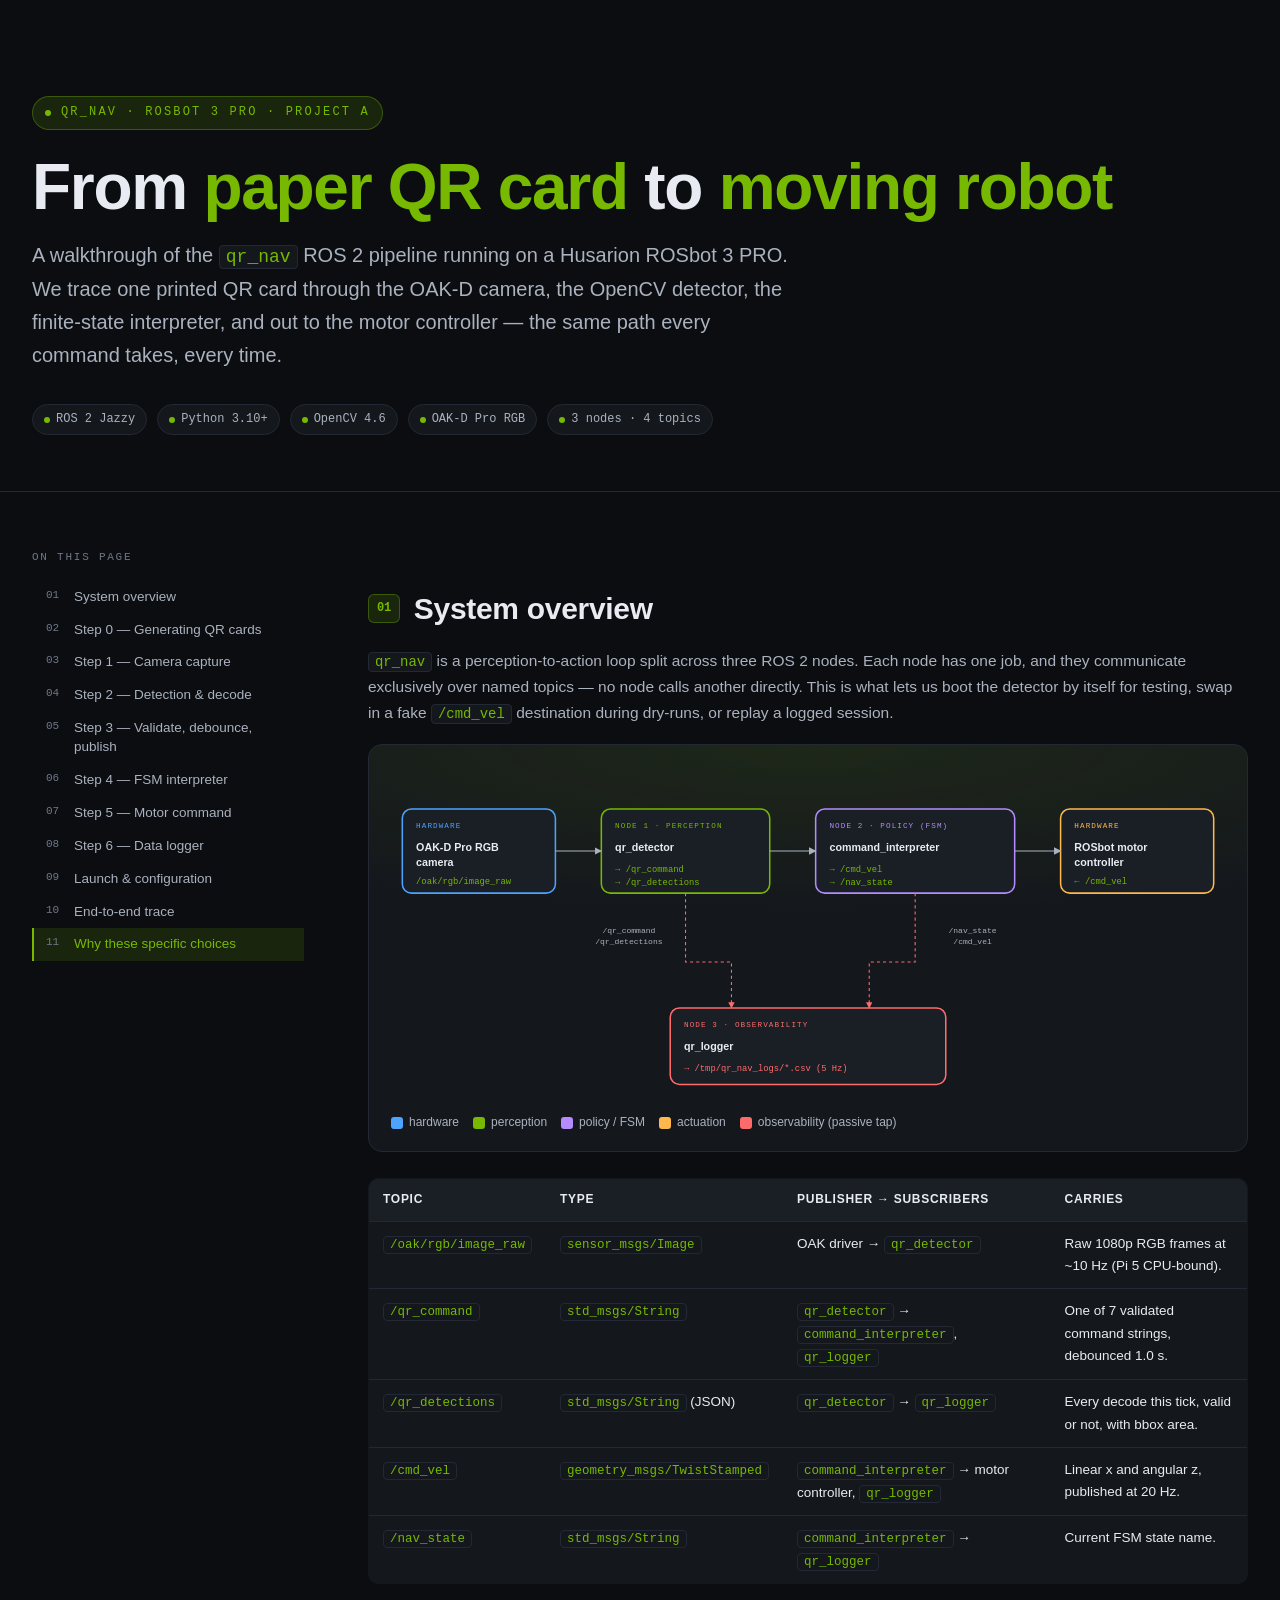
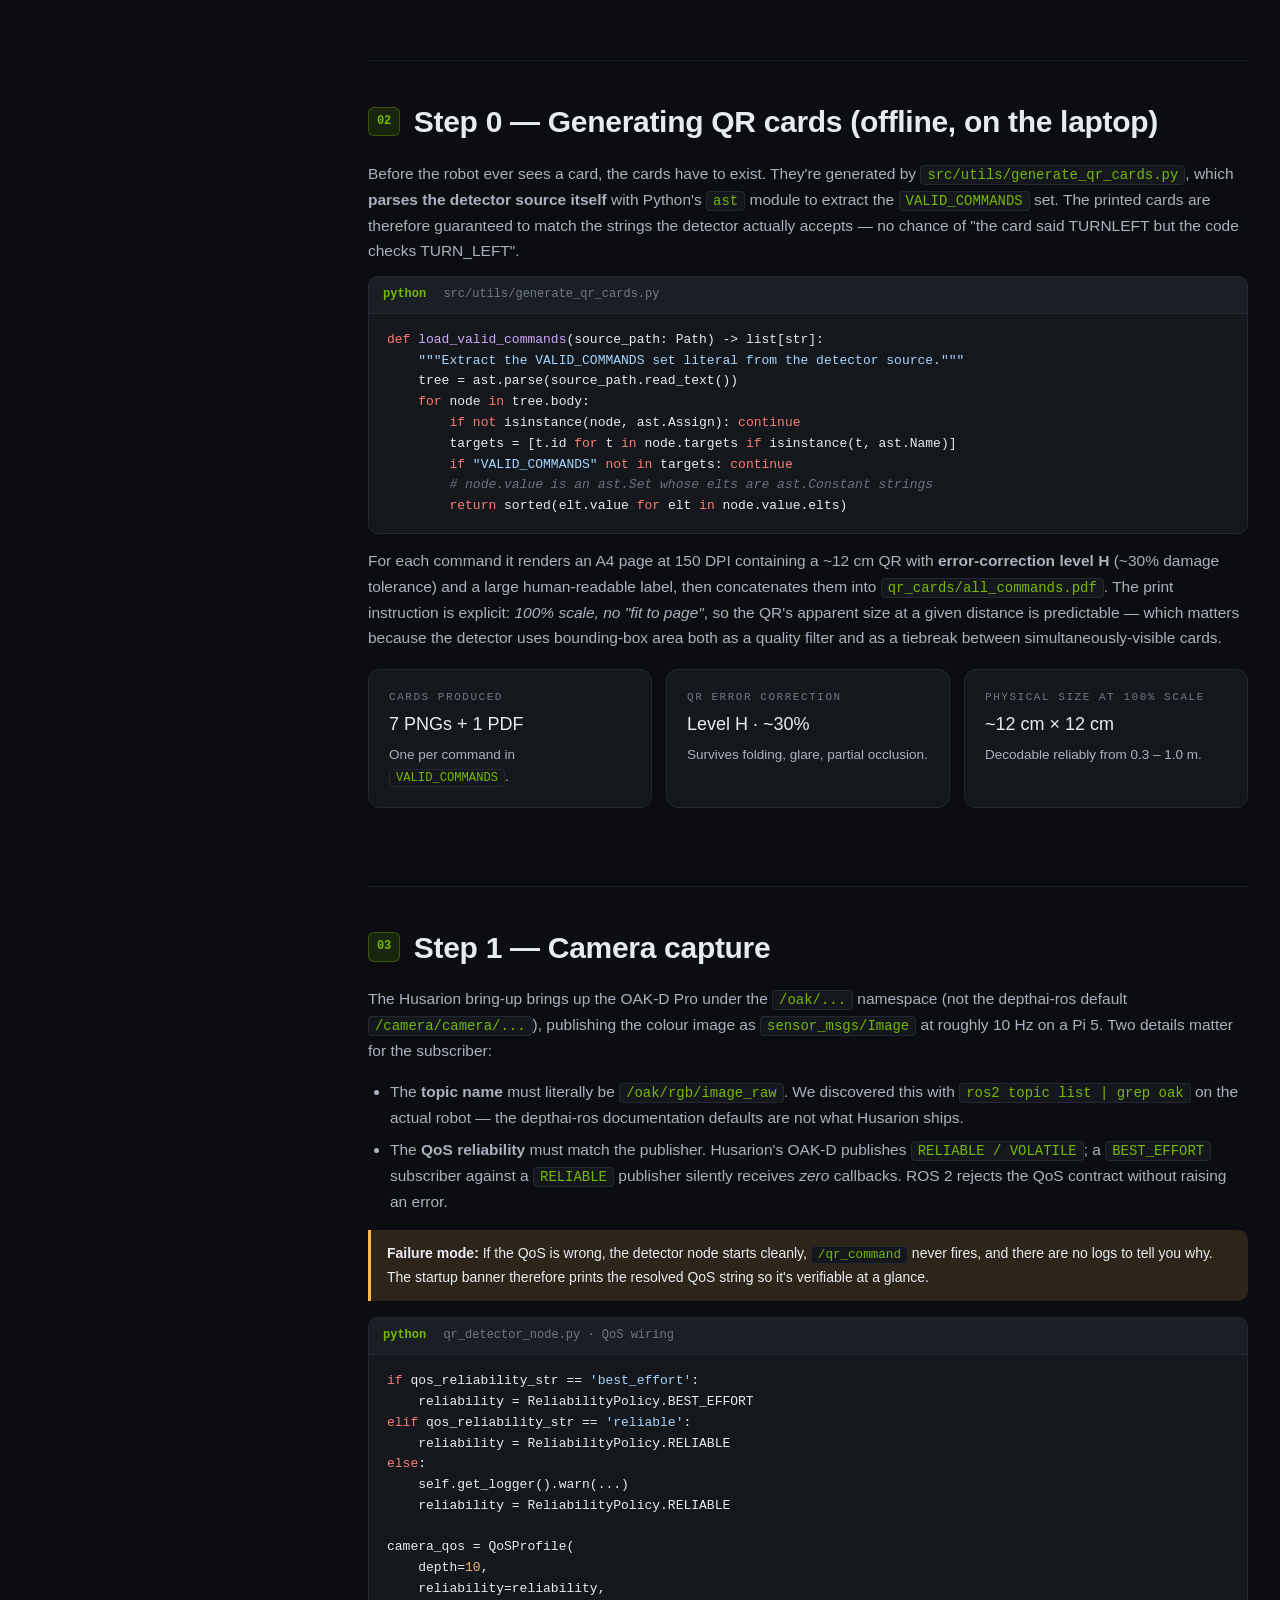
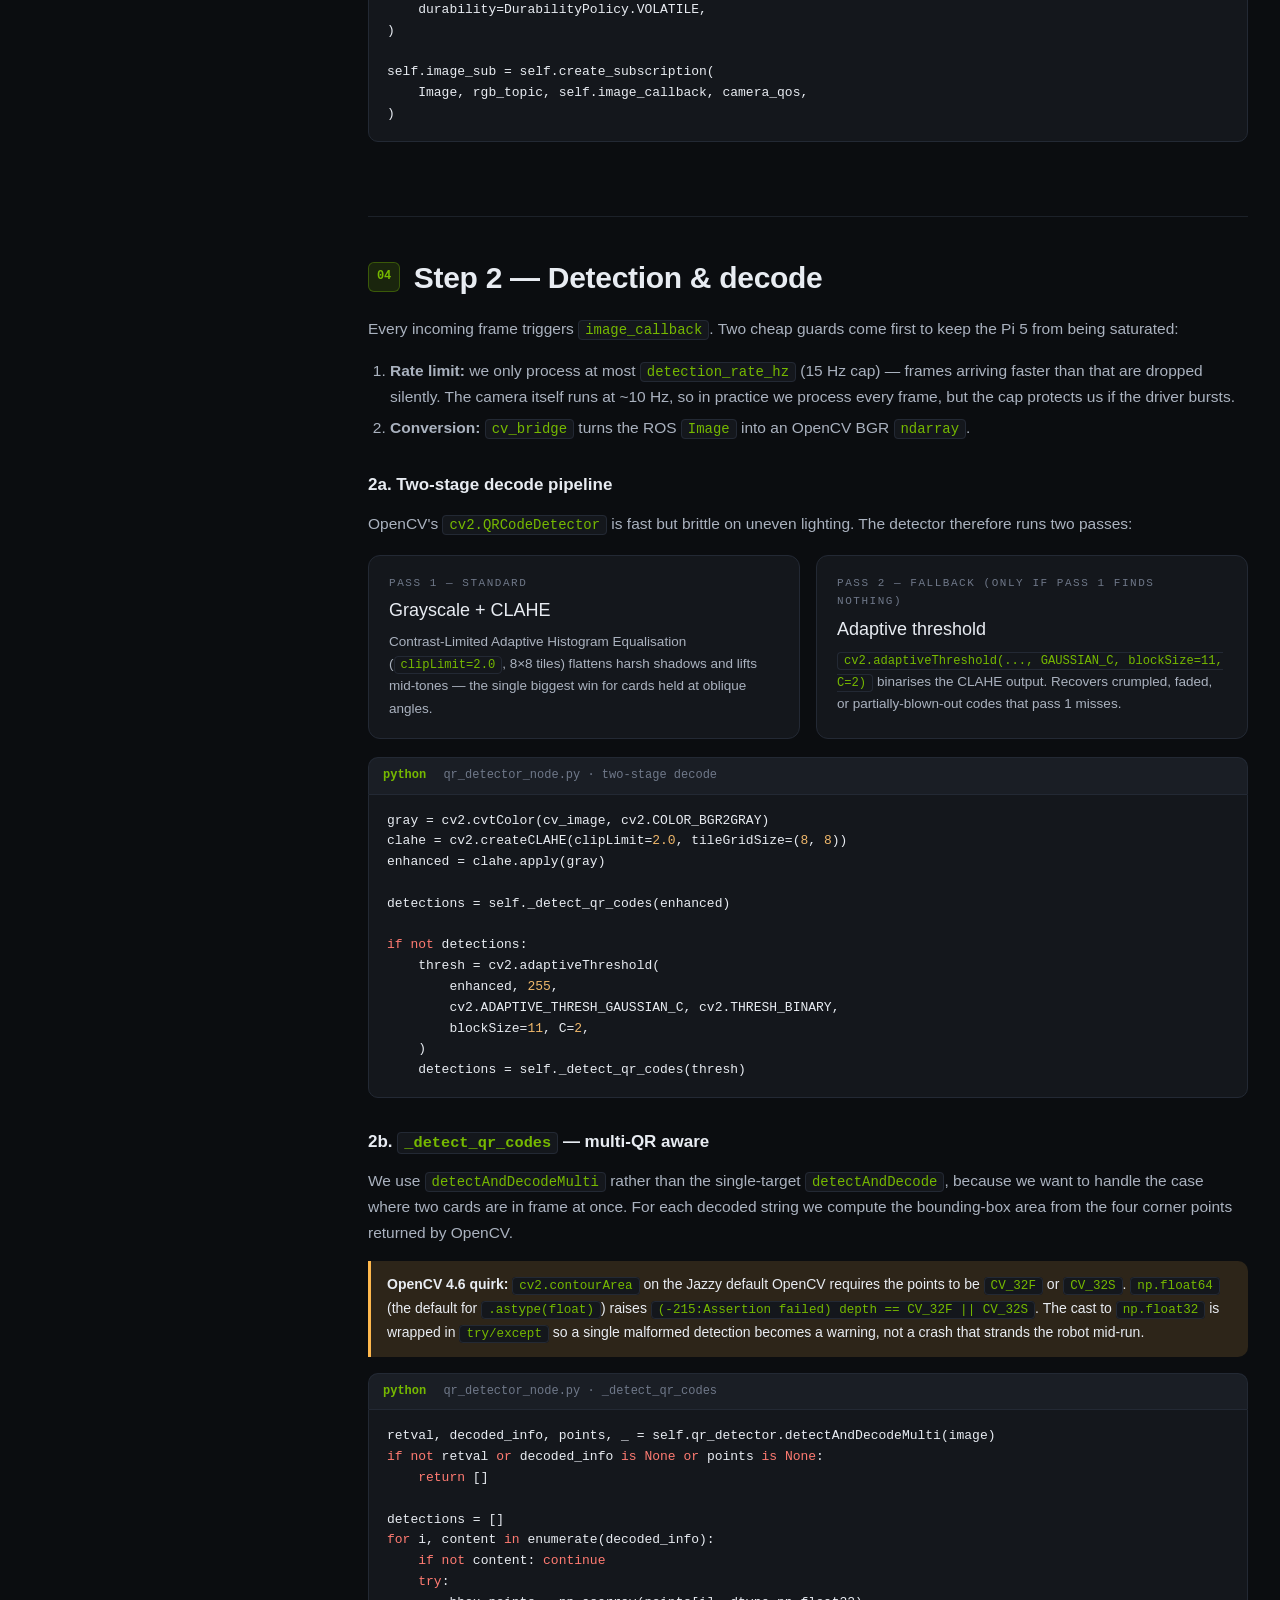
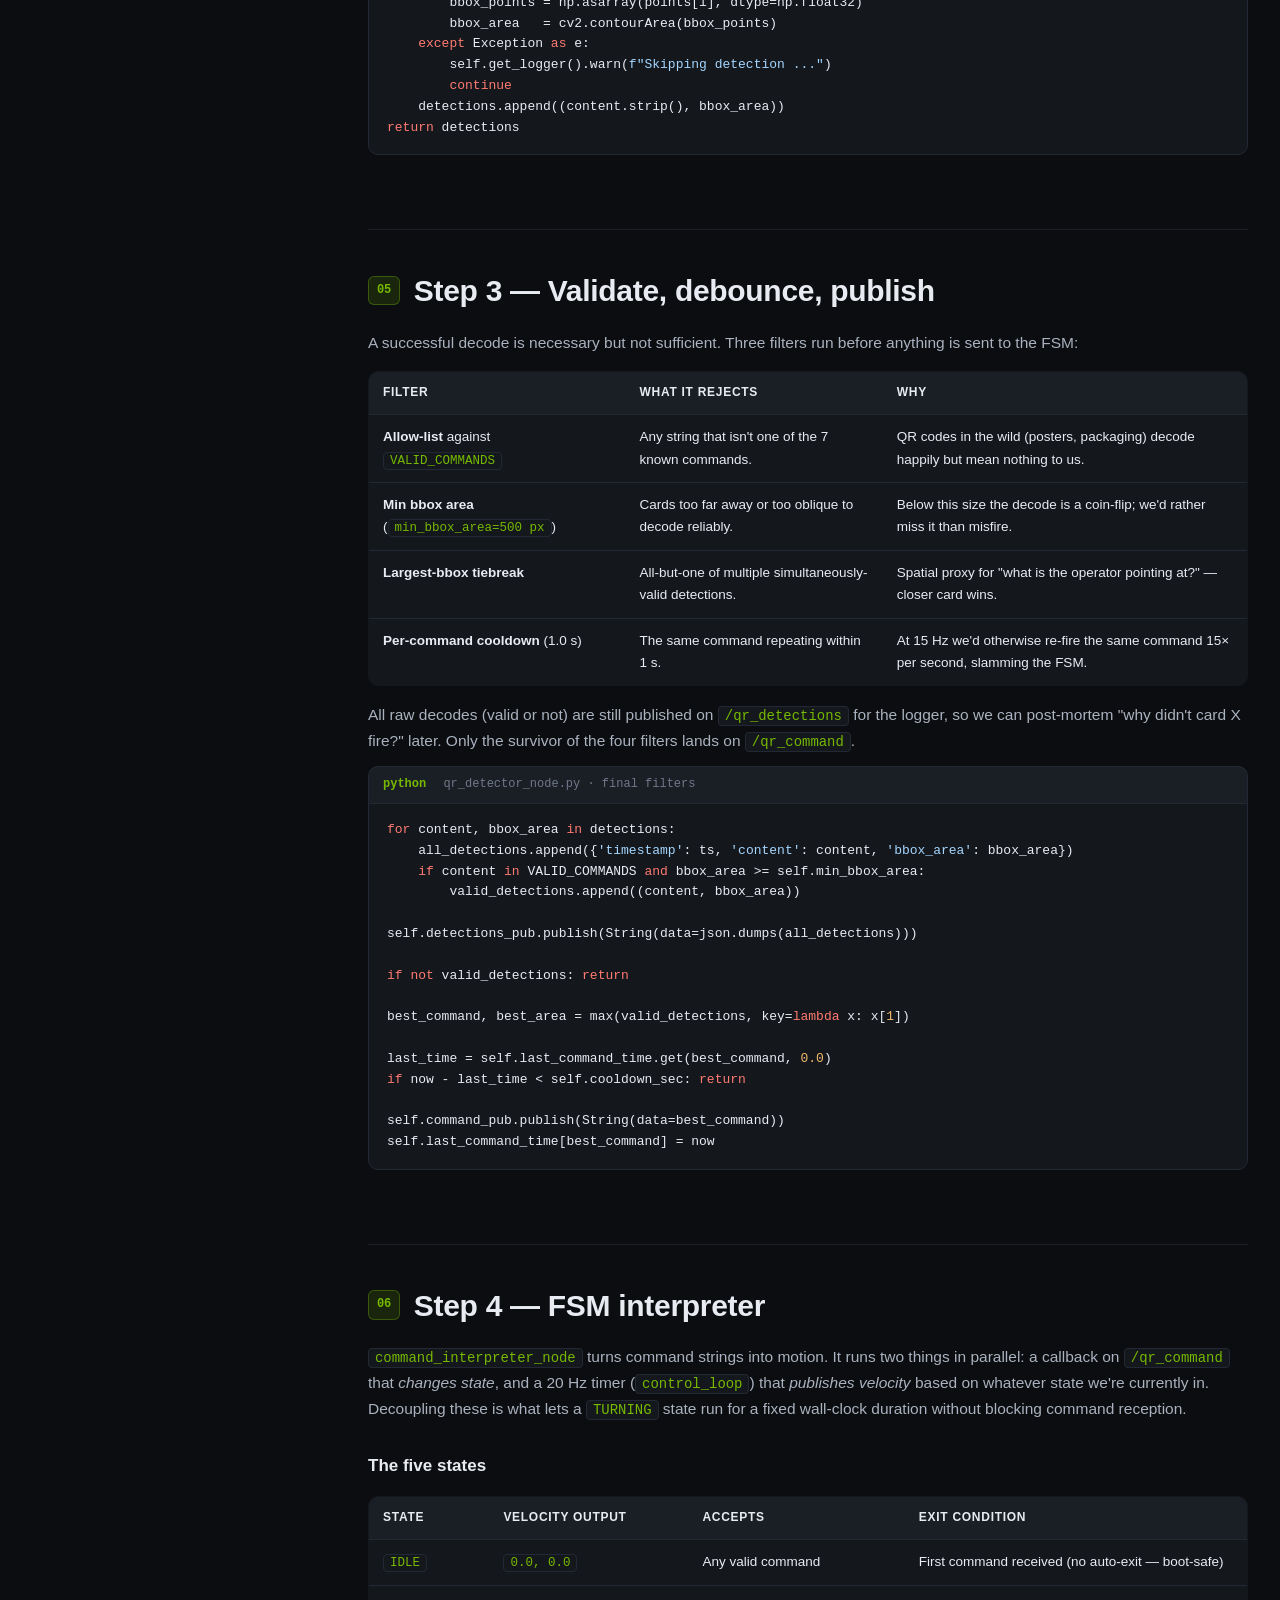
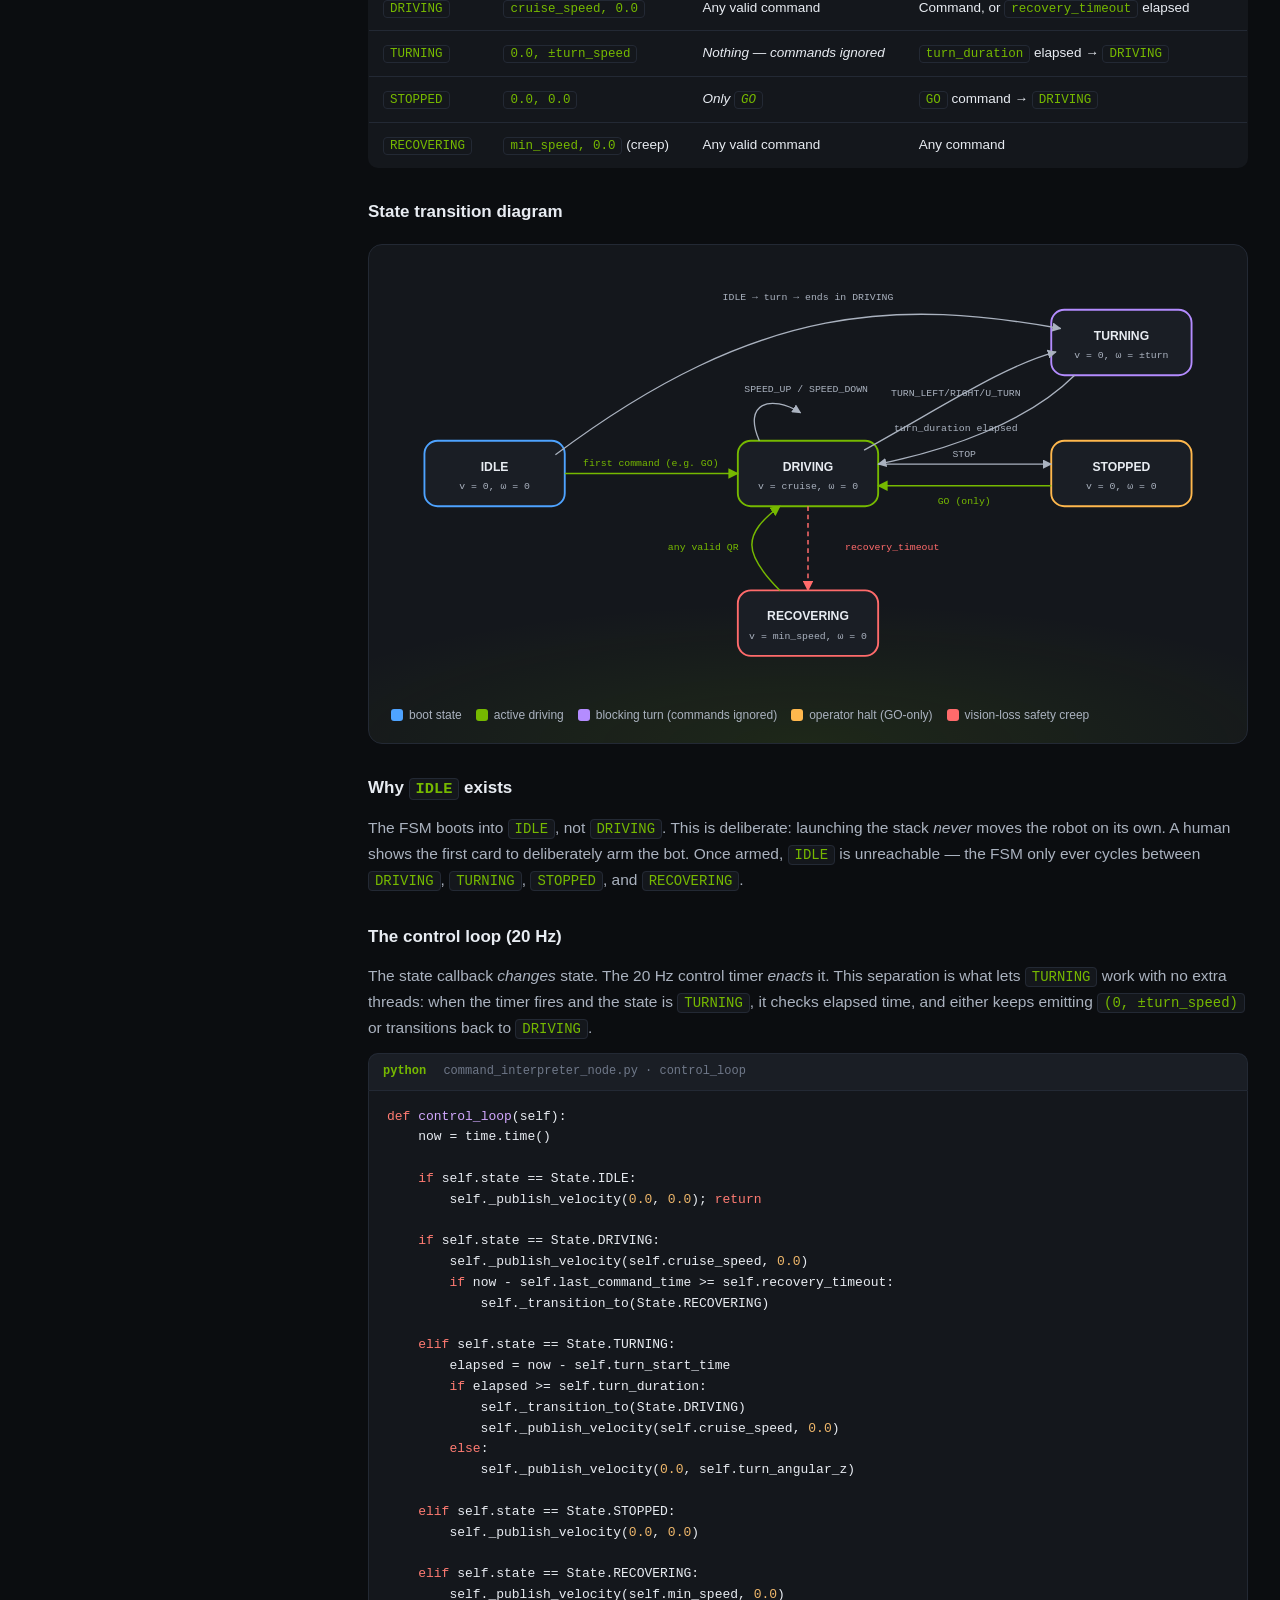
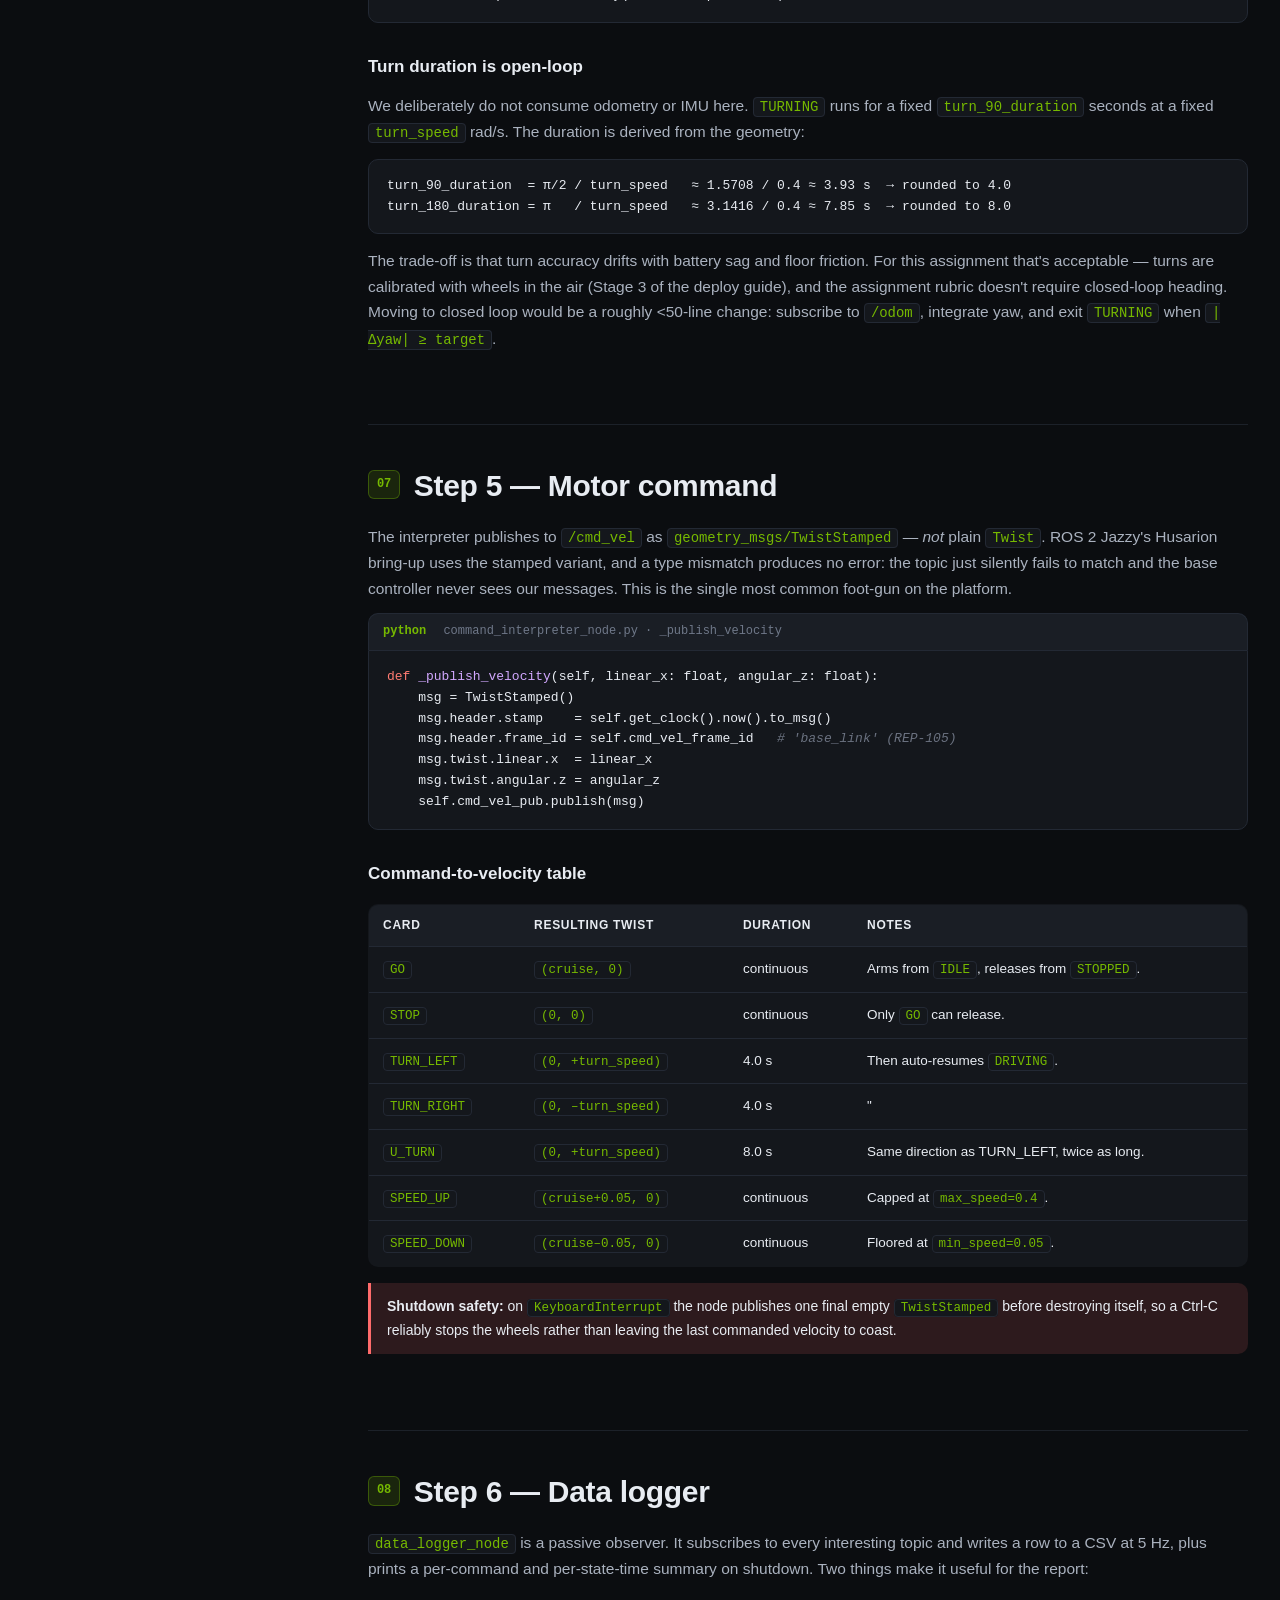
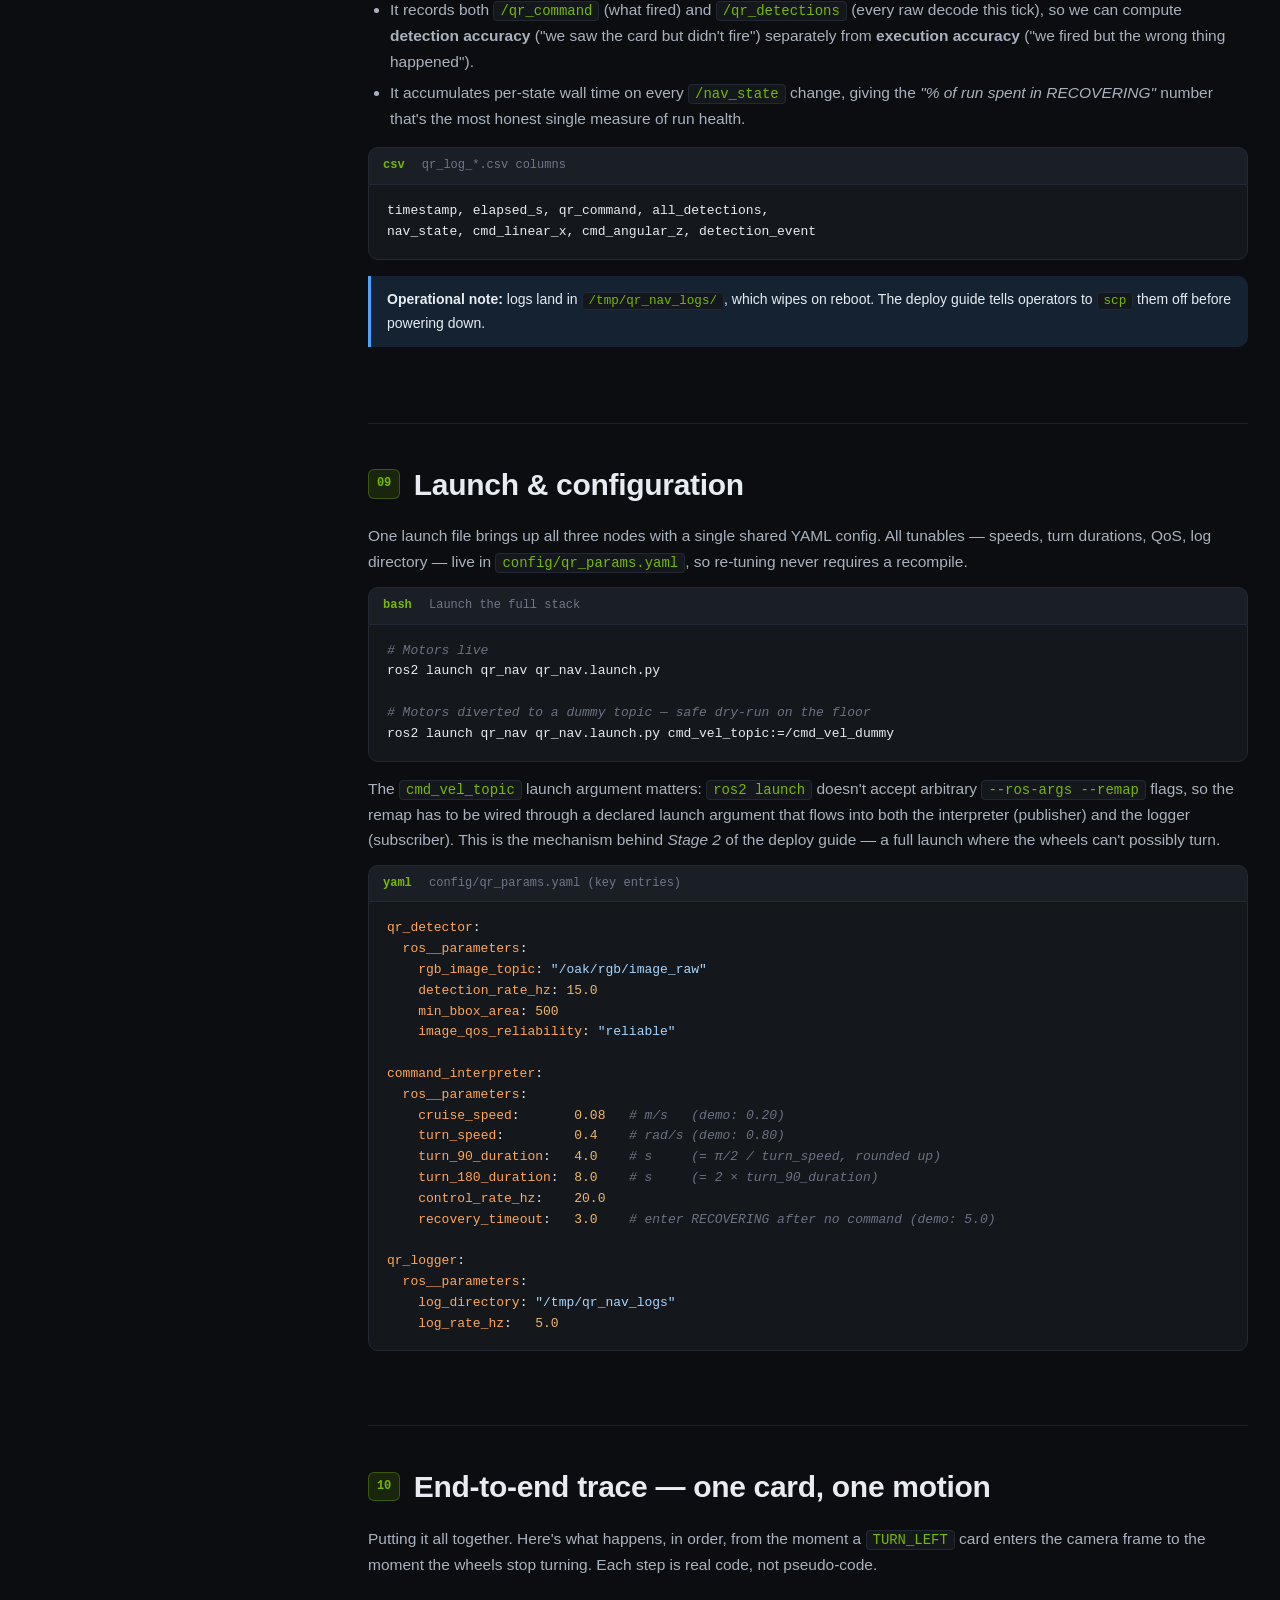
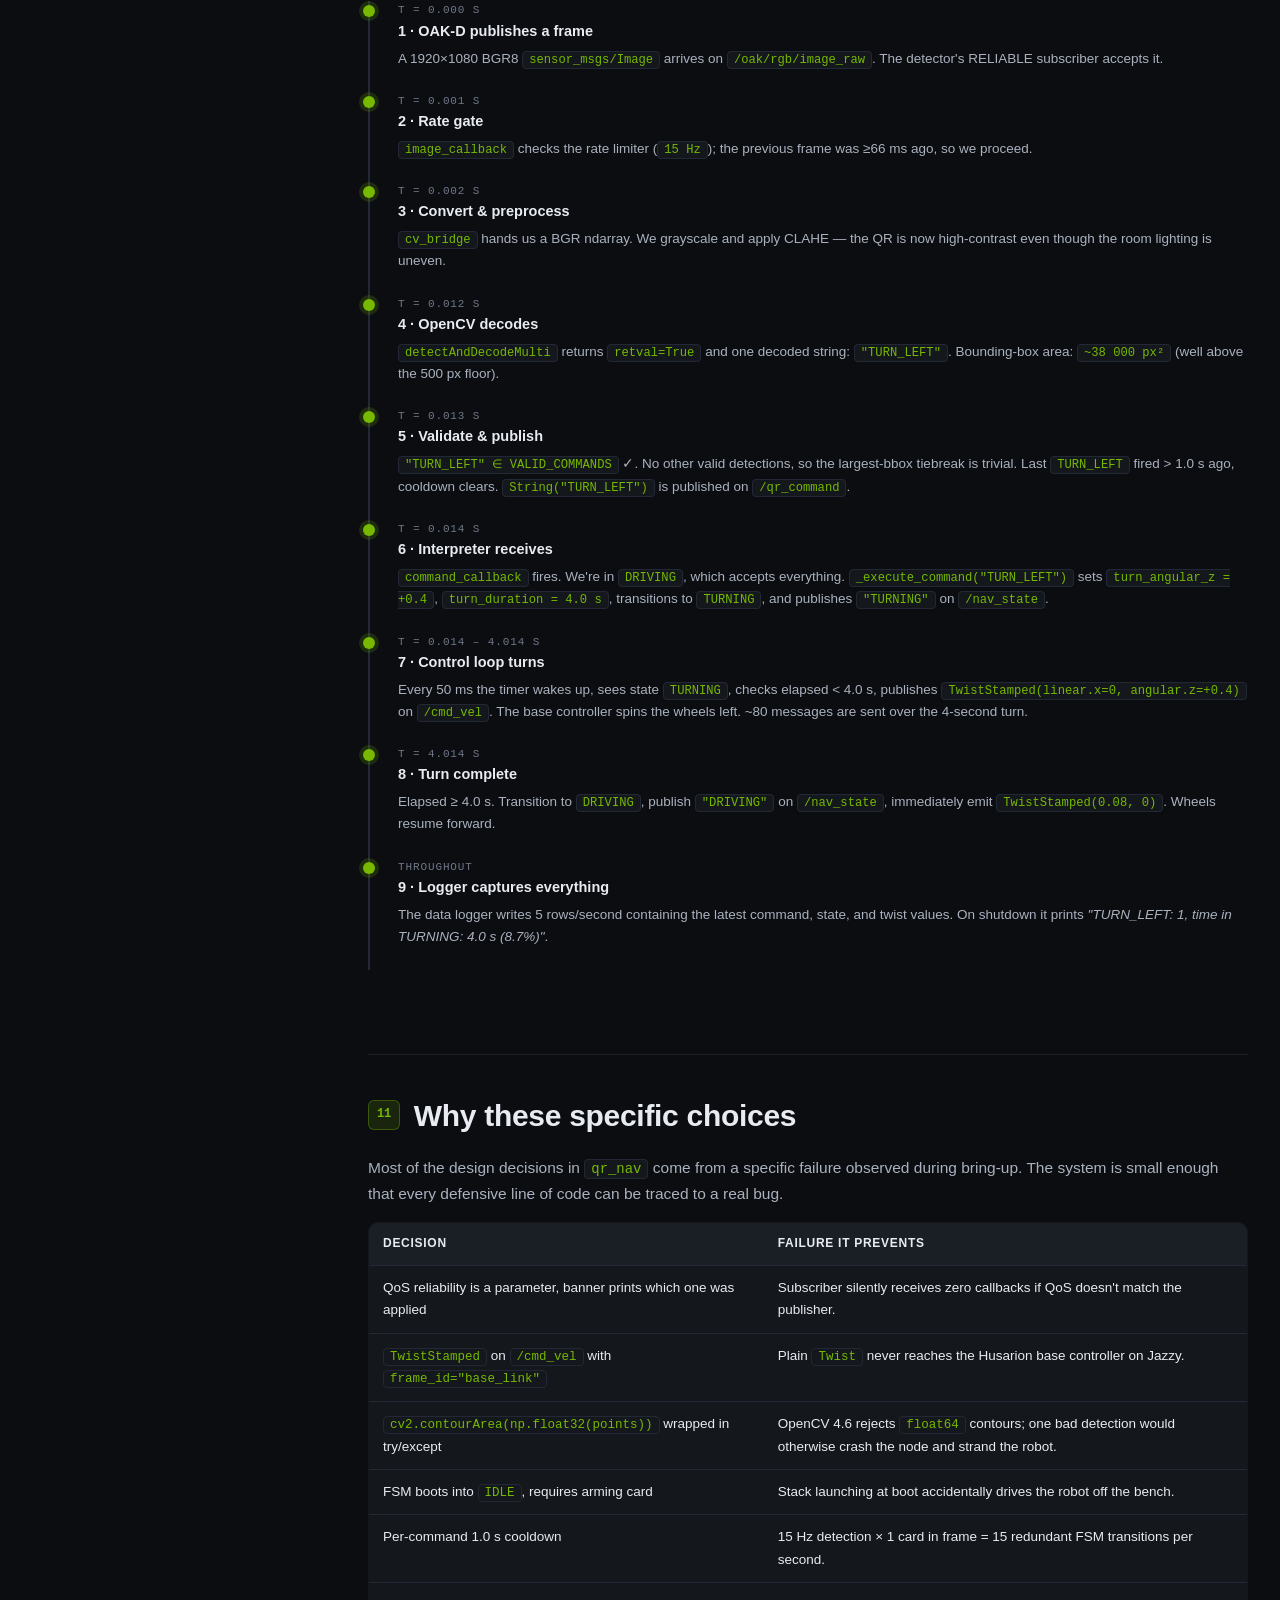
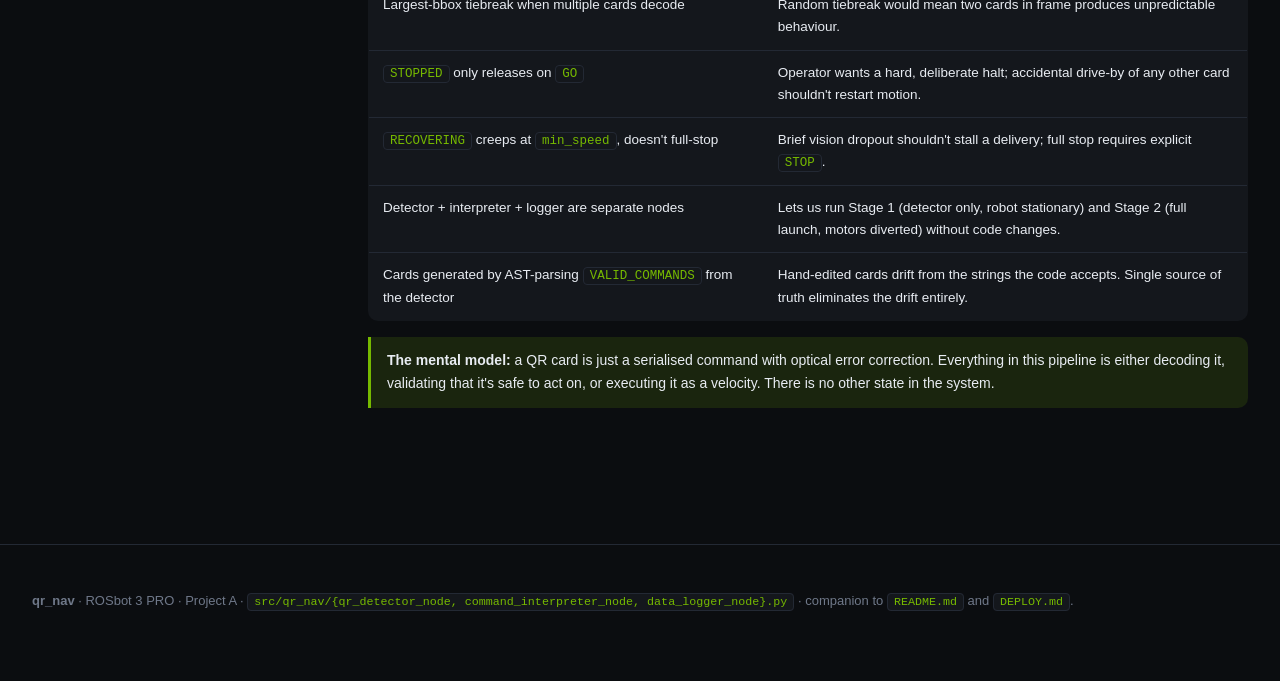
==== src/docs/qr_nav_explained.html @ 34a851b7 "Refactor command interpreter and data logger for improved compatibility with ROSbot 3 PRO Updated co" ====
<!doctype html>
<html lang="en">
<head>
<meta charset="utf-8" />
<meta name="viewport" content="width=device-width,initial-scale=1" />
<title>qr_nav — From Code to Robot</title>
<style>
  /* ---------- Design tokens ---------- */
  :root {
    --bg:            #0b0d10;
    --bg-elev:       #14171c;
    --bg-elev-2:     #1a1e25;
    --line:          #232934;
    --line-soft:     #1c2129;
    --ink:           #e8ecf2;
    --ink-dim:       #aab2bf;
    --ink-mute:      #6f7889;
    --accent:        #76b900;       /* NVIDIA-ish green */
    --accent-soft:   rgba(118,185,0,0.14);
    --accent-line:   rgba(118,185,0,0.35);
    --blue:          #4ea3ff;
    --blue-soft:     rgba(78,163,255,0.14);
    --amber:         #ffb84d;
    --amber-soft:    rgba(255,184,77,0.14);
    --red:           #ff6b6b;
    --red-soft:      rgba(255,107,107,0.14);
    --violet:        #b48cff;
    --violet-soft:   rgba(180,140,255,0.14);
    --mono:          ui-monospace, "JetBrains Mono", "SF Mono", Menlo,
                     Consolas, "Liberation Mono", monospace;
    --sans:          -apple-system, BlinkMacSystemFont, "Segoe UI", Inter,
                     Roboto, "Helvetica Neue", Arial, sans-serif;
  }

  * { box-sizing: border-box; }
  html, body { margin: 0; padding: 0; }
  body {
    background: var(--bg);
    color: var(--ink);
    font-family: var(--sans);
    font-size: 15.5px;
    line-height: 1.65;
    -webkit-font-smoothing: antialiased;
    text-rendering: optimizeLegibility;
  }
  a { color: var(--accent); text-decoration: none; }
  a:hover { text-decoration: underline; }

  /* ---------- Layout ---------- */
  .layout {
    display: grid;
    grid-template-columns: 280px minmax(0, 1fr);
    max-width: 1280px;
    margin: 0 auto;
    gap: 56px;
    padding: 0 32px;
  }
  @media (max-width: 960px) {
    .layout { grid-template-columns: 1fr; padding: 0 20px; gap: 0; }
    .toc { position: static !important; max-height: none !important; }
  }

  /* ---------- Hero ---------- */
  .hero {
    padding: 96px 0 56px;
    border-bottom: 1px solid var(--line);
    margin-bottom: 56px;
    max-width: 1280px;
    margin-left: auto; margin-right: auto;
    padding-left: 32px; padding-right: 32px;
  }
  .hero .eyebrow {
    display: inline-flex;
    align-items: center;
    gap: 10px;
    font-family: var(--mono);
    font-size: 12px;
    letter-spacing: 0.18em;
    text-transform: uppercase;
    color: var(--accent);
    background: var(--accent-soft);
    border: 1px solid var(--accent-line);
    padding: 6px 12px;
    border-radius: 999px;
    margin-bottom: 24px;
  }
  .hero h1 {
    font-size: clamp(36px, 5.4vw, 64px);
    line-height: 1.05;
    letter-spacing: -0.02em;
    margin: 0 0 18px;
    font-weight: 700;
  }
  .hero h1 .accent { color: var(--accent); }
  .hero .lede {
    font-size: clamp(17px, 1.6vw, 20px);
    color: var(--ink-dim);
    max-width: 760px;
    margin: 0 0 32px;
  }
  .hero .meta {
    display: flex; flex-wrap: wrap; gap: 10px;
  }
  .chip {
    display: inline-flex; align-items: center; gap: 6px;
    font-family: var(--mono);
    font-size: 12px;
    color: var(--ink-dim);
    background: var(--bg-elev);
    border: 1px solid var(--line);
    border-radius: 999px;
    padding: 5px 11px;
  }
  .chip .dot {
    width: 6px; height: 6px; border-radius: 50%;
    background: var(--accent);
  }

  /* ---------- TOC ---------- */
  .toc {
    position: sticky;
    top: 24px;
    align-self: start;
    max-height: calc(100vh - 48px);
    overflow-y: auto;
    padding-right: 8px;
  }
  .toc-title {
    font-family: var(--mono);
    font-size: 11px;
    letter-spacing: 0.16em;
    text-transform: uppercase;
    color: var(--ink-mute);
    margin: 0 0 14px;
  }
  .toc ol {
    list-style: none;
    padding: 0; margin: 0;
    counter-reset: tocnum;
  }
  .toc li {
    counter-increment: tocnum;
    margin: 0;
  }
  .toc a {
    display: block;
    padding: 7px 12px 7px 40px;
    border-left: 2px solid transparent;
    color: var(--ink-dim);
    font-size: 13.5px;
    line-height: 1.4;
    position: relative;
    transition: color 120ms ease, border-color 120ms ease, background 120ms ease;
  }
  .toc a::before {
    content: counter(tocnum, decimal-leading-zero);
    position: absolute;
    left: 12px;
    color: var(--ink-mute);
    font-family: var(--mono);
    font-size: 11px;
  }
  .toc a:hover {
    color: var(--ink);
    text-decoration: none;
    background: var(--bg-elev);
  }
  .toc a.active {
    color: var(--accent);
    border-left-color: var(--accent);
    background: var(--accent-soft);
  }

  /* ---------- Sections ---------- */
  section {
    padding: 28px 0 60px;
    scroll-margin-top: 24px;
  }
  section + section { border-top: 1px solid var(--line-soft); }
  section h2 {
    font-size: clamp(22px, 2.4vw, 30px);
    letter-spacing: -0.01em;
    margin: 8px 0 14px;
    font-weight: 700;
  }
  section h2 .num {
    display: inline-block;
    font-family: var(--mono);
    font-size: 12px;
    color: var(--accent);
    background: var(--accent-soft);
    border: 1px solid var(--accent-line);
    padding: 4px 8px;
    border-radius: 6px;
    vertical-align: middle;
    margin-right: 14px;
    transform: translateY(-3px);
  }
  section h3 {
    font-size: 17px;
    margin: 30px 0 10px;
    color: var(--ink);
  }
  section p { color: var(--ink-dim); margin: 12px 0; }
  section ul, section ol { color: var(--ink-dim); padding-left: 22px; }
  section li { margin: 6px 0; }
  section li > code,
  section p > code,
  section td > code { background: var(--bg-elev); }

  code {
    font-family: var(--mono);
    font-size: 0.9em;
    color: var(--accent);
    background: var(--bg-elev);
    border: 1px solid var(--line);
    padding: 1px 6px;
    border-radius: 4px;
  }

  /* ---------- Cards ---------- */
  .grid-2 {
    display: grid;
    grid-template-columns: repeat(2, minmax(0, 1fr));
    gap: 16px;
    margin: 18px 0;
  }
  .grid-3 {
    display: grid;
    grid-template-columns: repeat(3, minmax(0, 1fr));
    gap: 14px;
    margin: 18px 0;
  }
  @media (max-width: 720px) {
    .grid-2, .grid-3 { grid-template-columns: 1fr; }
  }
  .card {
    background: var(--bg-elev);
    border: 1px solid var(--line);
    border-radius: 12px;
    padding: 18px 20px;
  }
  .card .label {
    font-family: var(--mono);
    font-size: 11px;
    letter-spacing: 0.14em;
    text-transform: uppercase;
    color: var(--ink-mute);
    margin-bottom: 6px;
  }
  .card .value {
    font-size: 18px;
    color: var(--ink);
    line-height: 1.35;
  }
  .card .desc {
    font-size: 13.5px;
    color: var(--ink-dim);
    margin-top: 8px;
  }

  /* ---------- Code blocks ---------- */
  pre {
    background: var(--bg-elev);
    border: 1px solid var(--line);
    border-radius: 10px;
    padding: 16px 18px;
    overflow-x: auto;
    margin: 14px 0;
    font-family: var(--mono);
    font-size: 13px;
    line-height: 1.6;
    color: var(--ink);
  }
  pre code {
    background: transparent;
    border: 0;
    padding: 0;
    color: inherit;
    font-size: inherit;
  }
  .codehead {
    display: flex;
    align-items: center;
    gap: 10px;
    background: var(--bg-elev-2);
    border: 1px solid var(--line);
    border-bottom: 0;
    border-radius: 10px 10px 0 0;
    padding: 8px 14px;
    font-family: var(--mono);
    font-size: 12px;
    color: var(--ink-mute);
  }
  .codehead .lang {
    color: var(--accent);
    font-weight: 600;
  }
  .codehead + pre {
    border-radius: 0 0 10px 10px;
    margin-top: 0;
  }

  /* Token colors */
  .tk-c   { color: #6b7280; font-style: italic; }   /* comment */
  .tk-k   { color: #ff7b72; }                       /* keyword */
  .tk-s   { color: #a5d6ff; }                       /* string  */
  .tk-n   { color: #f0b86b; }                       /* number  */
  .tk-fn  { color: #d2a8ff; }                       /* function name / class */
  .tk-id  { color: #79c0ff; }                       /* identifier */
  .tk-op  { color: #c9d1d9; }                       /* operator */
  .tk-cls { color: #ffa657; }                       /* class */
  .tk-key { color: #ffa657; }                       /* yaml key */

  /* ---------- Tables ---------- */
  .tbl {
    width: 100%;
    border-collapse: collapse;
    margin: 16px 0;
    font-size: 13.5px;
    background: var(--bg-elev);
    border: 1px solid var(--line);
    border-radius: 10px;
    overflow: hidden;
  }
  .tbl th, .tbl td {
    text-align: left;
    padding: 11px 14px;
    border-bottom: 1px solid var(--line);
    vertical-align: top;
  }
  .tbl th {
    background: var(--bg-elev-2);
    font-weight: 600;
    color: var(--ink);
    font-size: 12px;
    letter-spacing: 0.06em;
    text-transform: uppercase;
  }
  .tbl tr:last-child td { border-bottom: 0; }
  .tbl td code { font-size: 12.5px; }

  /* ---------- Pipeline diagram ---------- */
  .pipeline {
    background:
      radial-gradient(1200px 240px at 50% 0%, rgba(118,185,0,0.10), transparent 70%),
      var(--bg-elev);
    border: 1px solid var(--line);
    border-radius: 14px;
    padding: 18px;
    margin: 18px 0 26px;
  }
  .pipeline svg { width: 100%; height: auto; display: block; }
  .pipeline-legend {
    display: flex; flex-wrap: wrap; gap: 14px;
    padding: 14px 4px 0;
    font-size: 12px;
    color: var(--ink-dim);
  }
  .pipeline-legend .key { display: inline-flex; align-items: center; gap: 6px; }
  .pipeline-legend .swatch {
    width: 12px; height: 12px; border-radius: 3px;
  }

  /* ---------- FSM diagram ---------- */
  .fsm-wrap {
    background:
      radial-gradient(800px 200px at 50% 100%, rgba(118,185,0,0.10), transparent 70%),
      var(--bg-elev);
    border: 1px solid var(--line);
    border-radius: 14px;
    padding: 18px;
    margin: 18px 0;
  }
  .fsm-wrap svg { width: 100%; height: auto; display: block; }
  .fsm-legend {
    display: flex; flex-wrap: wrap; gap: 14px; padding: 12px 4px 0;
    font-size: 12px; color: var(--ink-dim);
  }
  .fsm-legend .key {
    display: inline-flex; align-items: center; gap: 6px;
  }
  .fsm-legend .swatch {
    width: 12px; height: 12px; border-radius: 3px;
  }

  /* ---------- Callouts ---------- */
  .callout {
    border-left: 3px solid var(--blue);
    background: var(--blue-soft);
    border-radius: 0 10px 10px 0;
    padding: 12px 16px;
    margin: 16px 0;
    color: var(--ink);
    font-size: 14px;
  }
  .callout.warn  { border-left-color: var(--amber); background: var(--amber-soft); }
  .callout.danger{ border-left-color: var(--red);   background: var(--red-soft); }
  .callout.good  { border-left-color: var(--accent);background: var(--accent-soft); }
  .callout strong { color: var(--ink); }

  /* ---------- Timeline ---------- */
  .timeline {
    position: relative;
    margin: 24px 0;
    padding-left: 28px;
    border-left: 2px solid var(--line);
  }
  .timeline-step { position: relative; padding-bottom: 22px; }
  .timeline-step::before {
    content: ""; position: absolute; left: -35px; top: 4px;
    width: 12px; height: 12px; border-radius: 50%;
    background: var(--accent); box-shadow: 0 0 0 4px rgba(118,185,0,0.18);
  }
  .timeline-step h4 {
    margin: 0 0 4px;
    font-size: 14.5px;
    color: var(--ink);
  }
  .timeline-step p {
    margin: 0;
    font-size: 13.5px;
    color: var(--ink-dim);
  }
  .timeline-step .ts {
    font-family: var(--mono);
    font-size: 11px;
    color: var(--ink-mute);
    text-transform: uppercase;
    letter-spacing: 0.08em;
  }

  /* ---------- Footer ---------- */
  footer {
    border-top: 1px solid var(--line);
    margin-top: 60px;
    padding: 32px 32px 56px;
    color: var(--ink-mute);
    font-size: 13px;
    max-width: 1280px;
    margin-left: auto; margin-right: auto;
  }
  footer code { background: var(--bg-elev); }
</style>
</head>
<body>

<!-- ============================== HERO ============================== -->
<header class="hero">
  <span class="eyebrow"><span style="display:inline-block;width:6px;height:6px;border-radius:50%;background:var(--accent)"></span> qr_nav · ROSbot 3 PRO · Project A</span>
  <h1>From <span class="accent">paper QR card</span> to <span class="accent">moving robot</span></h1>
  <p class="lede">
    A walkthrough of the <code>qr_nav</code> ROS&nbsp;2 pipeline running on a Husarion ROSbot&nbsp;3
    PRO. We trace one printed QR card through the OAK-D camera, the OpenCV
    detector, the finite-state interpreter, and out to the motor controller —
    the same path every command takes, every time.
  </p>
  <div class="meta">
    <span class="chip"><span class="dot"></span>ROS&nbsp;2 Jazzy</span>
    <span class="chip"><span class="dot"></span>Python 3.10+</span>
    <span class="chip"><span class="dot"></span>OpenCV 4.6</span>
    <span class="chip"><span class="dot"></span>OAK-D Pro RGB</span>
    <span class="chip"><span class="dot"></span>3 nodes · 4 topics</span>
  </div>
</header>

<!-- ============================== LAYOUT ============================== -->
<div class="layout">

  <!-- ============================ TOC ============================ -->
  <nav class="toc">
    <p class="toc-title">On this page</p>
    <ol>
      <li><a href="#overview">System overview</a></li>
      <li><a href="#cards">Step 0 — Generating QR cards</a></li>
      <li><a href="#capture">Step 1 — Camera capture</a></li>
      <li><a href="#detector">Step 2 — Detection &amp; decode</a></li>
      <li><a href="#validate">Step 3 — Validate, debounce, publish</a></li>
      <li><a href="#fsm">Step 4 — FSM interpreter</a></li>
      <li><a href="#motor">Step 5 — Motor command</a></li>
      <li><a href="#logger">Step 6 — Data logger</a></li>
      <li><a href="#launch">Launch &amp; configuration</a></li>
      <li><a href="#trace">End-to-end trace</a></li>
      <li><a href="#hardening">Why these specific choices</a></li>
    </ol>
  </nav>

  <!-- ============================ MAIN ============================ -->
  <main>

  <!-- ============== 1. OVERVIEW ============== -->
  <section id="overview">
    <h2><span class="num">01</span>System overview</h2>
    <p>
      <code>qr_nav</code> is a perception-to-action loop split across three ROS&nbsp;2
      nodes. Each node has one job, and they communicate exclusively over named
      topics — no node calls another directly. This is what lets us boot the
      detector by itself for testing, swap in a fake <code>/cmd_vel</code>
      destination during dry-runs, or replay a logged session.
    </p>

    <div class="pipeline">
      <svg viewBox="0 0 1100 440" xmlns="http://www.w3.org/2000/svg"
           role="img" aria-label="qr_nav system architecture">
        <defs>
          <marker id="pipeArr" viewBox="0 0 10 10" refX="9" refY="5"
                  markerWidth="7" markerHeight="7" orient="auto-start-reverse">
            <path d="M0,0 L10,5 L0,10 z" fill="#aab2bf"/>
          </marker>
          <marker id="pipeArrTap" viewBox="0 0 10 10" refX="9" refY="5"
                  markerWidth="6" markerHeight="6" orient="auto-start-reverse">
            <path d="M0,0 L10,5 L0,10 z" fill="#ff6b6b"/>
          </marker>
          <style>
            .pn       { fill: #1a1e25; stroke-width: 2; }
            .pn-hw    { stroke: #4ea3ff; }
            .pn-det   { stroke: #76b900; }
            .pn-fsm   { stroke: #b48cff; }
            .pn-act   { stroke: #ffb84d; }
            .pn-log   { stroke: #ff6b6b; }
            .role     { fill: #aab2bf; font-family: ui-monospace, monospace;
                        font-size: 10px; letter-spacing: 0.14em;
                        text-transform: uppercase; }
            .role-hw  { fill: #4ea3ff; }
            .role-det { fill: #76b900; }
            .role-fsm { fill: #b48cff; }
            .role-act { fill: #ffb84d; }
            .role-log { fill: #ff6b6b; }
            .ttl      { fill: #e8ecf2; font-family: -apple-system, Inter, sans-serif;
                        font-size: 14px; font-weight: 600; }
            .top      { fill: #76b900; font-family: ui-monospace, monospace;
                        font-size: 11.5px; }
            .edge     { stroke: #aab2bf; stroke-width: 1.6; fill: none; }
            .tap      { stroke: #ff6b6b; stroke-width: 1.4; fill: none;
                        stroke-dasharray: 4 4; }
            .tlbl     { fill: #aab2bf; font-family: ui-monospace, monospace;
                        font-size: 10.5px; text-anchor: middle; }
          </style>
        </defs>

        <!-- ============== TOP ROW : 4 NODES ============== -->

        <!-- 1 · OAK-D camera (hardware) -->
        <g>
          <rect class="pn pn-hw" x="20"  y="60" rx="12" ry="12" width="200" height="110"/>
          <text class="role role-hw" x="38"  y="85">HARDWARE</text>
          <text class="ttl"          x="38"  y="115">OAK-D Pro RGB</text>
          <text class="ttl"          x="38"  y="134">camera</text>
          <text class="top"          x="38"  y="158">/oak/rgb/image_raw</text>
        </g>

        <!-- 2 · qr_detector -->
        <g>
          <rect class="pn pn-det" x="280" y="60" rx="12" ry="12" width="220" height="110"/>
          <text class="role role-det" x="298" y="85">NODE 1 · PERCEPTION</text>
          <text class="ttl"           x="298" y="115">qr_detector</text>
          <text class="top"           x="298" y="142">→ /qr_command</text>
          <text class="top"           x="298" y="159">→ /qr_detections</text>
        </g>

        <!-- 3 · command_interpreter -->
        <g>
          <rect class="pn pn-fsm" x="560" y="60" rx="12" ry="12" width="260" height="110"/>
          <text class="role role-fsm" x="578" y="85">NODE 2 · POLICY (FSM)</text>
          <text class="ttl"           x="578" y="115">command_interpreter</text>
          <text class="top"           x="578" y="142">→ /cmd_vel</text>
          <text class="top"           x="578" y="159">→ /nav_state</text>
        </g>

        <!-- 4 · ROSbot motor controller -->
        <g>
          <rect class="pn pn-act" x="880" y="60" rx="12" ry="12" width="200" height="110"/>
          <text class="role role-act" x="898" y="85">HARDWARE</text>
          <text class="ttl"           x="898" y="115">ROSbot motor</text>
          <text class="ttl"           x="898" y="134">controller</text>
          <text class="top"           x="898" y="158">← /cmd_vel</text>
        </g>

        <!-- ============== ARROWS BETWEEN TOP-ROW NODES ============== -->
        <path class="edge" d="M220,115 L280,115" marker-end="url(#pipeArr)"/>
        <path class="edge" d="M500,115 L560,115" marker-end="url(#pipeArr)"/>
        <path class="edge" d="M820,115 L880,115" marker-end="url(#pipeArr)"/>

        <!-- ============== BOTTOM : qr_logger ============== -->
        <g>
          <rect class="pn pn-log" x="370" y="320" rx="12" ry="12" width="360" height="100"/>
          <text class="role role-log" x="388" y="345">NODE 3 · OBSERVABILITY</text>
          <text class="ttl"           x="388" y="375">qr_logger</text>
          <text class="top"           x="388" y="402" style="fill:#ff6b6b">
            → /tmp/qr_nav_logs/*.csv (5 Hz)
          </text>
        </g>

        <!-- ============== TAPS : dashed lines from each topic into logger ============== -->

        <!-- /qr_command + /qr_detections (from qr_detector) -->
        <path class="tap"
              d="M390,170 L390,260 L450,260 L450,320"
              marker-end="url(#pipeArrTap)"/>
        <text class="tlbl" x="316" y="222">/qr_command</text>
        <text class="tlbl" x="316" y="237">/qr_detections</text>

        <!-- /nav_state + /cmd_vel (from command_interpreter) -->
        <path class="tap"
              d="M690,170 L690,260 L630,260 L630,320"
              marker-end="url(#pipeArrTap)"/>
        <text class="tlbl" x="765" y="222">/nav_state</text>
        <text class="tlbl" x="765" y="237">/cmd_vel</text>
      </svg>

      <div class="pipeline-legend">
        <span class="key"><span class="swatch" style="background:#4ea3ff"></span>hardware</span>
        <span class="key"><span class="swatch" style="background:#76b900"></span>perception</span>
        <span class="key"><span class="swatch" style="background:#b48cff"></span>policy / FSM</span>
        <span class="key"><span class="swatch" style="background:#ffb84d"></span>actuation</span>
        <span class="key"><span class="swatch" style="background:#ff6b6b"></span>observability (passive tap)</span>
      </div>
    </div>

    <table class="tbl">
      <thead><tr>
        <th>Topic</th><th>Type</th><th>Publisher → Subscribers</th><th>Carries</th>
      </tr></thead>
      <tbody>
        <tr>
          <td><code>/oak/rgb/image_raw</code></td>
          <td><code>sensor_msgs/Image</code></td>
          <td>OAK driver → <code>qr_detector</code></td>
          <td>Raw 1080p RGB frames at ~10&nbsp;Hz (Pi&nbsp;5 CPU-bound).</td>
        </tr>
        <tr>
          <td><code>/qr_command</code></td>
          <td><code>std_msgs/String</code></td>
          <td><code>qr_detector</code> → <code>command_interpreter</code>, <code>qr_logger</code></td>
          <td>One of 7 validated command strings, debounced 1.0&nbsp;s.</td>
        </tr>
        <tr>
          <td><code>/qr_detections</code></td>
          <td><code>std_msgs/String</code> (JSON)</td>
          <td><code>qr_detector</code> → <code>qr_logger</code></td>
          <td>Every decode this tick, valid or not, with bbox area.</td>
        </tr>
        <tr>
          <td><code>/cmd_vel</code></td>
          <td><code>geometry_msgs/TwistStamped</code></td>
          <td><code>command_interpreter</code> → motor controller, <code>qr_logger</code></td>
          <td>Linear&nbsp;x and angular&nbsp;z, published at 20&nbsp;Hz.</td>
        </tr>
        <tr>
          <td><code>/nav_state</code></td>
          <td><code>std_msgs/String</code></td>
          <td><code>command_interpreter</code> → <code>qr_logger</code></td>
          <td>Current FSM state name.</td>
        </tr>
      </tbody>
    </table>
  </section>

  <!-- ============== 0. CARDS ============== -->
  <section id="cards">
    <h2><span class="num">02</span>Step 0 — Generating QR cards (offline, on the laptop)</h2>
    <p>
      Before the robot ever sees a card, the cards have to exist. They're
      generated by <code>src/utils/generate_qr_cards.py</code>, which
      <strong>parses the detector source itself</strong> with Python's
      <code>ast</code> module to extract the <code>VALID_COMMANDS</code> set. The
      printed cards are therefore guaranteed to match the strings the detector
      actually accepts — no chance of "the card said TURNLEFT but the code
      checks TURN_LEFT".
    </p>

    <div class="codehead"><span class="lang">python</span> &nbsp;src/utils/generate_qr_cards.py</div>
<pre><code><span class="tk-k">def</span> <span class="tk-fn">load_valid_commands</span>(source_path: Path) -&gt; list[str]:
    <span class="tk-s">"""Extract the VALID_COMMANDS set literal from the detector source."""</span>
    tree = ast.parse(source_path.read_text())
    <span class="tk-k">for</span> node <span class="tk-k">in</span> tree.body:
        <span class="tk-k">if</span> <span class="tk-k">not</span> isinstance(node, ast.Assign): <span class="tk-k">continue</span>
        targets = [t.id <span class="tk-k">for</span> t <span class="tk-k">in</span> node.targets <span class="tk-k">if</span> isinstance(t, ast.Name)]
        <span class="tk-k">if</span> <span class="tk-s">"VALID_COMMANDS"</span> <span class="tk-k">not in</span> targets: <span class="tk-k">continue</span>
        <span class="tk-c"># node.value is an ast.Set whose elts are ast.Constant strings</span>
        <span class="tk-k">return</span> sorted(elt.value <span class="tk-k">for</span> elt <span class="tk-k">in</span> node.value.elts)
</code></pre>

    <p>
      For each command it renders an A4 page at 150&nbsp;DPI containing a
      ~12&nbsp;cm QR with <strong>error-correction level&nbsp;H</strong>
      (~30% damage tolerance) and a large human-readable label, then concatenates
      them into <code>qr_cards/all_commands.pdf</code>. The print instruction is
      explicit: <em>100% scale, no "fit to page"</em>, so the QR's apparent size
      at a given distance is predictable — which matters because the detector
      uses bounding-box area both as a quality filter and as a tiebreak between
      simultaneously-visible cards.
    </p>

    <div class="grid-3">
      <div class="card">
        <div class="label">Cards produced</div>
        <div class="value">7 PNGs + 1 PDF</div>
        <div class="desc">One per command in <code>VALID_COMMANDS</code>.</div>
      </div>
      <div class="card">
        <div class="label">QR error correction</div>
        <div class="value">Level H · ~30%</div>
        <div class="desc">Survives folding, glare, partial occlusion.</div>
      </div>
      <div class="card">
        <div class="label">Physical size at 100% scale</div>
        <div class="value">~12 cm × 12 cm</div>
        <div class="desc">Decodable reliably from 0.3 – 1.0 m.</div>
      </div>
    </div>
  </section>

  <!-- ============== 1. CAPTURE ============== -->
  <section id="capture">
    <h2><span class="num">03</span>Step 1 — Camera capture</h2>
    <p>
      The Husarion bring-up brings up the OAK-D Pro under the
      <code>/oak/...</code> namespace (not the depthai-ros default
      <code>/camera/camera/...</code>), publishing the colour image as
      <code>sensor_msgs/Image</code> at roughly 10&nbsp;Hz on a Pi&nbsp;5. Two
      details matter for the subscriber:
    </p>
    <ul>
      <li>The <strong>topic name</strong> must literally be
        <code>/oak/rgb/image_raw</code>. We discovered this with
        <code>ros2 topic list | grep oak</code> on the actual robot — the
        depthai-ros documentation defaults are not what Husarion ships.</li>
      <li>The <strong>QoS reliability</strong> must match the publisher.
        Husarion's OAK-D publishes <code>RELIABLE / VOLATILE</code>; a
        <code>BEST_EFFORT</code> subscriber against a <code>RELIABLE</code>
        publisher silently receives <em>zero</em> callbacks. ROS&nbsp;2 rejects
        the QoS contract without raising an error.</li>
    </ul>

    <div class="callout warn">
      <strong>Failure mode:</strong> If the QoS is wrong, the detector node
      starts cleanly, <code>/qr_command</code> never fires, and there are no
      logs to tell you why. The startup banner therefore prints the resolved
      QoS string so it's verifiable at a glance.
    </div>

    <div class="codehead"><span class="lang">python</span> &nbsp;qr_detector_node.py · QoS wiring</div>
<pre><code><span class="tk-k">if</span> qos_reliability_str == <span class="tk-s">'best_effort'</span>:
    reliability = ReliabilityPolicy.BEST_EFFORT
<span class="tk-k">elif</span> qos_reliability_str == <span class="tk-s">'reliable'</span>:
    reliability = ReliabilityPolicy.RELIABLE
<span class="tk-k">else</span>:
    self.get_logger().warn(...)
    reliability = ReliabilityPolicy.RELIABLE

camera_qos = QoSProfile(
    depth=<span class="tk-n">10</span>,
    reliability=reliability,
    durability=DurabilityPolicy.VOLATILE,
)

self.image_sub = self.create_subscription(
    Image, rgb_topic, self.image_callback, camera_qos,
)
</code></pre>
  </section>

  <!-- ============== 2. DETECTOR ============== -->
  <section id="detector">
    <h2><span class="num">04</span>Step 2 — Detection &amp; decode</h2>
    <p>
      Every incoming frame triggers <code>image_callback</code>. Two cheap guards
      come first to keep the Pi&nbsp;5 from being saturated:
    </p>
    <ol>
      <li><strong>Rate limit:</strong> we only process at most
        <code>detection_rate_hz</code> (15 Hz cap) — frames arriving faster
        than that are dropped silently. The camera itself runs at ~10 Hz, so
        in practice we process every frame, but the cap protects us if the
        driver bursts.</li>
      <li><strong>Conversion:</strong> <code>cv_bridge</code> turns the
        ROS&nbsp;<code>Image</code> into an OpenCV BGR <code>ndarray</code>.</li>
    </ol>

    <h3>2a. Two-stage decode pipeline</h3>
    <p>
      OpenCV's <code>cv2.QRCodeDetector</code> is fast but brittle on
      uneven lighting. The detector therefore runs two passes:
    </p>

    <div class="grid-2">
      <div class="card">
        <div class="label">Pass 1 — Standard</div>
        <div class="value">Grayscale + CLAHE</div>
        <div class="desc">
          Contrast-Limited Adaptive Histogram Equalisation
          (<code>clipLimit=2.0</code>, 8×8 tiles) flattens harsh shadows and
          lifts mid-tones — the single biggest win for cards held at oblique
          angles.
        </div>
      </div>
      <div class="card">
        <div class="label">Pass 2 — Fallback (only if pass 1 finds nothing)</div>
        <div class="value">Adaptive threshold</div>
        <div class="desc">
          <code>cv2.adaptiveThreshold(..., GAUSSIAN_C, blockSize=11, C=2)</code>
          binarises the CLAHE output. Recovers crumpled, faded, or
          partially-blown-out codes that pass 1 misses.
        </div>
      </div>
    </div>

    <div class="codehead"><span class="lang">python</span> &nbsp;qr_detector_node.py · two-stage decode</div>
<pre><code>gray = cv2.cvtColor(cv_image, cv2.COLOR_BGR2GRAY)
clahe = cv2.createCLAHE(clipLimit=<span class="tk-n">2.0</span>, tileGridSize=(<span class="tk-n">8</span>, <span class="tk-n">8</span>))
enhanced = clahe.apply(gray)

detections = self._detect_qr_codes(enhanced)

<span class="tk-k">if not</span> detections:
    thresh = cv2.adaptiveThreshold(
        enhanced, <span class="tk-n">255</span>,
        cv2.ADAPTIVE_THRESH_GAUSSIAN_C, cv2.THRESH_BINARY,
        blockSize=<span class="tk-n">11</span>, C=<span class="tk-n">2</span>,
    )
    detections = self._detect_qr_codes(thresh)
</code></pre>

    <h3>2b. <code>_detect_qr_codes</code> — multi-QR aware</h3>
    <p>
      We use <code>detectAndDecodeMulti</code> rather than the single-target
      <code>detectAndDecode</code>, because we want to handle the case where
      two cards are in frame at once. For each decoded string we compute the
      bounding-box area from the four corner points returned by OpenCV.
    </p>
    <div class="callout warn">
      <strong>OpenCV 4.6 quirk:</strong> <code>cv2.contourArea</code> on the
      Jazzy default OpenCV requires the points to be <code>CV_32F</code> or
      <code>CV_32S</code>. <code>np.float64</code> (the default for
      <code>.astype(float)</code>) raises
      <code>(-215:Assertion failed) depth == CV_32F || CV_32S</code>. The cast
      to <code>np.float32</code> is wrapped in <code>try/except</code> so a
      single malformed detection becomes a warning, not a crash that strands
      the robot mid-run.
    </div>

    <div class="codehead"><span class="lang">python</span> &nbsp;qr_detector_node.py · _detect_qr_codes</div>
<pre><code>retval, decoded_info, points, _ = self.qr_detector.detectAndDecodeMulti(image)
<span class="tk-k">if not</span> retval <span class="tk-k">or</span> decoded_info <span class="tk-k">is None or</span> points <span class="tk-k">is None</span>:
    <span class="tk-k">return</span> []

detections = []
<span class="tk-k">for</span> i, content <span class="tk-k">in</span> enumerate(decoded_info):
    <span class="tk-k">if not</span> content: <span class="tk-k">continue</span>
    <span class="tk-k">try</span>:
        bbox_points = np.asarray(points[i], dtype=np.float32)
        bbox_area   = cv2.contourArea(bbox_points)
    <span class="tk-k">except</span> Exception <span class="tk-k">as</span> e:
        self.get_logger().warn(<span class="tk-s">f"Skipping detection ..."</span>)
        <span class="tk-k">continue</span>
    detections.append((content.strip(), bbox_area))
<span class="tk-k">return</span> detections
</code></pre>
  </section>

  <!-- ============== 3. VALIDATE ============== -->
  <section id="validate">
    <h2><span class="num">05</span>Step 3 — Validate, debounce, publish</h2>
    <p>
      A successful decode is necessary but not sufficient. Three filters run
      before anything is sent to the FSM:
    </p>
    <table class="tbl">
      <thead><tr>
        <th>Filter</th><th>What it rejects</th><th>Why</th>
      </tr></thead>
      <tbody>
        <tr>
          <td><strong>Allow-list</strong> against <code>VALID_COMMANDS</code></td>
          <td>Any string that isn't one of the 7 known commands.</td>
          <td>QR codes in the wild (posters, packaging) decode happily but mean nothing to us.</td>
        </tr>
        <tr>
          <td><strong>Min bbox area</strong> (<code>min_bbox_area=500&nbsp;px</code>)</td>
          <td>Cards too far away or too oblique to decode reliably.</td>
          <td>Below this size the decode is a coin-flip; we'd rather miss it than misfire.</td>
        </tr>
        <tr>
          <td><strong>Largest-bbox tiebreak</strong></td>
          <td>All-but-one of multiple simultaneously-valid detections.</td>
          <td>Spatial proxy for "what is the operator pointing at?" — closer card wins.</td>
        </tr>
        <tr>
          <td><strong>Per-command cooldown</strong> (1.0&nbsp;s)</td>
          <td>The same command repeating within 1&nbsp;s.</td>
          <td>At 15&nbsp;Hz we'd otherwise re-fire the same command 15× per second, slamming the FSM.</td>
        </tr>
      </tbody>
    </table>

    <p>
      All raw decodes (valid or not) are still published on
      <code>/qr_detections</code> for the logger, so we can post-mortem
      "why didn't card&nbsp;X fire?" later. Only the survivor of the four
      filters lands on <code>/qr_command</code>.
    </p>

    <div class="codehead"><span class="lang">python</span> &nbsp;qr_detector_node.py · final filters</div>
<pre><code><span class="tk-k">for</span> content, bbox_area <span class="tk-k">in</span> detections:
    all_detections.append({<span class="tk-s">'timestamp'</span>: ts, <span class="tk-s">'content'</span>: content, <span class="tk-s">'bbox_area'</span>: bbox_area})
    <span class="tk-k">if</span> content <span class="tk-k">in</span> VALID_COMMANDS <span class="tk-k">and</span> bbox_area &gt;= self.min_bbox_area:
        valid_detections.append((content, bbox_area))

self.detections_pub.publish(String(data=json.dumps(all_detections)))

<span class="tk-k">if not</span> valid_detections: <span class="tk-k">return</span>

best_command, best_area = max(valid_detections, key=<span class="tk-k">lambda</span> x: x[<span class="tk-n">1</span>])

last_time = self.last_command_time.get(best_command, <span class="tk-n">0.0</span>)
<span class="tk-k">if</span> now - last_time &lt; self.cooldown_sec: <span class="tk-k">return</span>

self.command_pub.publish(String(data=best_command))
self.last_command_time[best_command] = now
</code></pre>
  </section>

  <!-- ============== 4. FSM ============== -->
  <section id="fsm">
    <h2><span class="num">06</span>Step 4 — FSM interpreter</h2>
    <p>
      <code>command_interpreter_node</code> turns command strings into motion.
      It runs two things in parallel: a callback on <code>/qr_command</code>
      that <em>changes state</em>, and a 20&nbsp;Hz timer
      (<code>control_loop</code>) that <em>publishes velocity</em> based on
      whatever state we're currently in. Decoupling these is what lets a
      <code>TURNING</code> state run for a fixed wall-clock duration without
      blocking command reception.
    </p>

    <h3>The five states</h3>
    <table class="tbl">
      <thead><tr>
        <th>State</th><th>Velocity output</th><th>Accepts</th><th>Exit condition</th>
      </tr></thead>
      <tbody>
        <tr><td><code>IDLE</code></td>
          <td><code>0.0, 0.0</code></td>
          <td>Any valid command</td>
          <td>First command received (no auto-exit — boot-safe)</td></tr>
        <tr><td><code>DRIVING</code></td>
          <td><code>cruise_speed, 0.0</code></td>
          <td>Any valid command</td>
          <td>Command, or <code>recovery_timeout</code> elapsed</td></tr>
        <tr><td><code>TURNING</code></td>
          <td><code>0.0, ±turn_speed</code></td>
          <td><em>Nothing — commands ignored</em></td>
          <td><code>turn_duration</code> elapsed → <code>DRIVING</code></td></tr>
        <tr><td><code>STOPPED</code></td>
          <td><code>0.0, 0.0</code></td>
          <td><em>Only <code>GO</code></em></td>
          <td><code>GO</code> command → <code>DRIVING</code></td></tr>
        <tr><td><code>RECOVERING</code></td>
          <td><code>min_speed, 0.0</code> (creep)</td>
          <td>Any valid command</td>
          <td>Any command</td></tr>
      </tbody>
    </table>

    <h3>State transition diagram</h3>
    <div class="fsm-wrap">
      <svg viewBox="0 0 900 460" xmlns="http://www.w3.org/2000/svg" role="img" aria-label="qr_nav FSM diagram">
        <defs>
          <marker id="arr" viewBox="0 0 10 10" refX="9" refY="5"
                  markerWidth="7" markerHeight="7" orient="auto-start-reverse">
            <path d="M0,0 L10,5 L0,10 z" fill="#aab2bf"/>
          </marker>
          <marker id="arrA" viewBox="0 0 10 10" refX="9" refY="5"
                  markerWidth="7" markerHeight="7" orient="auto-start-reverse">
            <path d="M0,0 L10,5 L0,10 z" fill="#76b900"/>
          </marker>
          <marker id="arrR" viewBox="0 0 10 10" refX="9" refY="5"
                  markerWidth="7" markerHeight="7" orient="auto-start-reverse">
            <path d="M0,0 L10,5 L0,10 z" fill="#ff6b6b"/>
          </marker>
          <style>
            .node      { fill: #1a1e25; stroke-width: 2; }
            .node-idle { stroke: #4ea3ff; }
            .node-drv  { stroke: #76b900; }
            .node-trn  { stroke: #b48cff; }
            .node-stp  { stroke: #ffb84d; }
            .node-rec  { stroke: #ff6b6b; }
            .lbl       { fill: #e8ecf2; font-family: -apple-system, Inter, sans-serif;
                         font-size: 13px; font-weight: 600; text-anchor: middle; }
            .sub       { fill: #aab2bf; font-family: ui-monospace, monospace;
                         font-size: 10.5px; text-anchor: middle; }
            .edge      { stroke: #aab2bf; stroke-width: 1.4; fill: none; }
            .edge-good { stroke: #76b900; stroke-width: 1.6; fill: none; }
            .edge-rec  { stroke: #ff6b6b; stroke-width: 1.6; fill: none;
                         stroke-dasharray: 5 4; }
            .edge-lbl  { fill: #aab2bf; font-family: ui-monospace, monospace;
                         font-size: 10.5px; text-anchor: middle; }
            .edge-lbl-good { fill: #76b900; }
            .edge-lbl-rec  { fill: #ff6b6b; }
          </style>
        </defs>

        <!-- IDLE -->
        <g>
          <rect class="node node-idle" x="40"  y="190" rx="14" ry="14" width="150" height="70"/>
          <text class="lbl" x="115" y="222">IDLE</text>
          <text class="sub" x="115" y="242">v = 0, ω = 0</text>
        </g>

        <!-- DRIVING -->
        <g>
          <rect class="node node-drv" x="375" y="190" rx="14" ry="14" width="150" height="70"/>
          <text class="lbl" x="450" y="222">DRIVING</text>
          <text class="sub" x="450" y="242">v = cruise, ω = 0</text>
        </g>

        <!-- TURNING -->
        <g>
          <rect class="node node-trn" x="710" y="50" rx="14" ry="14" width="150" height="70"/>
          <text class="lbl" x="785" y="82">TURNING</text>
          <text class="sub" x="785" y="102">v = 0, ω = ±turn</text>
        </g>

        <!-- STOPPED -->
        <g>
          <rect class="node node-stp" x="710" y="190" rx="14" ry="14" width="150" height="70"/>
          <text class="lbl" x="785" y="222">STOPPED</text>
          <text class="sub" x="785" y="242">v = 0, ω = 0</text>
        </g>

        <!-- RECOVERING -->
        <g>
          <rect class="node node-rec" x="375" y="350" rx="14" ry="14" width="150" height="70"/>
          <text class="lbl" x="450" y="382">RECOVERING</text>
          <text class="sub" x="450" y="402">v = min_speed, ω = 0</text>
        </g>

        <!-- IDLE -> DRIVING -->
        <path class="edge-good" d="M190,225 L375,225" marker-end="url(#arrA)"/>
        <text class="edge-lbl edge-lbl-good" x="282" y="217">first command (e.g. GO)</text>

        <!-- DRIVING <-> TURNING -->
        <path class="edge" d="M510,200 C600,150 660,110 715,95" marker-end="url(#arr)"/>
        <text class="edge-lbl" x="608" y="142">TURN_LEFT/RIGHT/U_TURN</text>
        <path class="edge" d="M735,120 C685,170 600,200 525,215" marker-end="url(#arr)"/>
        <text class="edge-lbl" x="608" y="180">turn_duration elapsed</text>

        <!-- IDLE -> TURNING (less common but legal) -->
        <path class="edge" d="M180,205 C400,40 550,40 720,70" marker-end="url(#arr)"/>
        <text class="edge-lbl" x="450" y="40">IDLE → turn → ends in DRIVING</text>

        <!-- DRIVING <-> STOPPED -->
        <path class="edge" d="M525,215 L710,215" marker-end="url(#arr)"/>
        <text class="edge-lbl" x="617" y="207">STOP</text>
        <path class="edge-good" d="M710,238 L525,238" marker-end="url(#arrA)"/>
        <text class="edge-lbl edge-lbl-good" x="617" y="258">GO (only)</text>

        <!-- DRIVING -> RECOVERING -->
        <path class="edge-rec" d="M450,260 L450,350" marker-end="url(#arrR)"/>
        <text class="edge-lbl edge-lbl-rec" x="540" y="307">recovery_timeout</text>

        <!-- RECOVERING -> DRIVING -->
        <path class="edge-good" d="M420,350 C380,310 380,290 420,260" marker-end="url(#arrA)"/>
        <text class="edge-lbl edge-lbl-good" x="338" y="307">any valid QR</text>

        <!-- DRIVING self-loop (SPEED_UP/DOWN) -->
        <path class="edge" d="M398,190 C380,150 410,140 442,160" marker-end="url(#arr)"/>
        <text class="edge-lbl" x="448" y="138">SPEED_UP / SPEED_DOWN</text>
      </svg>
      <div class="fsm-legend">
        <span class="key"><span class="swatch" style="background:#4ea3ff"></span>boot state</span>
        <span class="key"><span class="swatch" style="background:#76b900"></span>active driving</span>
        <span class="key"><span class="swatch" style="background:#b48cff"></span>blocking turn (commands ignored)</span>
        <span class="key"><span class="swatch" style="background:#ffb84d"></span>operator halt (GO-only)</span>
        <span class="key"><span class="swatch" style="background:#ff6b6b"></span>vision-loss safety creep</span>
      </div>
    </div>

    <h3>Why <code>IDLE</code> exists</h3>
    <p>
      The FSM boots into <code>IDLE</code>, not <code>DRIVING</code>. This is
      deliberate: launching the stack <em>never</em> moves the robot on its own.
      A human shows the first card to deliberately arm the bot. Once armed,
      <code>IDLE</code> is unreachable — the FSM only ever cycles between
      <code>DRIVING</code>, <code>TURNING</code>, <code>STOPPED</code>, and
      <code>RECOVERING</code>.
    </p>

    <h3>The control loop (20 Hz)</h3>
    <p>
      The state callback <em>changes</em> state. The 20 Hz control timer
      <em>enacts</em> it. This separation is what lets <code>TURNING</code> work
      with no extra threads: when the timer fires and the state is
      <code>TURNING</code>, it checks elapsed time, and either keeps emitting
      <code>(0, ±turn_speed)</code> or transitions back to <code>DRIVING</code>.
    </p>

    <div class="codehead"><span class="lang">python</span> &nbsp;command_interpreter_node.py · control_loop</div>
<pre><code><span class="tk-k">def</span> <span class="tk-fn">control_loop</span>(self):
    now = time.time()

    <span class="tk-k">if</span> self.state == State.IDLE:
        self._publish_velocity(<span class="tk-n">0.0</span>, <span class="tk-n">0.0</span>); <span class="tk-k">return</span>

    <span class="tk-k">if</span> self.state == State.DRIVING:
        self._publish_velocity(self.cruise_speed, <span class="tk-n">0.0</span>)
        <span class="tk-k">if</span> now - self.last_command_time &gt;= self.recovery_timeout:
            self._transition_to(State.RECOVERING)

    <span class="tk-k">elif</span> self.state == State.TURNING:
        elapsed = now - self.turn_start_time
        <span class="tk-k">if</span> elapsed &gt;= self.turn_duration:
            self._transition_to(State.DRIVING)
            self._publish_velocity(self.cruise_speed, <span class="tk-n">0.0</span>)
        <span class="tk-k">else</span>:
            self._publish_velocity(<span class="tk-n">0.0</span>, self.turn_angular_z)

    <span class="tk-k">elif</span> self.state == State.STOPPED:
        self._publish_velocity(<span class="tk-n">0.0</span>, <span class="tk-n">0.0</span>)

    <span class="tk-k">elif</span> self.state == State.RECOVERING:
        self._publish_velocity(self.min_speed, <span class="tk-n">0.0</span>)
</code></pre>

    <h3>Turn duration is open-loop</h3>
    <p>
      We deliberately do not consume odometry or IMU here. <code>TURNING</code>
      runs for a fixed <code>turn_90_duration</code> seconds at a fixed
      <code>turn_speed</code> rad/s. The duration is derived from the geometry:
    </p>
    <pre><code>turn_90_duration  = π/2 / turn_speed   ≈ 1.5708 / 0.4 ≈ 3.93 s  → rounded to 4.0
turn_180_duration = π   / turn_speed   ≈ 3.1416 / 0.4 ≈ 7.85 s  → rounded to 8.0</code></pre>
    <p>
      The trade-off is that turn accuracy drifts with battery sag and floor
      friction. For this assignment that's acceptable — turns are calibrated
      with wheels in the air (Stage&nbsp;3 of the deploy guide), and the
      assignment rubric doesn't require closed-loop heading. Moving to closed
      loop would be a roughly &lt;50-line change: subscribe to
      <code>/odom</code>, integrate yaw, and exit <code>TURNING</code> when
      <code>|Δyaw| ≥ target</code>.
    </p>
  </section>

  <!-- ============== 5. MOTOR ============== -->
  <section id="motor">
    <h2><span class="num">07</span>Step 5 — Motor command</h2>
    <p>
      The interpreter publishes to <code>/cmd_vel</code> as
      <code>geometry_msgs/TwistStamped</code> — <em>not</em> plain
      <code>Twist</code>. ROS&nbsp;2 Jazzy's Husarion bring-up uses the
      stamped variant, and a type mismatch produces no error: the topic just
      silently fails to match and the base controller never sees our messages.
      This is the single most common foot-gun on the platform.
    </p>

    <div class="codehead"><span class="lang">python</span> &nbsp;command_interpreter_node.py · _publish_velocity</div>
<pre><code><span class="tk-k">def</span> <span class="tk-fn">_publish_velocity</span>(self, linear_x: float, angular_z: float):
    msg = TwistStamped()
    msg.header.stamp    = self.get_clock().now().to_msg()
    msg.header.frame_id = self.cmd_vel_frame_id   <span class="tk-c"># 'base_link' (REP-105)</span>
    msg.twist.linear.x  = linear_x
    msg.twist.angular.z = angular_z
    self.cmd_vel_pub.publish(msg)
</code></pre>

    <h3>Command-to-velocity table</h3>
    <table class="tbl">
      <thead><tr>
        <th>Card</th><th>Resulting twist</th><th>Duration</th><th>Notes</th>
      </tr></thead>
      <tbody>
        <tr><td><code>GO</code></td><td><code>(cruise, 0)</code></td><td>continuous</td><td>Arms from <code>IDLE</code>, releases from <code>STOPPED</code>.</td></tr>
        <tr><td><code>STOP</code></td><td><code>(0, 0)</code></td><td>continuous</td><td>Only <code>GO</code> can release.</td></tr>
        <tr><td><code>TURN_LEFT</code></td><td><code>(0, +turn_speed)</code></td><td>4.0 s</td><td>Then auto-resumes <code>DRIVING</code>.</td></tr>
        <tr><td><code>TURN_RIGHT</code></td><td><code>(0, –turn_speed)</code></td><td>4.0 s</td><td>"</td></tr>
        <tr><td><code>U_TURN</code></td><td><code>(0, +turn_speed)</code></td><td>8.0 s</td><td>Same direction as TURN_LEFT, twice as long.</td></tr>
        <tr><td><code>SPEED_UP</code></td><td><code>(cruise+0.05, 0)</code></td><td>continuous</td><td>Capped at <code>max_speed=0.4</code>.</td></tr>
        <tr><td><code>SPEED_DOWN</code></td><td><code>(cruise–0.05, 0)</code></td><td>continuous</td><td>Floored at <code>min_speed=0.05</code>.</td></tr>
      </tbody>
    </table>

    <div class="callout danger">
      <strong>Shutdown safety:</strong> on <code>KeyboardInterrupt</code> the
      node publishes one final empty <code>TwistStamped</code> before
      destroying itself, so a Ctrl-C reliably stops the wheels rather than
      leaving the last commanded velocity to coast.
    </div>
  </section>

  <!-- ============== 6. LOGGER ============== -->
  <section id="logger">
    <h2><span class="num">08</span>Step 6 — Data logger</h2>
    <p>
      <code>data_logger_node</code> is a passive observer. It subscribes to
      every interesting topic and writes a row to a CSV at 5 Hz, plus prints
      a per-command and per-state-time summary on shutdown. Two things make it
      useful for the report:
    </p>
    <ul>
      <li>It records both <code>/qr_command</code> (what fired) and
        <code>/qr_detections</code> (every raw decode this tick), so we can
        compute <strong>detection accuracy</strong>
        ("we saw the card but didn't fire") separately from
        <strong>execution accuracy</strong> ("we fired but the wrong thing
        happened").</li>
      <li>It accumulates per-state wall time on every
        <code>/nav_state</code> change, giving the
        <em>"% of run spent in RECOVERING"</em> number that's the most honest
        single measure of run health.</li>
    </ul>

    <div class="codehead"><span class="lang">csv</span> &nbsp;qr_log_*.csv columns</div>
<pre><code>timestamp, elapsed_s, qr_command, all_detections,
nav_state, cmd_linear_x, cmd_angular_z, detection_event</code></pre>

    <div class="callout">
      <strong>Operational note:</strong> logs land in <code>/tmp/qr_nav_logs/</code>,
      which wipes on reboot. The deploy guide tells operators to
      <code>scp</code> them off before powering down.
    </div>
  </section>

  <!-- ============== 7. LAUNCH ============== -->
  <section id="launch">
    <h2><span class="num">09</span>Launch &amp; configuration</h2>
    <p>
      One launch file brings up all three nodes with a single shared YAML
      config. All tunables — speeds, turn durations, QoS, log directory —
      live in <code>config/qr_params.yaml</code>, so re-tuning never requires
      a recompile.
    </p>

    <div class="codehead"><span class="lang">bash</span> &nbsp;Launch the full stack</div>
<pre><code><span class="tk-c"># Motors live</span>
ros2 launch qr_nav qr_nav.launch.py

<span class="tk-c"># Motors diverted to a dummy topic — safe dry-run on the floor</span>
ros2 launch qr_nav qr_nav.launch.py cmd_vel_topic:=/cmd_vel_dummy</code></pre>

    <p>
      The <code>cmd_vel_topic</code> launch argument matters: <code>ros2 launch</code>
      doesn't accept arbitrary <code>--ros-args --remap</code> flags, so the
      remap has to be wired through a declared launch argument that flows into
      both the interpreter (publisher) and the logger (subscriber). This is the
      mechanism behind <em>Stage 2</em> of the deploy guide — a full launch
      where the wheels can't possibly turn.
    </p>

    <div class="codehead"><span class="lang">yaml</span> &nbsp;config/qr_params.yaml (key entries)</div>
<pre><code><span class="tk-key">qr_detector</span>:
  <span class="tk-key">ros__parameters</span>:
    <span class="tk-key">rgb_image_topic</span>: <span class="tk-s">"/oak/rgb/image_raw"</span>
    <span class="tk-key">detection_rate_hz</span>: <span class="tk-n">15.0</span>
    <span class="tk-key">min_bbox_area</span>: <span class="tk-n">500</span>
    <span class="tk-key">image_qos_reliability</span>: <span class="tk-s">"reliable"</span>

<span class="tk-key">command_interpreter</span>:
  <span class="tk-key">ros__parameters</span>:
    <span class="tk-key">cruise_speed</span>:       <span class="tk-n">0.08</span>   <span class="tk-c"># m/s   (demo: 0.20)</span>
    <span class="tk-key">turn_speed</span>:         <span class="tk-n">0.4</span>    <span class="tk-c"># rad/s (demo: 0.80)</span>
    <span class="tk-key">turn_90_duration</span>:   <span class="tk-n">4.0</span>    <span class="tk-c"># s     (= π/2 / turn_speed, rounded up)</span>
    <span class="tk-key">turn_180_duration</span>:  <span class="tk-n">8.0</span>    <span class="tk-c"># s     (= 2 × turn_90_duration)</span>
    <span class="tk-key">control_rate_hz</span>:    <span class="tk-n">20.0</span>
    <span class="tk-key">recovery_timeout</span>:   <span class="tk-n">3.0</span>    <span class="tk-c"># enter RECOVERING after no command (demo: 5.0)</span>

<span class="tk-key">qr_logger</span>:
  <span class="tk-key">ros__parameters</span>:
    <span class="tk-key">log_directory</span>: <span class="tk-s">"/tmp/qr_nav_logs"</span>
    <span class="tk-key">log_rate_hz</span>:   <span class="tk-n">5.0</span>
</code></pre>
  </section>

  <!-- ============== 8. END-TO-END TRACE ============== -->
  <section id="trace">
    <h2><span class="num">10</span>End-to-end trace — one card, one motion</h2>
    <p>
      Putting it all together. Here's what happens, in order, from the moment
      a <code>TURN_LEFT</code> card enters the camera frame to the moment the
      wheels stop turning. Each step is real code, not pseudo-code.
    </p>

    <div class="timeline">
      <div class="timeline-step">
        <div class="ts">t = 0.000 s</div>
        <h4>1 · OAK-D publishes a frame</h4>
        <p>
          A 1920×1080 BGR8 <code>sensor_msgs/Image</code> arrives on
          <code>/oak/rgb/image_raw</code>. The detector's RELIABLE subscriber
          accepts it.
        </p>
      </div>
      <div class="timeline-step">
        <div class="ts">t = 0.001 s</div>
        <h4>2 · Rate gate</h4>
        <p>
          <code>image_callback</code> checks the rate limiter
          (<code>15 Hz</code>); the previous frame was ≥66 ms ago, so we
          proceed.
        </p>
      </div>
      <div class="timeline-step">
        <div class="ts">t = 0.002 s</div>
        <h4>3 · Convert &amp; preprocess</h4>
        <p>
          <code>cv_bridge</code> hands us a BGR ndarray. We grayscale and
          apply CLAHE — the QR is now high-contrast even though the room
          lighting is uneven.
        </p>
      </div>
      <div class="timeline-step">
        <div class="ts">t = 0.012 s</div>
        <h4>4 · OpenCV decodes</h4>
        <p>
          <code>detectAndDecodeMulti</code> returns <code>retval=True</code>
          and one decoded string: <code>"TURN_LEFT"</code>. Bounding-box area:
          <code>~38 000 px²</code> (well above the 500&nbsp;px floor).
        </p>
      </div>
      <div class="timeline-step">
        <div class="ts">t = 0.013 s</div>
        <h4>5 · Validate &amp; publish</h4>
        <p>
          <code>"TURN_LEFT" ∈ VALID_COMMANDS</code> ✓. No other valid
          detections, so the largest-bbox tiebreak is trivial. Last
          <code>TURN_LEFT</code> fired &gt; 1.0 s ago, cooldown clears.
          <code>String("TURN_LEFT")</code> is published on
          <code>/qr_command</code>.
        </p>
      </div>
      <div class="timeline-step">
        <div class="ts">t = 0.014 s</div>
        <h4>6 · Interpreter receives</h4>
        <p>
          <code>command_callback</code> fires. We're in <code>DRIVING</code>,
          which accepts everything. <code>_execute_command("TURN_LEFT")</code>
          sets <code>turn_angular_z = +0.4</code>,
          <code>turn_duration = 4.0 s</code>, transitions to
          <code>TURNING</code>, and publishes <code>"TURNING"</code> on
          <code>/nav_state</code>.
        </p>
      </div>
      <div class="timeline-step">
        <div class="ts">t = 0.014 – 4.014 s</div>
        <h4>7 · Control loop turns</h4>
        <p>
          Every 50 ms the timer wakes up, sees state <code>TURNING</code>,
          checks elapsed &lt; 4.0 s, publishes
          <code>TwistStamped(linear.x=0, angular.z=+0.4)</code> on
          <code>/cmd_vel</code>. The base controller spins the wheels left.
          ~80 messages are sent over the 4-second turn.
        </p>
      </div>
      <div class="timeline-step">
        <div class="ts">t = 4.014 s</div>
        <h4>8 · Turn complete</h4>
        <p>
          Elapsed ≥ 4.0 s. Transition to <code>DRIVING</code>, publish
          <code>"DRIVING"</code> on <code>/nav_state</code>, immediately emit
          <code>TwistStamped(0.08, 0)</code>. Wheels resume forward.
        </p>
      </div>
      <div class="timeline-step">
        <div class="ts">throughout</div>
        <h4>9 · Logger captures everything</h4>
        <p>
          The data logger writes 5 rows/second containing the latest command,
          state, and twist values. On shutdown it prints
          <em>"TURN_LEFT: 1, time in TURNING: 4.0 s (8.7%)"</em>.
        </p>
      </div>
    </div>
  </section>

  <!-- ============== 9. HARDENING ============== -->
  <section id="hardening">
    <h2><span class="num">11</span>Why these specific choices</h2>
    <p>
      Most of the design decisions in <code>qr_nav</code> come from a specific
      failure observed during bring-up. The system is small enough that every
      defensive line of code can be traced to a real bug.
    </p>

    <table class="tbl">
      <thead><tr>
        <th>Decision</th><th>Failure it prevents</th>
      </tr></thead>
      <tbody>
        <tr>
          <td>QoS reliability is a parameter, banner prints which one was applied</td>
          <td>Subscriber silently receives zero callbacks if QoS doesn't match the publisher.</td>
        </tr>
        <tr>
          <td><code>TwistStamped</code> on <code>/cmd_vel</code> with <code>frame_id="base_link"</code></td>
          <td>Plain <code>Twist</code> never reaches the Husarion base controller on Jazzy.</td>
        </tr>
        <tr>
          <td><code>cv2.contourArea(np.float32(points))</code> wrapped in try/except</td>
          <td>OpenCV 4.6 rejects <code>float64</code> contours; one bad detection would otherwise crash the node and strand the robot.</td>
        </tr>
        <tr>
          <td>FSM boots into <code>IDLE</code>, requires arming card</td>
          <td>Stack launching at boot accidentally drives the robot off the bench.</td>
        </tr>
        <tr>
          <td>Per-command 1.0 s cooldown</td>
          <td>15 Hz detection × 1 card in frame = 15 redundant FSM transitions per second.</td>
        </tr>
        <tr>
          <td>Largest-bbox tiebreak when multiple cards decode</td>
          <td>Random tiebreak would mean two cards in frame produces unpredictable behaviour.</td>
        </tr>
        <tr>
          <td><code>STOPPED</code> only releases on <code>GO</code></td>
          <td>Operator wants a hard, deliberate halt; accidental drive-by of any other card shouldn't restart motion.</td>
        </tr>
        <tr>
          <td><code>RECOVERING</code> creeps at <code>min_speed</code>, doesn't full-stop</td>
          <td>Brief vision dropout shouldn't stall a delivery; full stop requires explicit <code>STOP</code>.</td>
        </tr>
        <tr>
          <td>Detector + interpreter + logger are separate nodes</td>
          <td>Lets us run Stage 1 (detector only, robot stationary) and Stage 2 (full launch, motors diverted) without code changes.</td>
        </tr>
        <tr>
          <td>Cards generated by AST-parsing <code>VALID_COMMANDS</code> from the detector</td>
          <td>Hand-edited cards drift from the strings the code accepts. Single source of truth eliminates the drift entirely.</td>
        </tr>
      </tbody>
    </table>

    <div class="callout good">
      <strong>The mental model:</strong> a QR card is just a serialised
      command with optical error correction. Everything in this pipeline is
      either decoding it, validating that it's safe to act on, or executing
      it as a velocity. There is no other state in the system.
    </div>
  </section>

  </main>
</div>

<footer>
  <p>
    <strong>qr_nav</strong> · ROSbot 3 PRO · Project A ·
    <code>src/qr_nav/{qr_detector_node, command_interpreter_node, data_logger_node}.py</code>
    · companion to <code>README.md</code> and <code>DEPLOY.md</code>.
  </p>
</footer>

<script>
  // Active TOC highlighting on scroll.
  const links    = document.querySelectorAll('.toc a');
  const sections = [...links].map(a => document.querySelector(a.getAttribute('href')));

  const obs = new IntersectionObserver((entries) => {
    entries.forEach(e => {
      if (!e.isIntersecting) return;
      const idx = sections.indexOf(e.target);
      if (idx === -1) return;
      links.forEach(l => l.classList.remove('active'));
      links[idx].classList.add('active');
    });
  }, { rootMargin: '-30% 0px -65% 0px', threshold: 0 });

  sections.forEach(s => s && obs.observe(s));
</script>

</body>
</html>
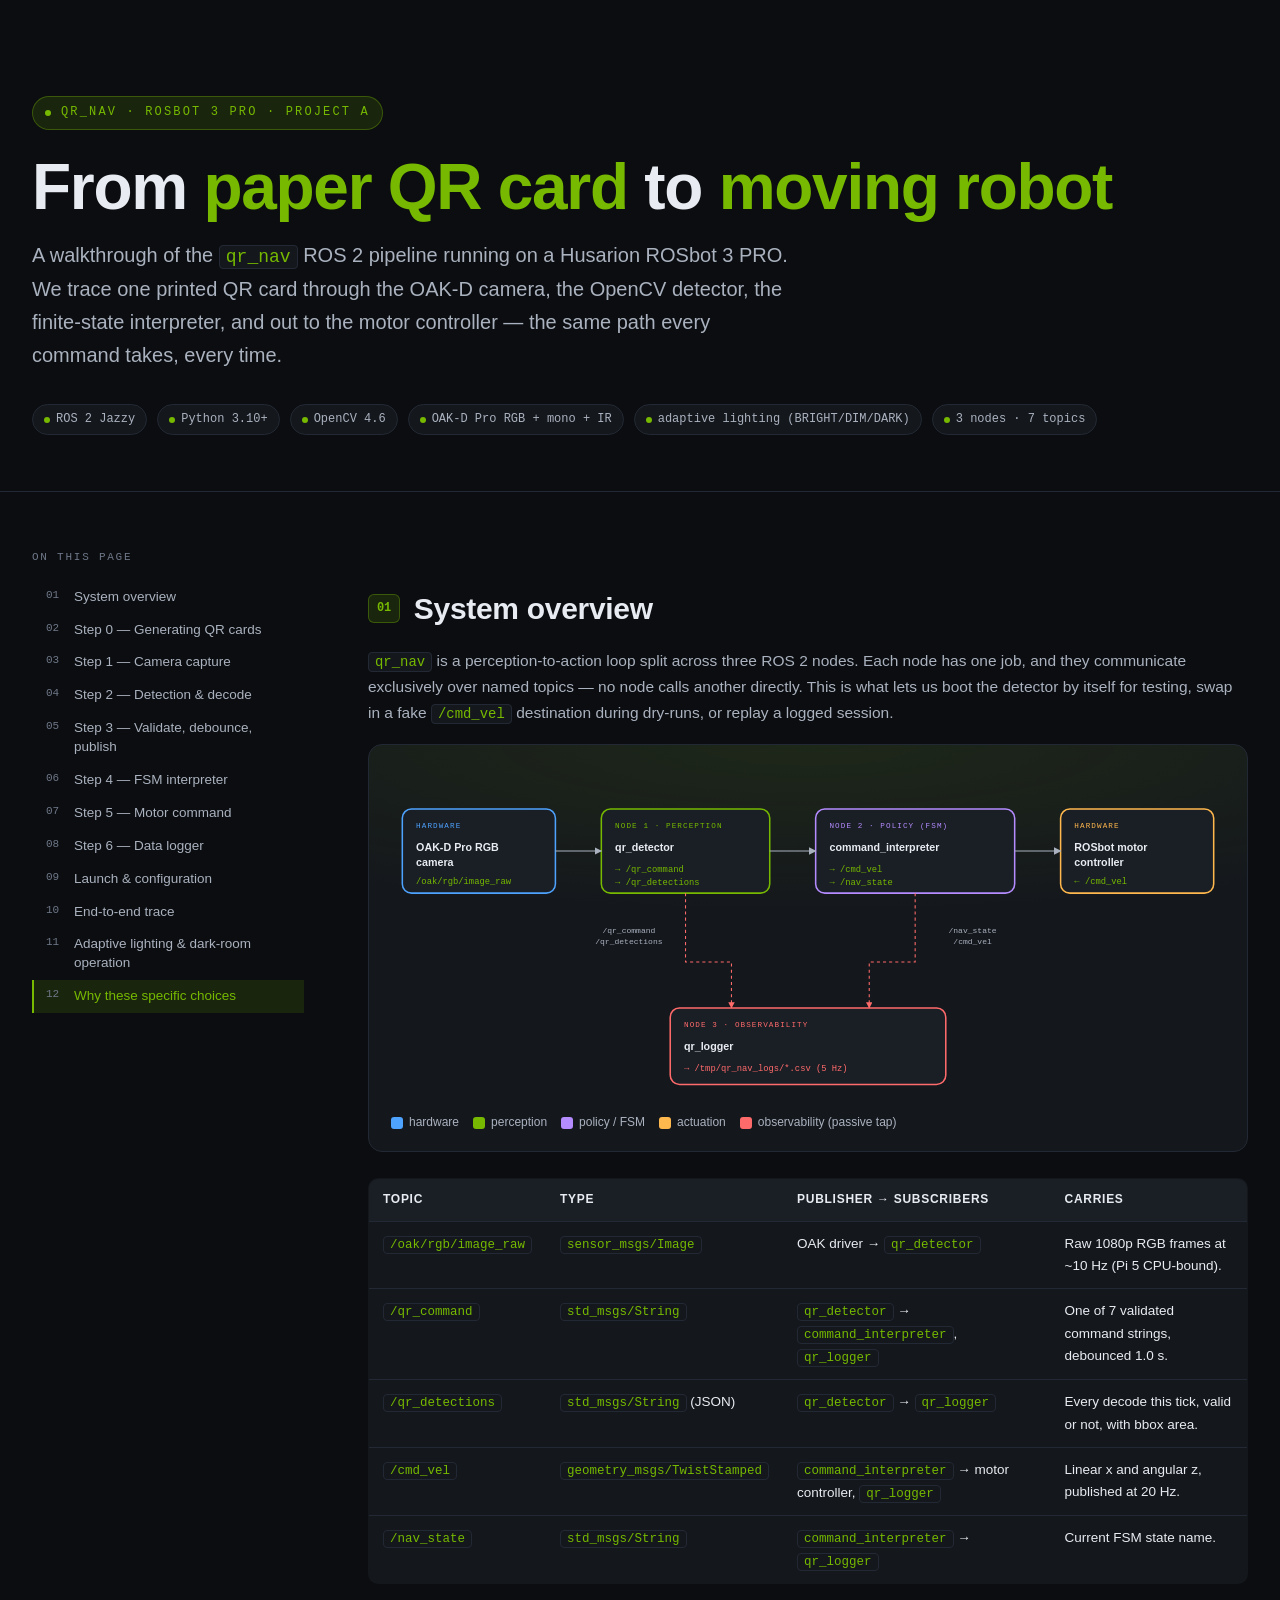
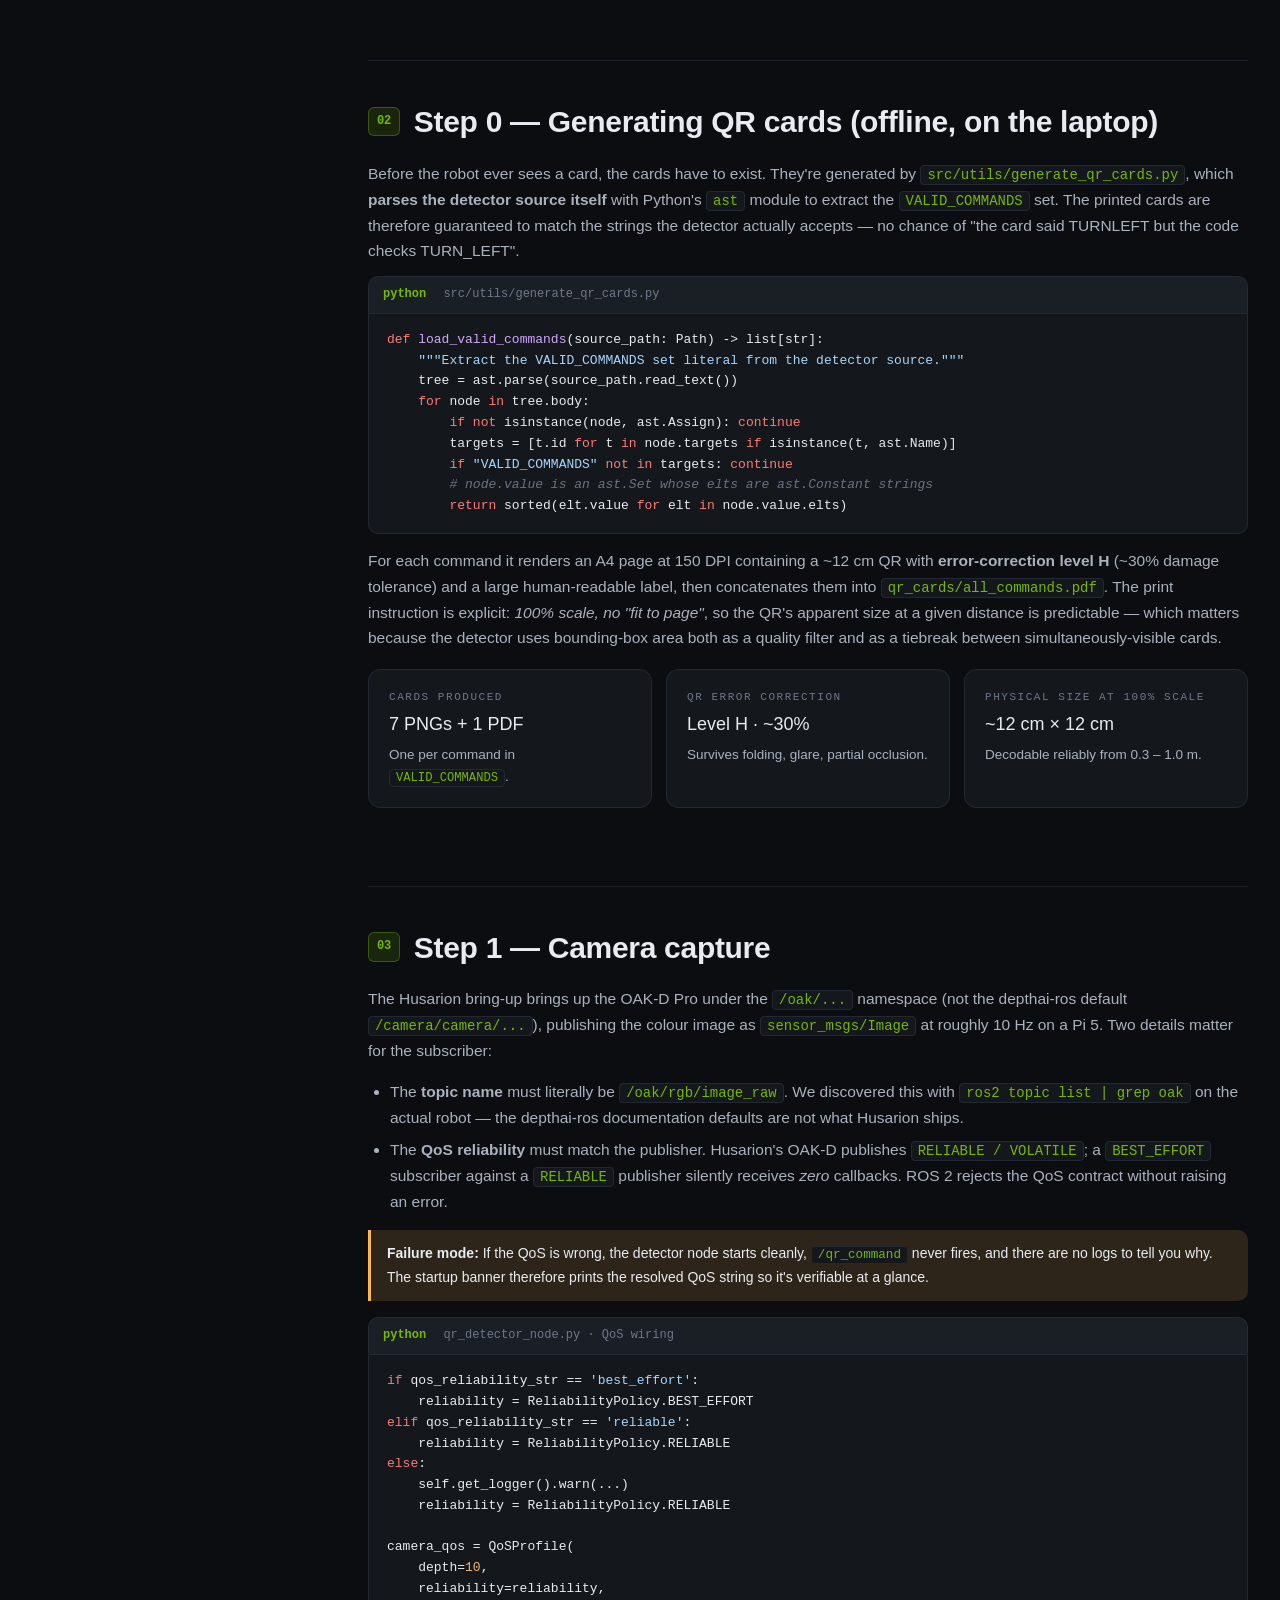
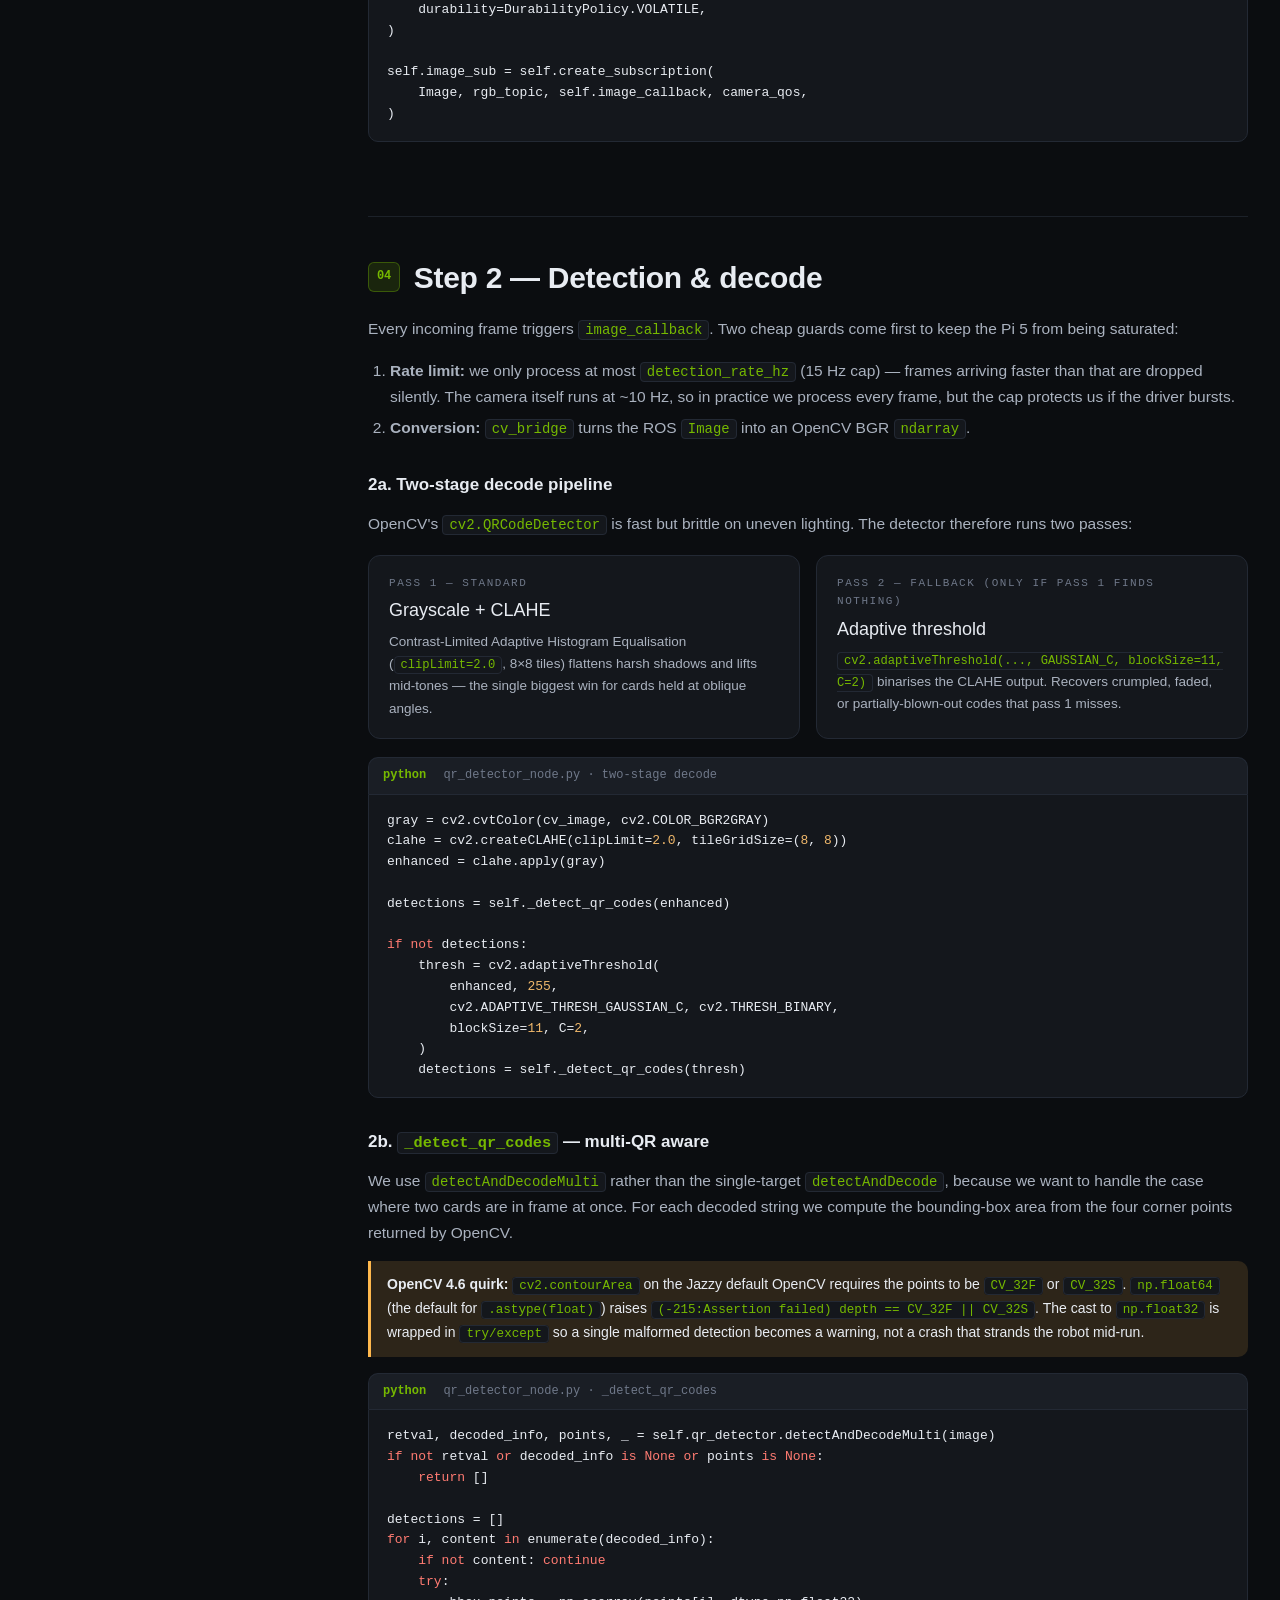
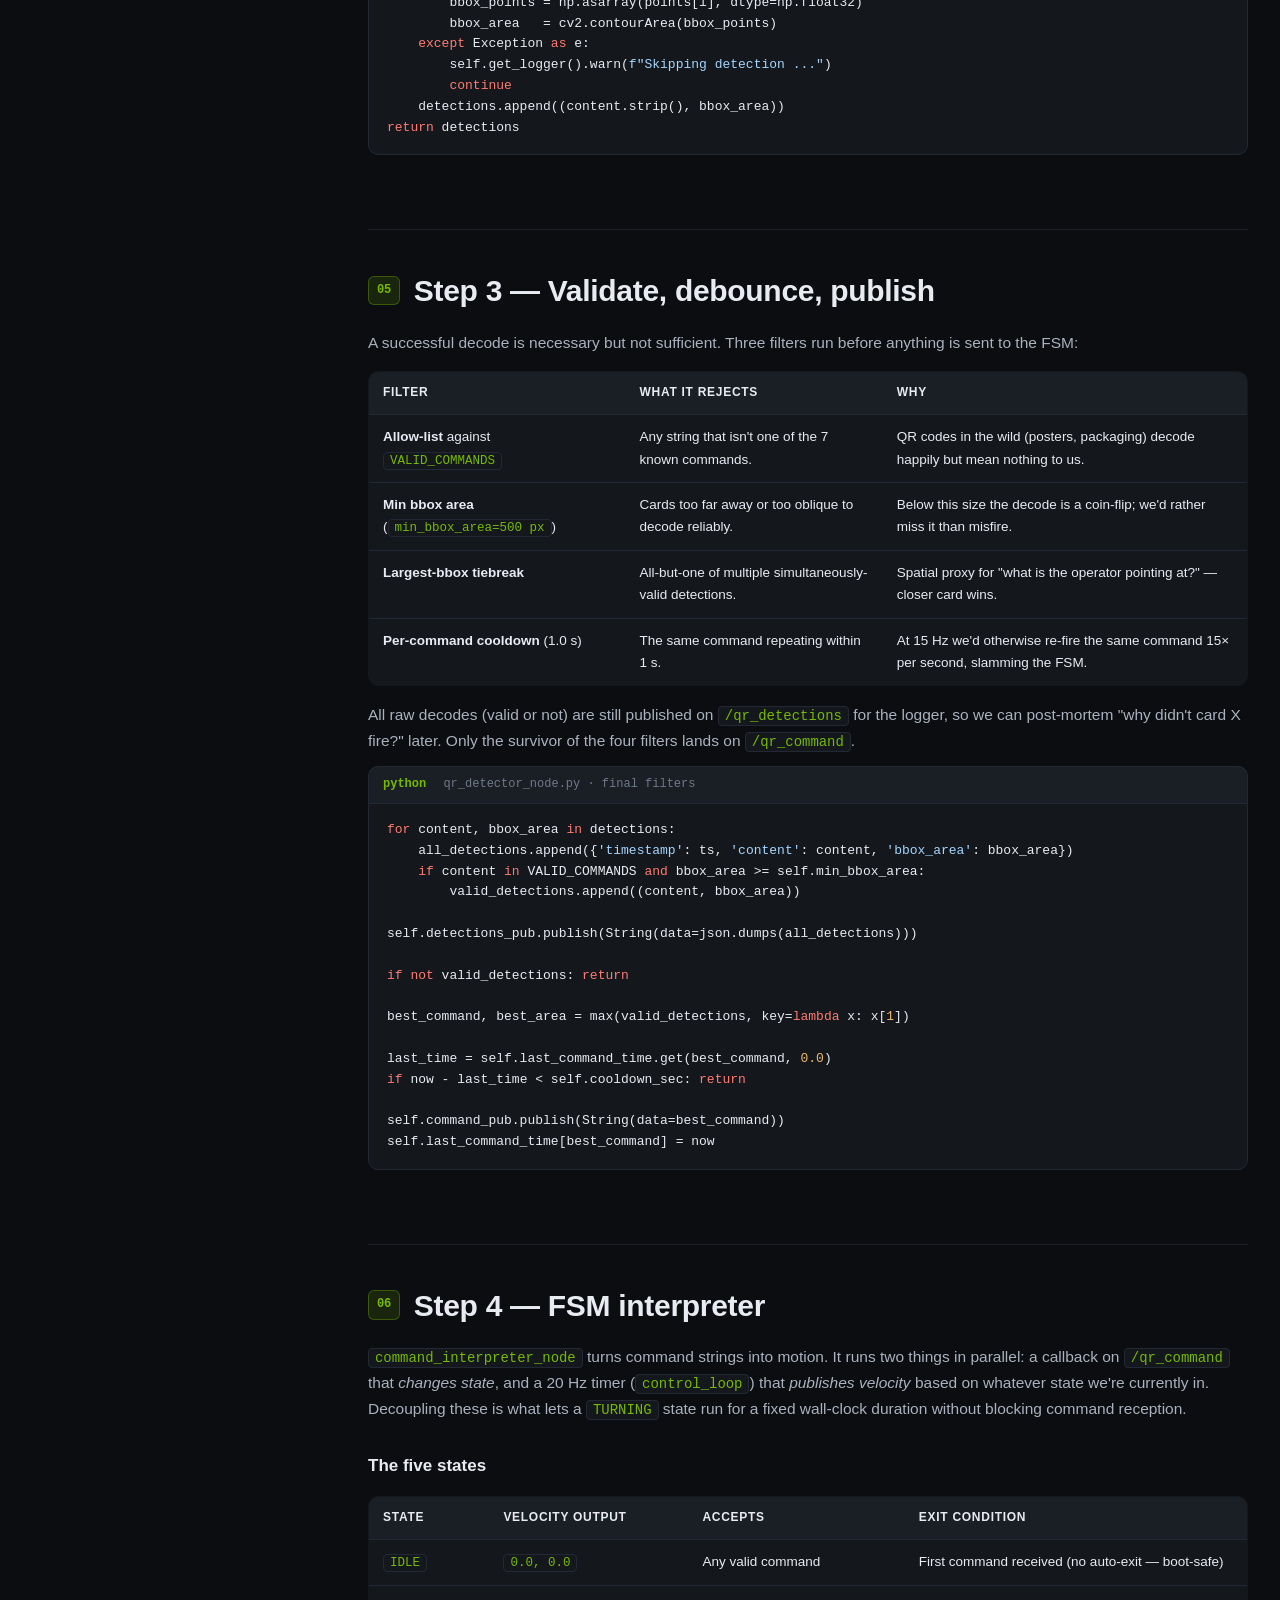
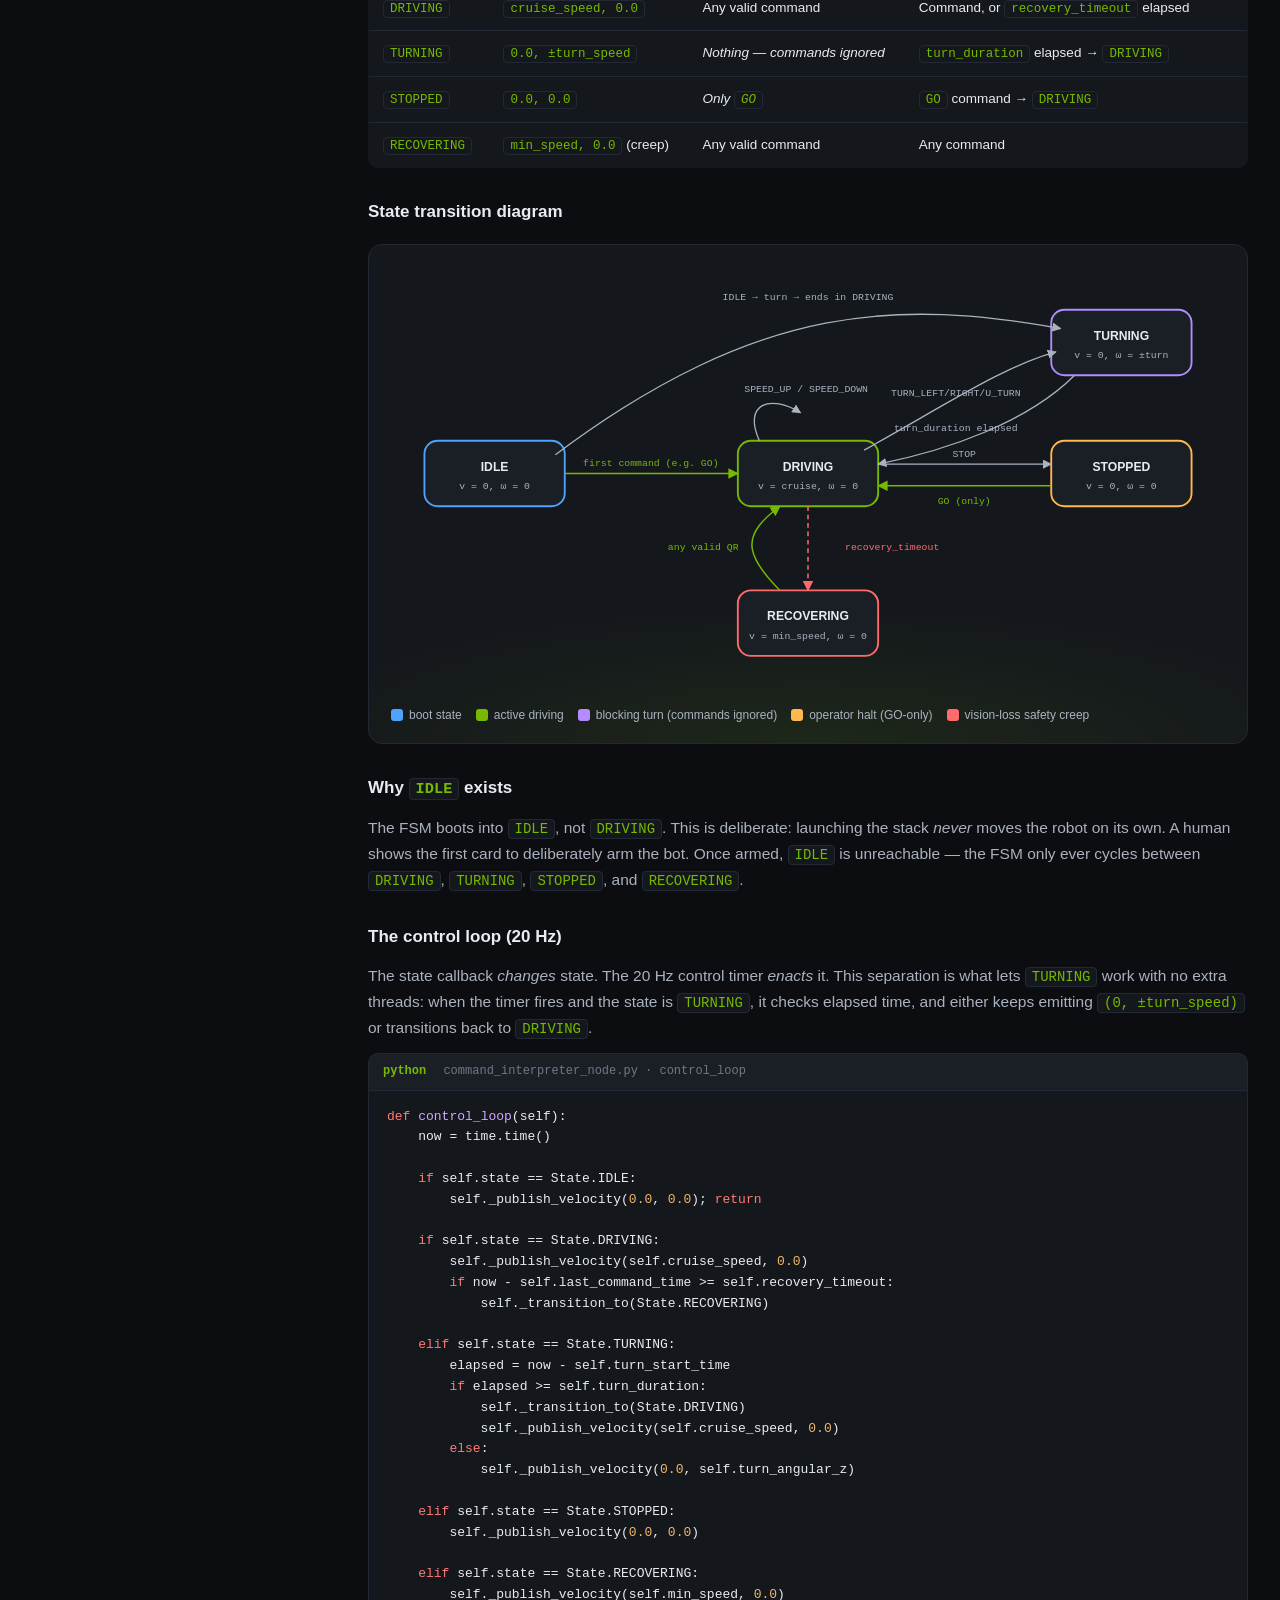
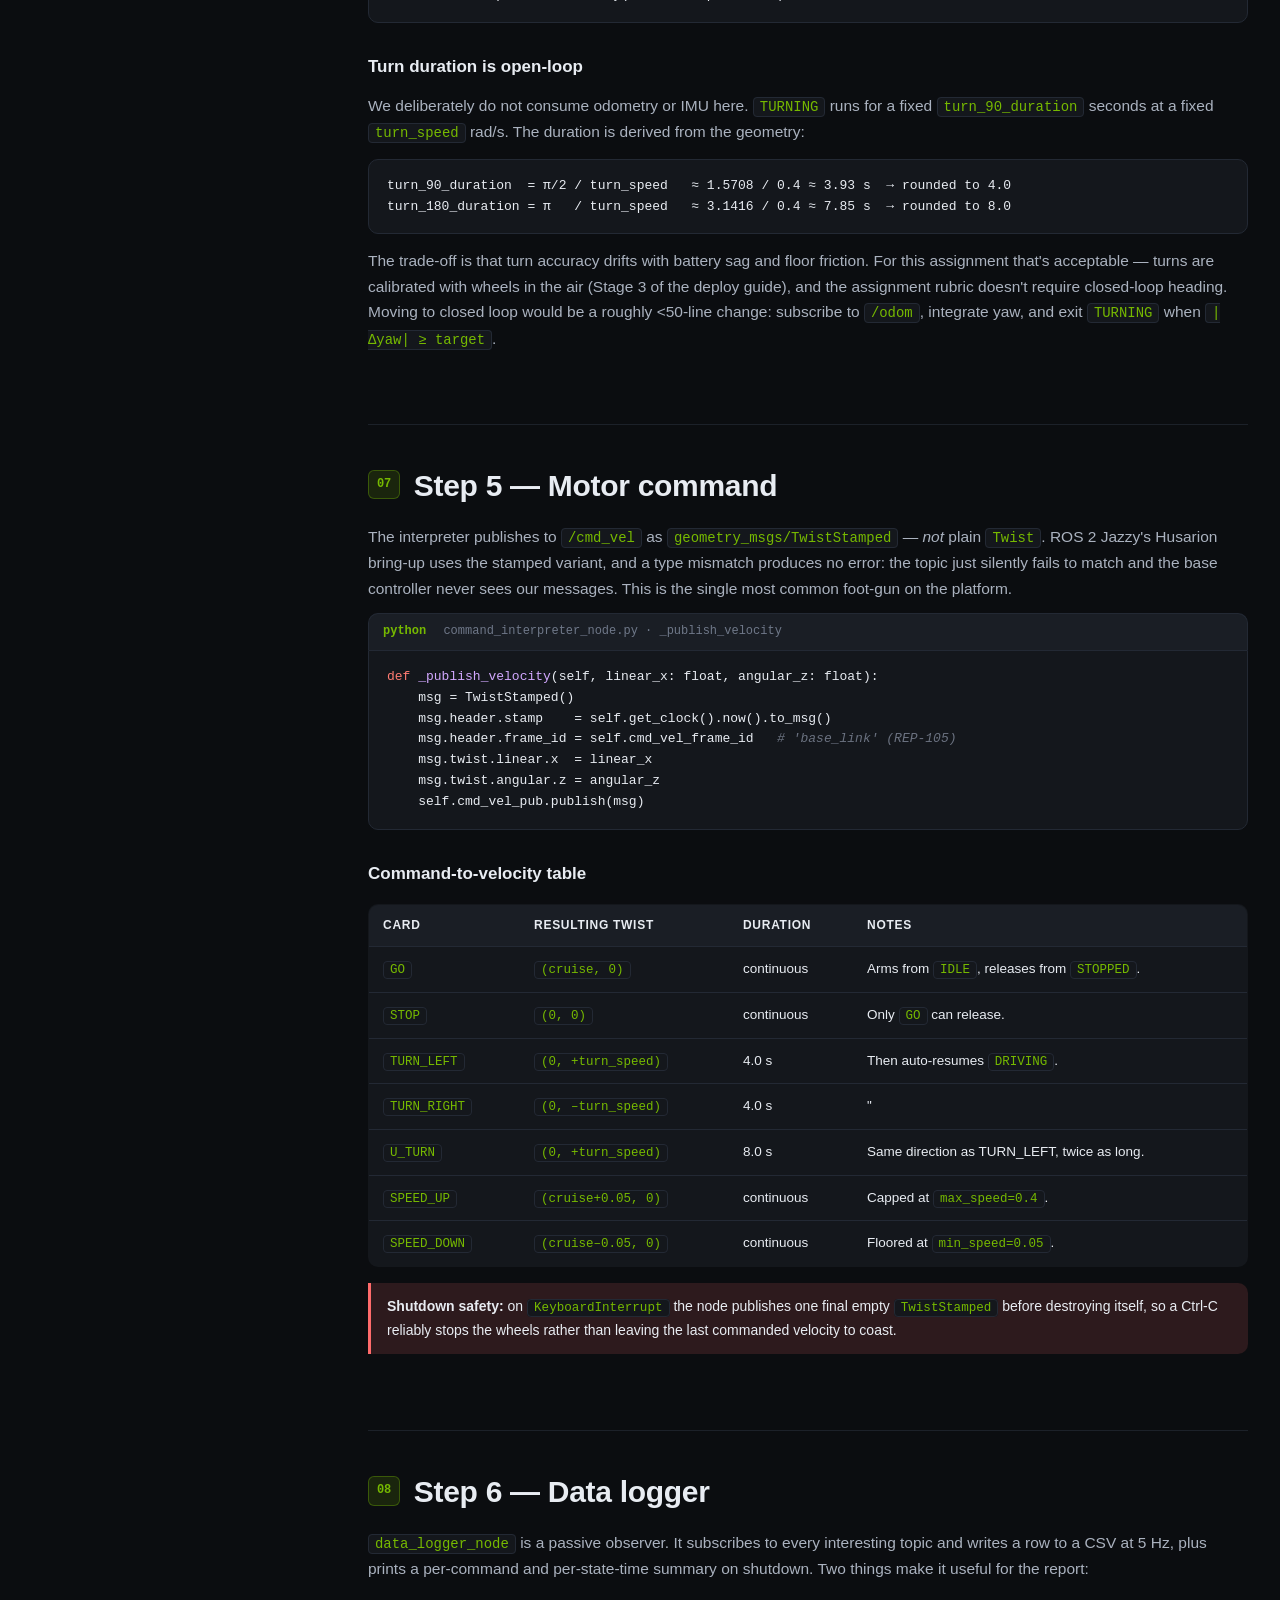
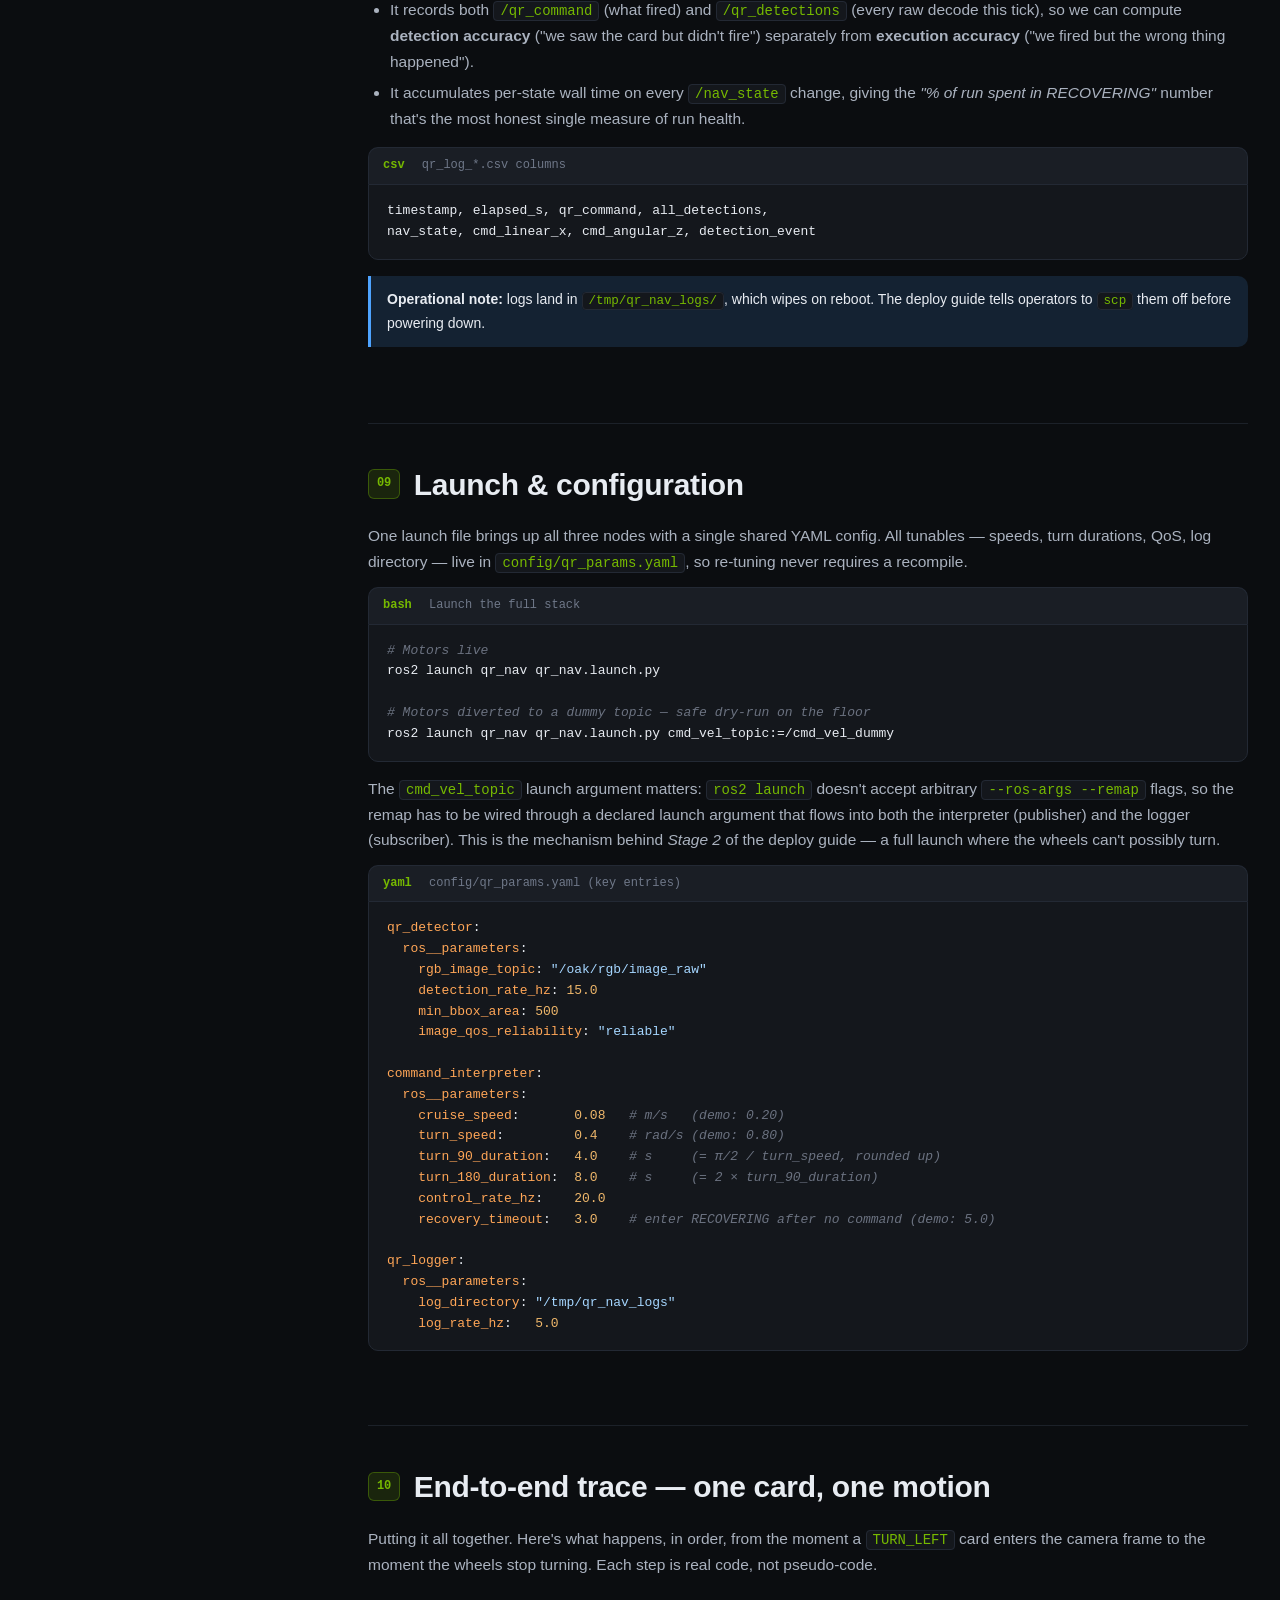
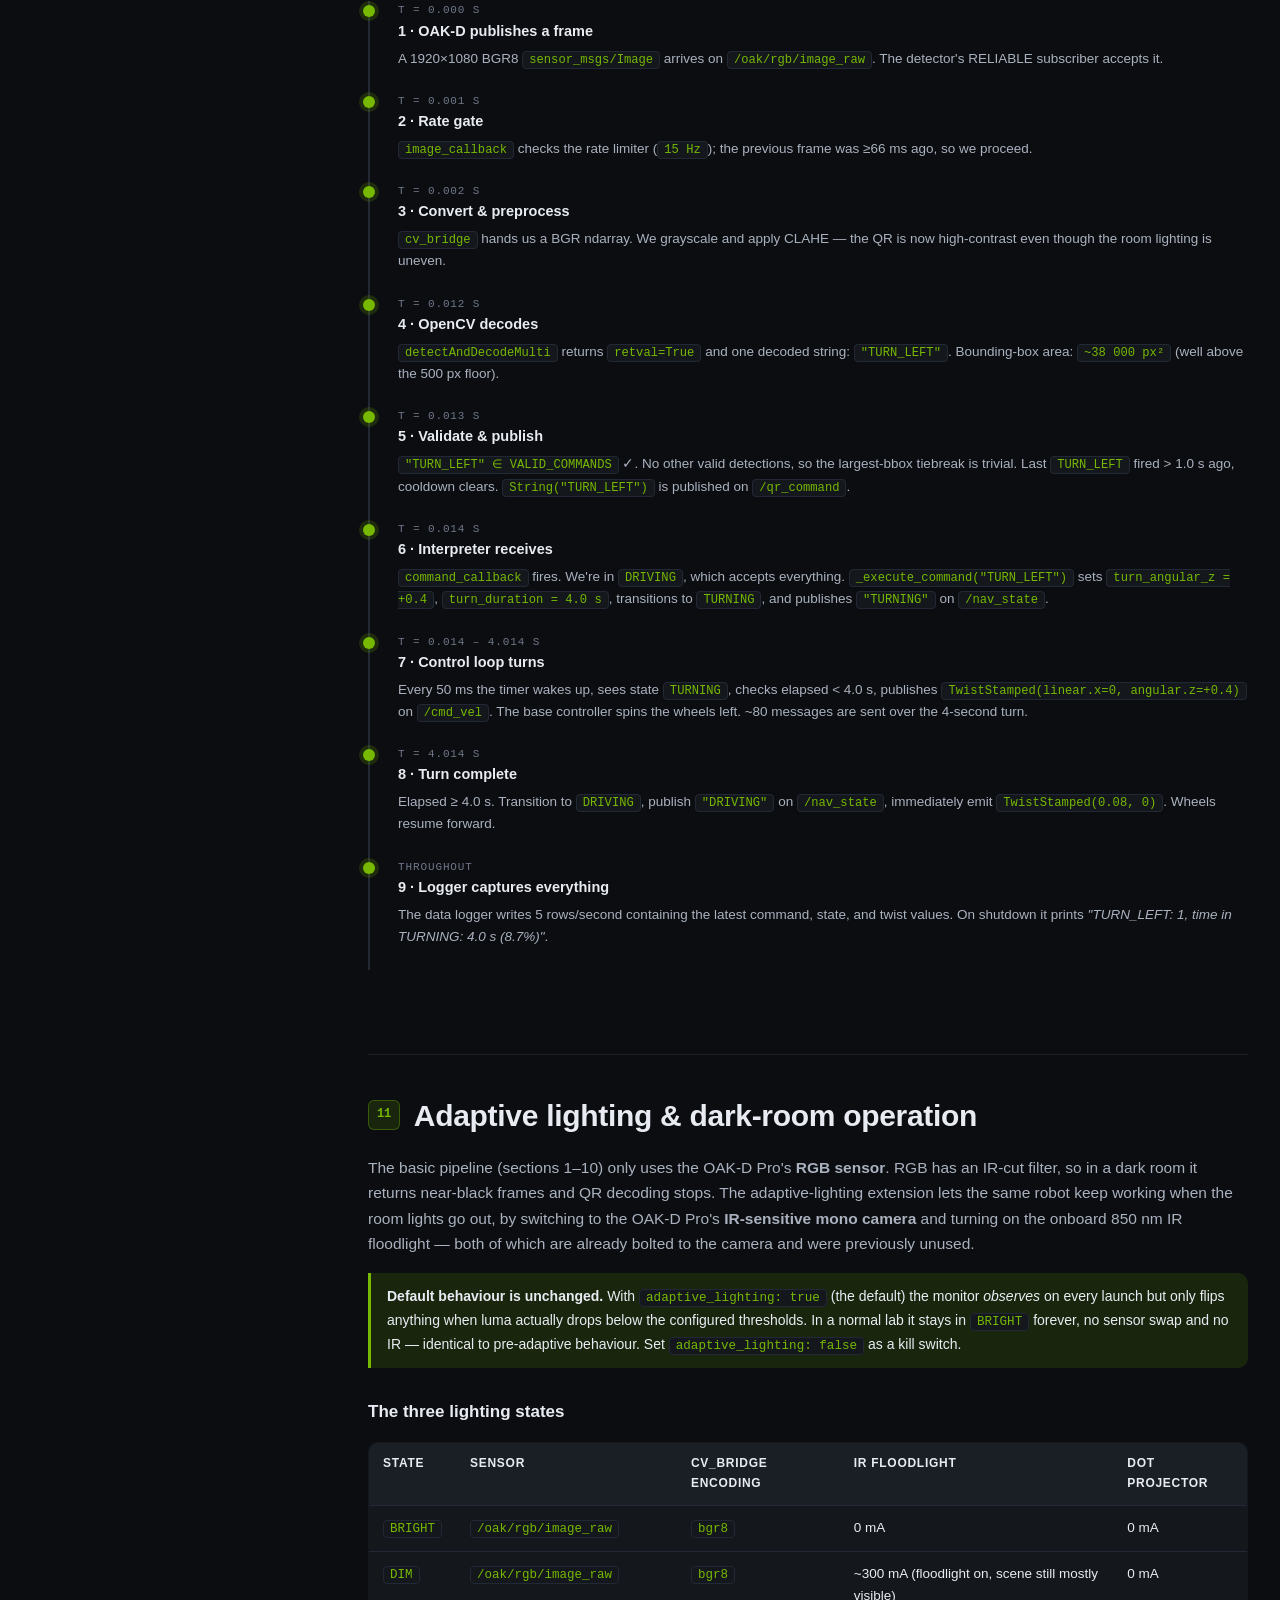
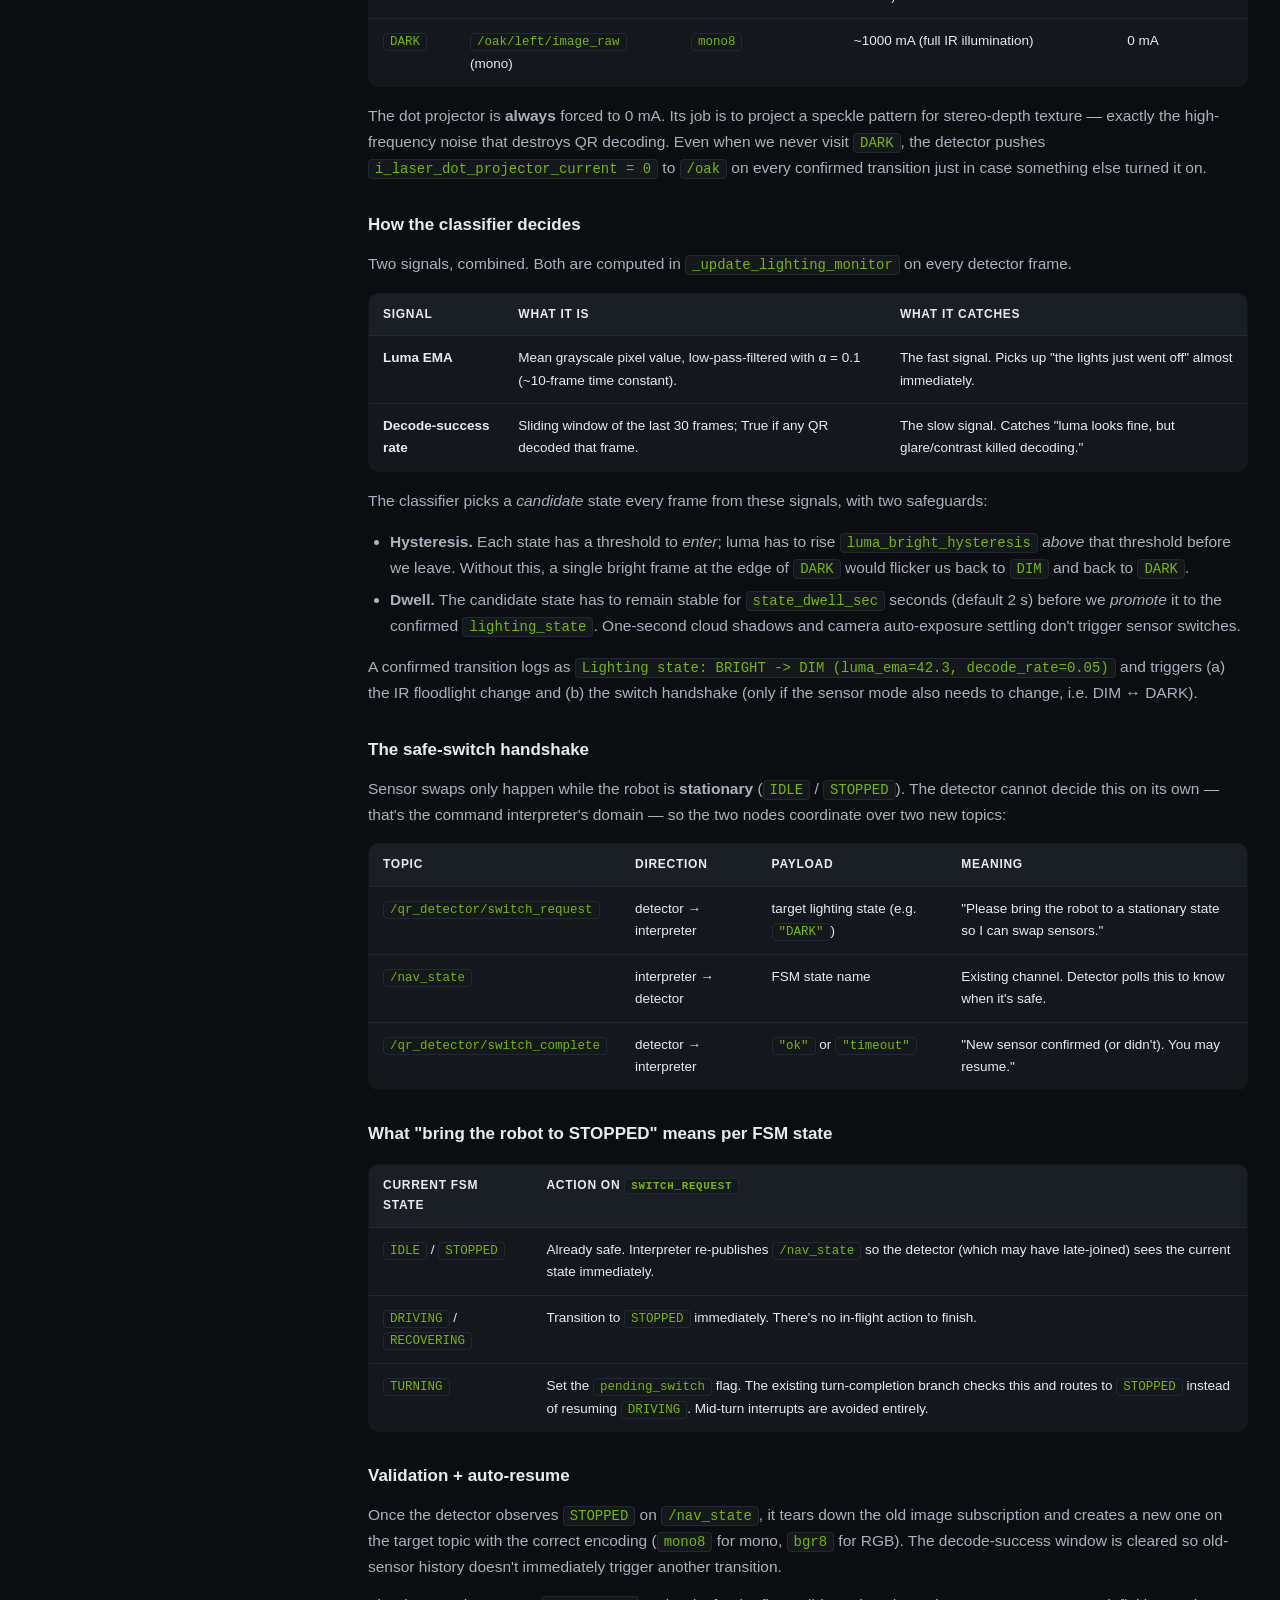
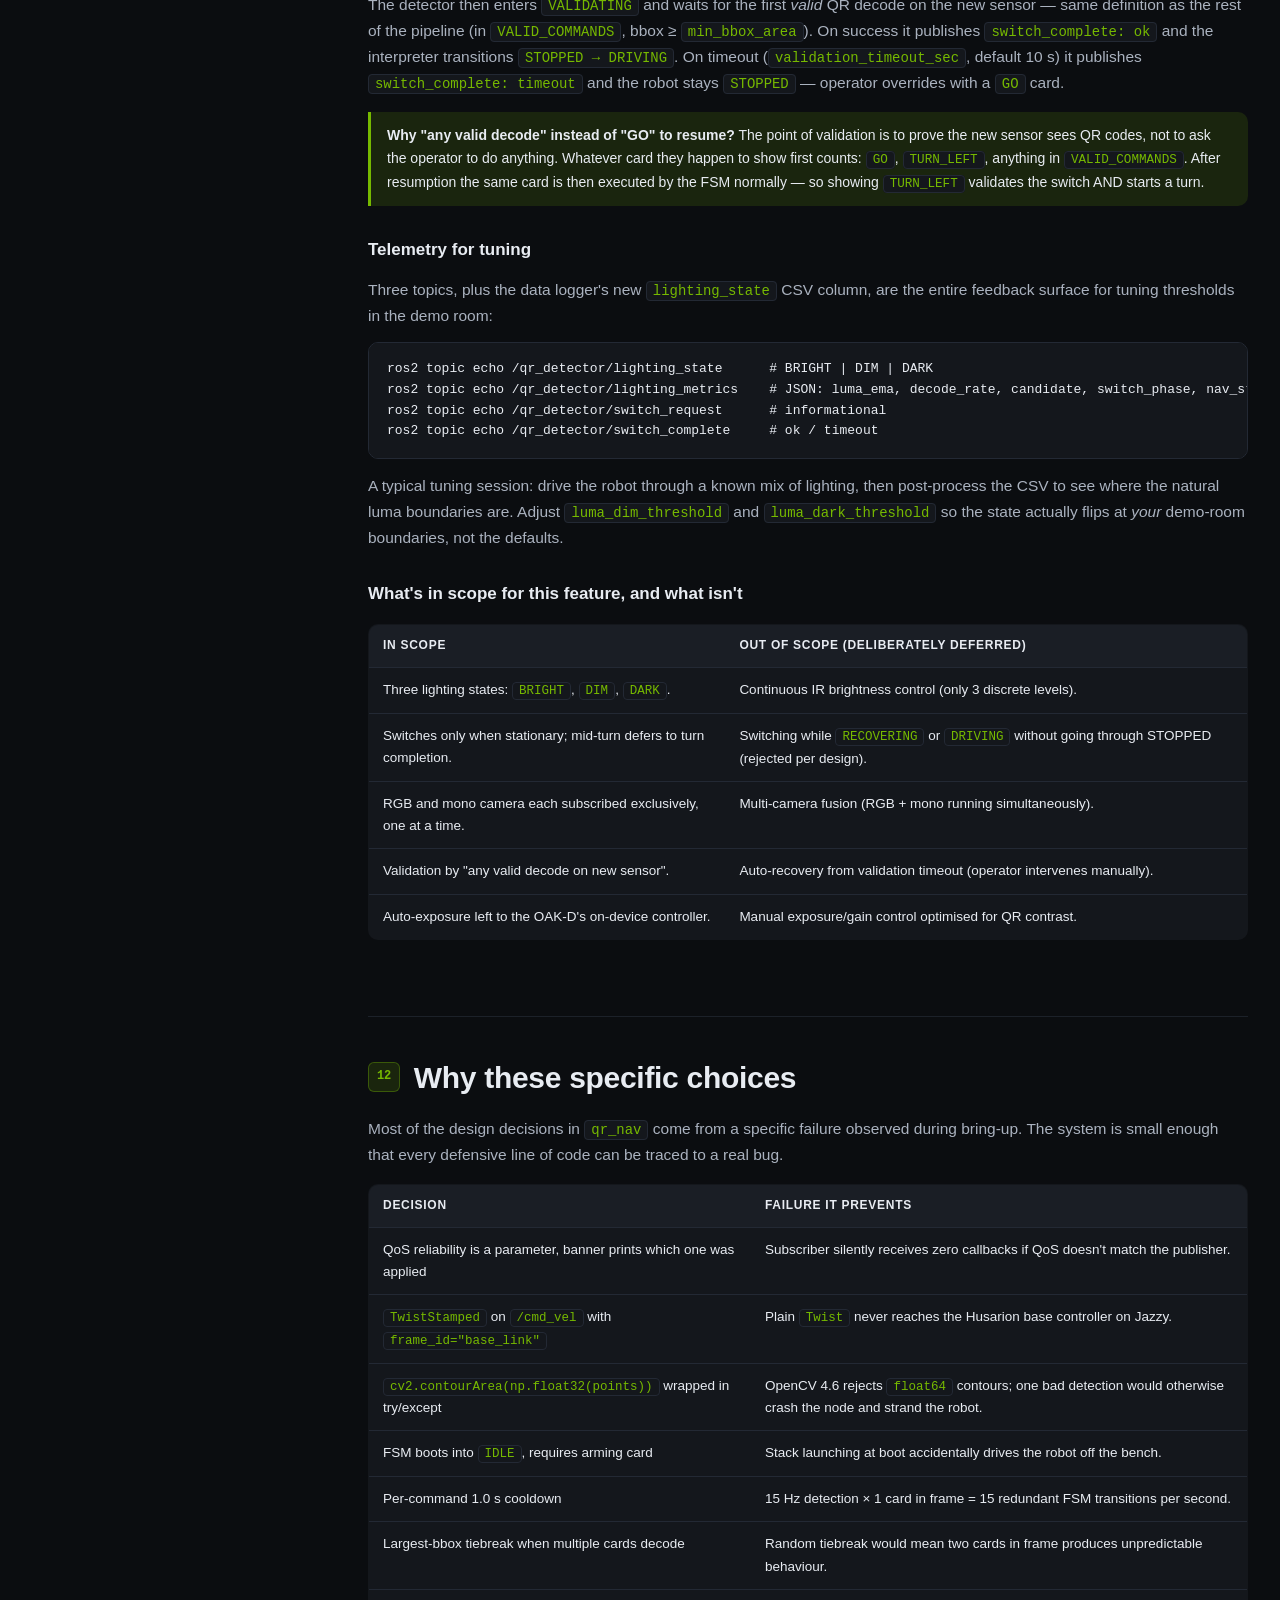
==== commit 28743e32: "Implement adaptive lighting system for QR detection and navigation Enhanced the QR detection and com" ====
--- a/src/docs/qr_nav_explained.html
+++ b/src/docs/qr_nav_explained.html
@@ -459,8 +459,9 @@
     <span class="chip"><span class="dot"></span>ROS&nbsp;2 Jazzy</span>
     <span class="chip"><span class="dot"></span>Python 3.10+</span>
     <span class="chip"><span class="dot"></span>OpenCV 4.6</span>
-    <span class="chip"><span class="dot"></span>OAK-D Pro RGB</span>
-    <span class="chip"><span class="dot"></span>3 nodes · 4 topics</span>
+    <span class="chip"><span class="dot"></span>OAK-D Pro RGB + mono + IR</span>
+    <span class="chip"><span class="dot"></span>adaptive lighting (BRIGHT/DIM/DARK)</span>
+    <span class="chip"><span class="dot"></span>3 nodes · 7 topics</span>
   </div>
 </header>
 
@@ -481,6 +482,7 @@
       <li><a href="#logger">Step 6 — Data logger</a></li>
       <li><a href="#launch">Launch &amp; configuration</a></li>
       <li><a href="#trace">End-to-end trace</a></li>
+      <li><a href="#adaptive">Adaptive lighting &amp; dark-room operation</a></li>
       <li><a href="#hardening">Why these specific choices</a></li>
     </ol>
   </nav>
@@ -1372,9 +1374,258 @@
     </div>
   </section>
 
-  <!-- ============== 9. HARDENING ============== -->
+  <!-- ============== 11. ADAPTIVE LIGHTING ============== -->
+  <section id="adaptive">
+    <h2><span class="num">11</span>Adaptive lighting &amp; dark-room operation</h2>
+    <p>
+      The basic pipeline (sections 1–10) only uses the OAK-D Pro's
+      <strong>RGB sensor</strong>. RGB has an IR-cut filter, so in a dark
+      room it returns near-black frames and QR decoding stops. The
+      adaptive-lighting extension lets the same robot keep working when
+      the room lights go out, by switching to the OAK-D Pro's
+      <strong>IR-sensitive mono camera</strong> and turning on the
+      onboard 850&nbsp;nm IR floodlight — both of which are already
+      bolted to the camera and were previously unused.
+    </p>
+
+    <div class="callout good">
+      <strong>Default behaviour is unchanged.</strong> With
+      <code>adaptive_lighting: true</code> (the default) the monitor
+      <em>observes</em> on every launch but only flips anything when
+      luma actually drops below the configured thresholds. In a normal
+      lab it stays in <code>BRIGHT</code> forever, no sensor swap and
+      no IR — identical to pre-adaptive behaviour. Set
+      <code>adaptive_lighting: false</code> as a kill switch.
+    </div>
+
+    <h3>The three lighting states</h3>
+    <table class="tbl">
+      <thead><tr>
+        <th>State</th><th>Sensor</th><th>cv_bridge encoding</th><th>IR floodlight</th><th>Dot projector</th>
+      </tr></thead>
+      <tbody>
+        <tr>
+          <td><code>BRIGHT</code></td>
+          <td><code>/oak/rgb/image_raw</code></td>
+          <td><code>bgr8</code></td>
+          <td>0&nbsp;mA</td>
+          <td>0&nbsp;mA</td>
+        </tr>
+        <tr>
+          <td><code>DIM</code></td>
+          <td><code>/oak/rgb/image_raw</code></td>
+          <td><code>bgr8</code></td>
+          <td>~300&nbsp;mA (floodlight on, scene still mostly visible)</td>
+          <td>0&nbsp;mA</td>
+        </tr>
+        <tr>
+          <td><code>DARK</code></td>
+          <td><code>/oak/left/image_raw</code> (mono)</td>
+          <td><code>mono8</code></td>
+          <td>~1000&nbsp;mA (full IR illumination)</td>
+          <td>0&nbsp;mA</td>
+        </tr>
+      </tbody>
+    </table>
+
+    <p>
+      The dot projector is <strong>always</strong> forced to 0&nbsp;mA.
+      Its job is to project a speckle pattern for stereo-depth
+      texture — exactly the high-frequency noise that destroys QR
+      decoding. Even when we never visit <code>DARK</code>, the
+      detector pushes <code>i_laser_dot_projector_current = 0</code> to
+      <code>/oak</code> on every confirmed transition just in case
+      something else turned it on.
+    </p>
+
+    <h3>How the classifier decides</h3>
+    <p>
+      Two signals, combined. Both are computed in
+      <code>_update_lighting_monitor</code> on every detector frame.
+    </p>
+    <table class="tbl">
+      <thead><tr>
+        <th>Signal</th><th>What it is</th><th>What it catches</th>
+      </tr></thead>
+      <tbody>
+        <tr>
+          <td><strong>Luma EMA</strong></td>
+          <td>Mean grayscale pixel value, low-pass-filtered with α = 0.1 (~10-frame time constant).</td>
+          <td>The fast signal. Picks up "the lights just went off" almost immediately.</td>
+        </tr>
+        <tr>
+          <td><strong>Decode-success rate</strong></td>
+          <td>Sliding window of the last 30 frames; True if any QR decoded that frame.</td>
+          <td>The slow signal. Catches "luma looks fine, but glare/contrast killed decoding."</td>
+        </tr>
+      </tbody>
+    </table>
+
+    <p>
+      The classifier picks a <em>candidate</em> state every frame from
+      these signals, with two safeguards:
+    </p>
+    <ul>
+      <li>
+        <strong>Hysteresis.</strong> Each state has a threshold to
+        <em>enter</em>; luma has to rise
+        <code>luma_bright_hysteresis</code> <em>above</em> that
+        threshold before we leave. Without this, a single bright frame
+        at the edge of <code>DARK</code> would flicker us back to
+        <code>DIM</code> and back to <code>DARK</code>.
+      </li>
+      <li>
+        <strong>Dwell.</strong> The candidate state has to remain stable
+        for <code>state_dwell_sec</code> seconds (default 2&nbsp;s) before
+        we <em>promote</em> it to the confirmed
+        <code>lighting_state</code>. One-second cloud shadows and camera
+        auto-exposure settling don't trigger sensor switches.
+      </li>
+    </ul>
+
+    <p>
+      A confirmed transition logs as
+      <code>Lighting state: BRIGHT -&gt; DIM (luma_ema=42.3, decode_rate=0.05)</code>
+      and triggers (a) the IR floodlight change and (b) the switch
+      handshake (only if the sensor mode also needs to change, i.e.
+      DIM ↔ DARK).
+    </p>
+
+    <h3>The safe-switch handshake</h3>
+    <p>
+      Sensor swaps only happen while the robot is <strong>stationary</strong>
+      (<code>IDLE</code> / <code>STOPPED</code>). The detector
+      cannot decide this on its own — that's the command interpreter's
+      domain — so the two nodes coordinate over two new topics:
+    </p>
+
+    <table class="tbl">
+      <thead><tr><th>Topic</th><th>Direction</th><th>Payload</th><th>Meaning</th></tr></thead>
+      <tbody>
+        <tr>
+          <td><code>/qr_detector/switch_request</code></td>
+          <td>detector → interpreter</td>
+          <td>target lighting state (e.g. <code>"DARK"</code>)</td>
+          <td>"Please bring the robot to a stationary state so I can swap sensors."</td>
+        </tr>
+        <tr>
+          <td><code>/nav_state</code></td>
+          <td>interpreter → detector</td>
+          <td>FSM state name</td>
+          <td>Existing channel. Detector polls this to know when it's safe.</td>
+        </tr>
+        <tr>
+          <td><code>/qr_detector/switch_complete</code></td>
+          <td>detector → interpreter</td>
+          <td><code>"ok"</code> or <code>"timeout"</code></td>
+          <td>"New sensor confirmed (or didn't). You may resume."</td>
+        </tr>
+      </tbody>
+    </table>
+
+    <h3>What "bring the robot to STOPPED" means per FSM state</h3>
+    <table class="tbl">
+      <thead><tr>
+        <th>Current FSM state</th><th>Action on <code>switch_request</code></th>
+      </tr></thead>
+      <tbody>
+        <tr>
+          <td><code>IDLE</code> / <code>STOPPED</code></td>
+          <td>Already safe. Interpreter re-publishes <code>/nav_state</code> so the detector (which may have late-joined) sees the current state immediately.</td>
+        </tr>
+        <tr>
+          <td><code>DRIVING</code> / <code>RECOVERING</code></td>
+          <td>Transition to <code>STOPPED</code> immediately. There's no in-flight action to finish.</td>
+        </tr>
+        <tr>
+          <td><code>TURNING</code></td>
+          <td>Set the <code>pending_switch</code> flag. The existing turn-completion branch checks this and routes to <code>STOPPED</code> instead of resuming <code>DRIVING</code>. Mid-turn interrupts are avoided entirely.</td>
+        </tr>
+      </tbody>
+    </table>
+
+    <h3>Validation + auto-resume</h3>
+    <p>
+      Once the detector observes <code>STOPPED</code> on
+      <code>/nav_state</code>, it tears down the old image subscription
+      and creates a new one on the target topic with the correct
+      encoding (<code>mono8</code> for mono, <code>bgr8</code> for RGB).
+      The decode-success window is cleared so old-sensor history
+      doesn't immediately trigger another transition.
+    </p>
+    <p>
+      The detector then enters <code>VALIDATING</code> and waits for the
+      first <em>valid</em> QR decode on the new sensor — same definition
+      as the rest of the pipeline (in <code>VALID_COMMANDS</code>,
+      bbox ≥ <code>min_bbox_area</code>). On success it publishes
+      <code>switch_complete: ok</code> and the interpreter transitions
+      <code>STOPPED → DRIVING</code>. On timeout
+      (<code>validation_timeout_sec</code>, default 10&nbsp;s) it
+      publishes <code>switch_complete: timeout</code> and the robot
+      stays <code>STOPPED</code> — operator overrides with a
+      <code>GO</code> card.
+    </p>
+
+    <div class="callout good">
+      <strong>Why "any valid decode" instead of "GO" to resume?</strong>
+      The point of validation is to prove the new sensor sees QR codes,
+      not to ask the operator to do anything. Whatever card they happen
+      to show first counts: <code>GO</code>, <code>TURN_LEFT</code>,
+      anything in <code>VALID_COMMANDS</code>. After resumption the
+      same card is then executed by the FSM normally — so showing
+      <code>TURN_LEFT</code> validates the switch AND starts a turn.
+    </div>
+
+    <h3>Telemetry for tuning</h3>
+    <p>
+      Three topics, plus the data logger's new <code>lighting_state</code>
+      CSV column, are the entire feedback surface for tuning thresholds
+      in the demo room:
+    </p>
+    <pre><code>ros2 topic echo /qr_detector/lighting_state      # BRIGHT | DIM | DARK
+ros2 topic echo /qr_detector/lighting_metrics    # JSON: luma_ema, decode_rate, candidate, switch_phase, nav_state
+ros2 topic echo /qr_detector/switch_request      # informational
+ros2 topic echo /qr_detector/switch_complete     # ok / timeout</code></pre>
+
+    <p>
+      A typical tuning session: drive the robot through a known mix of
+      lighting, then post-process the CSV to see where the natural
+      luma boundaries are. Adjust <code>luma_dim_threshold</code> and
+      <code>luma_dark_threshold</code> so the state actually flips at
+      <em>your</em> demo-room boundaries, not the defaults.
+    </p>
+
+    <h3>What's in scope for this feature, and what isn't</h3>
+    <table class="tbl">
+      <thead><tr><th>In scope</th><th>Out of scope (deliberately deferred)</th></tr></thead>
+      <tbody>
+        <tr>
+          <td>Three lighting states: <code>BRIGHT</code>, <code>DIM</code>, <code>DARK</code>.</td>
+          <td>Continuous IR brightness control (only 3 discrete levels).</td>
+        </tr>
+        <tr>
+          <td>Switches only when stationary; mid-turn defers to turn completion.</td>
+          <td>Switching while <code>RECOVERING</code> or <code>DRIVING</code> without going through STOPPED (rejected per design).</td>
+        </tr>
+        <tr>
+          <td>RGB and mono camera each subscribed exclusively, one at a time.</td>
+          <td>Multi-camera fusion (RGB + mono running simultaneously).</td>
+        </tr>
+        <tr>
+          <td>Validation by "any valid decode on new sensor".</td>
+          <td>Auto-recovery from validation timeout (operator intervenes manually).</td>
+        </tr>
+        <tr>
+          <td>Auto-exposure left to the OAK-D's on-device controller.</td>
+          <td>Manual exposure/gain control optimised for QR contrast.</td>
+        </tr>
+      </tbody>
+    </table>
+  </section>
+
+  <!-- ============== 12. HARDENING ============== -->
   <section id="hardening">
-    <h2><span class="num">11</span>Why these specific choices</h2>
+    <h2><span class="num">12</span>Why these specific choices</h2>
     <p>
       Most of the design decisions in <code>qr_nav</code> come from a specific
       failure observed during bring-up. The system is small enough that every
@@ -1425,6 +1676,30 @@
         <tr>
           <td>Cards generated by AST-parsing <code>VALID_COMMANDS</code> from the detector</td>
           <td>Hand-edited cards drift from the strings the code accepts. Single source of truth eliminates the drift entirely.</td>
+        </tr>
+        <tr>
+          <td>Adaptive lighting only switches while the FSM is <code>IDLE</code>/<code>STOPPED</code></td>
+          <td>Tearing down and re-creating the image subscription mid-turn would drop frames during a time-critical open-loop rotation. Stationary swaps cost only the operator's patience.</td>
+        </tr>
+        <tr>
+          <td>Mid-turn switch requests defer via a <code>pending_switch</code> flag, applied at turn completion</td>
+          <td>If lighting drops <em>during</em> a turn, interrupting the turn would leave the robot at an arbitrary angle. Honouring the turn first preserves predictability.</td>
+        </tr>
+        <tr>
+          <td>Hysteresis + dwell on lighting state transitions</td>
+          <td>A door opening, a passing shadow, or AE settling can drag instantaneous luma across a threshold. Without hysteresis the system would flicker between sensors at the boundary.</td>
+        </tr>
+        <tr>
+          <td>Validation = first valid decode on new sensor (not a fixed delay, not a GO card)</td>
+          <td>A fixed delay can't prove the new sensor works. Requiring a GO card forces an operator in the loop. "First valid decode" is self-validating: if the new feed can read QRs, we resume — whatever card happens to be visible.</td>
+        </tr>
+        <tr>
+          <td>IR dot projector forced to 0&nbsp;mA in every state</td>
+          <td>Speckle texture for stereo depth is exactly the high-frequency noise that breaks QR decoding. Re-applied on every transition because some other process might re-enable it.</td>
+        </tr>
+        <tr>
+          <td>IR parameter writes are fire-and-forget with retry on next transition</td>
+          <td>If the OAK driver isn't up yet, the detector still runs (Pass 1/2 are camera-agnostic). The next confirmed state transition tries again — late-starting depthai eventually catches up.</td>
         </tr>
       </tbody>
     </table>
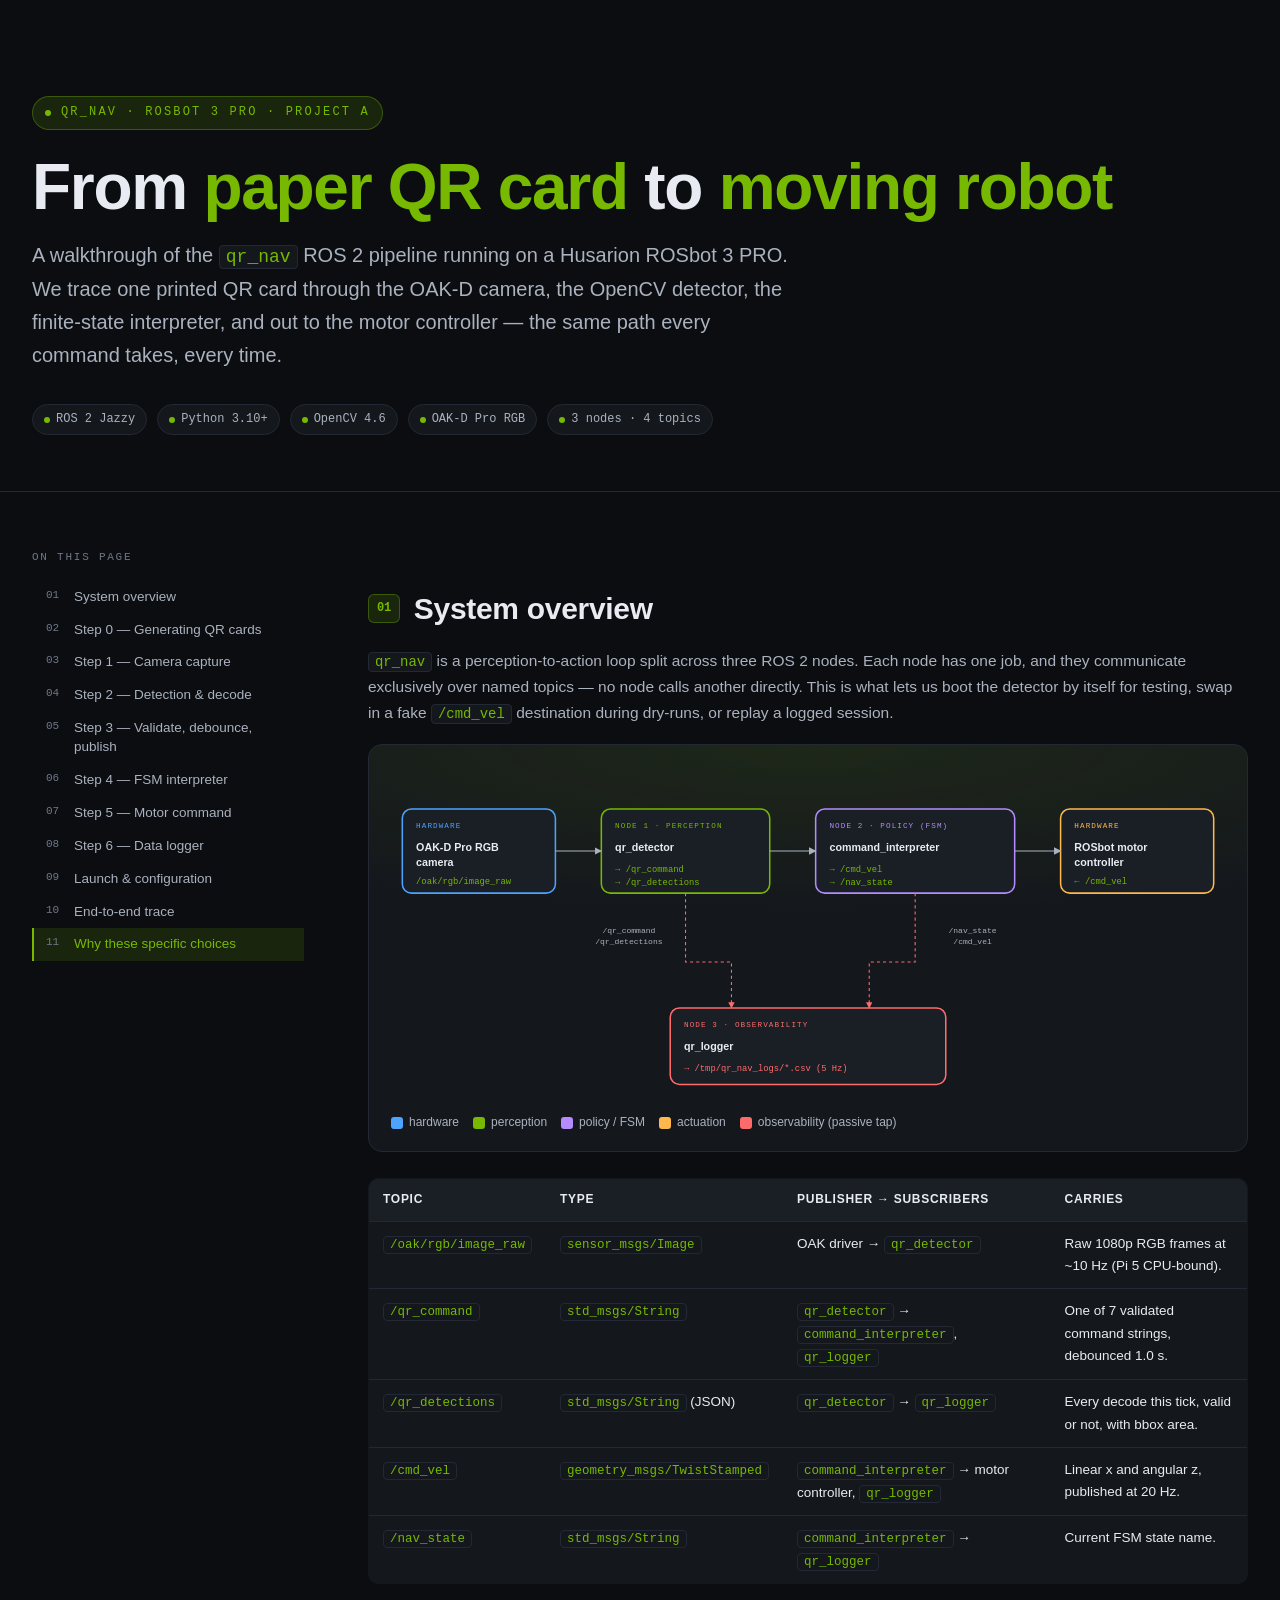
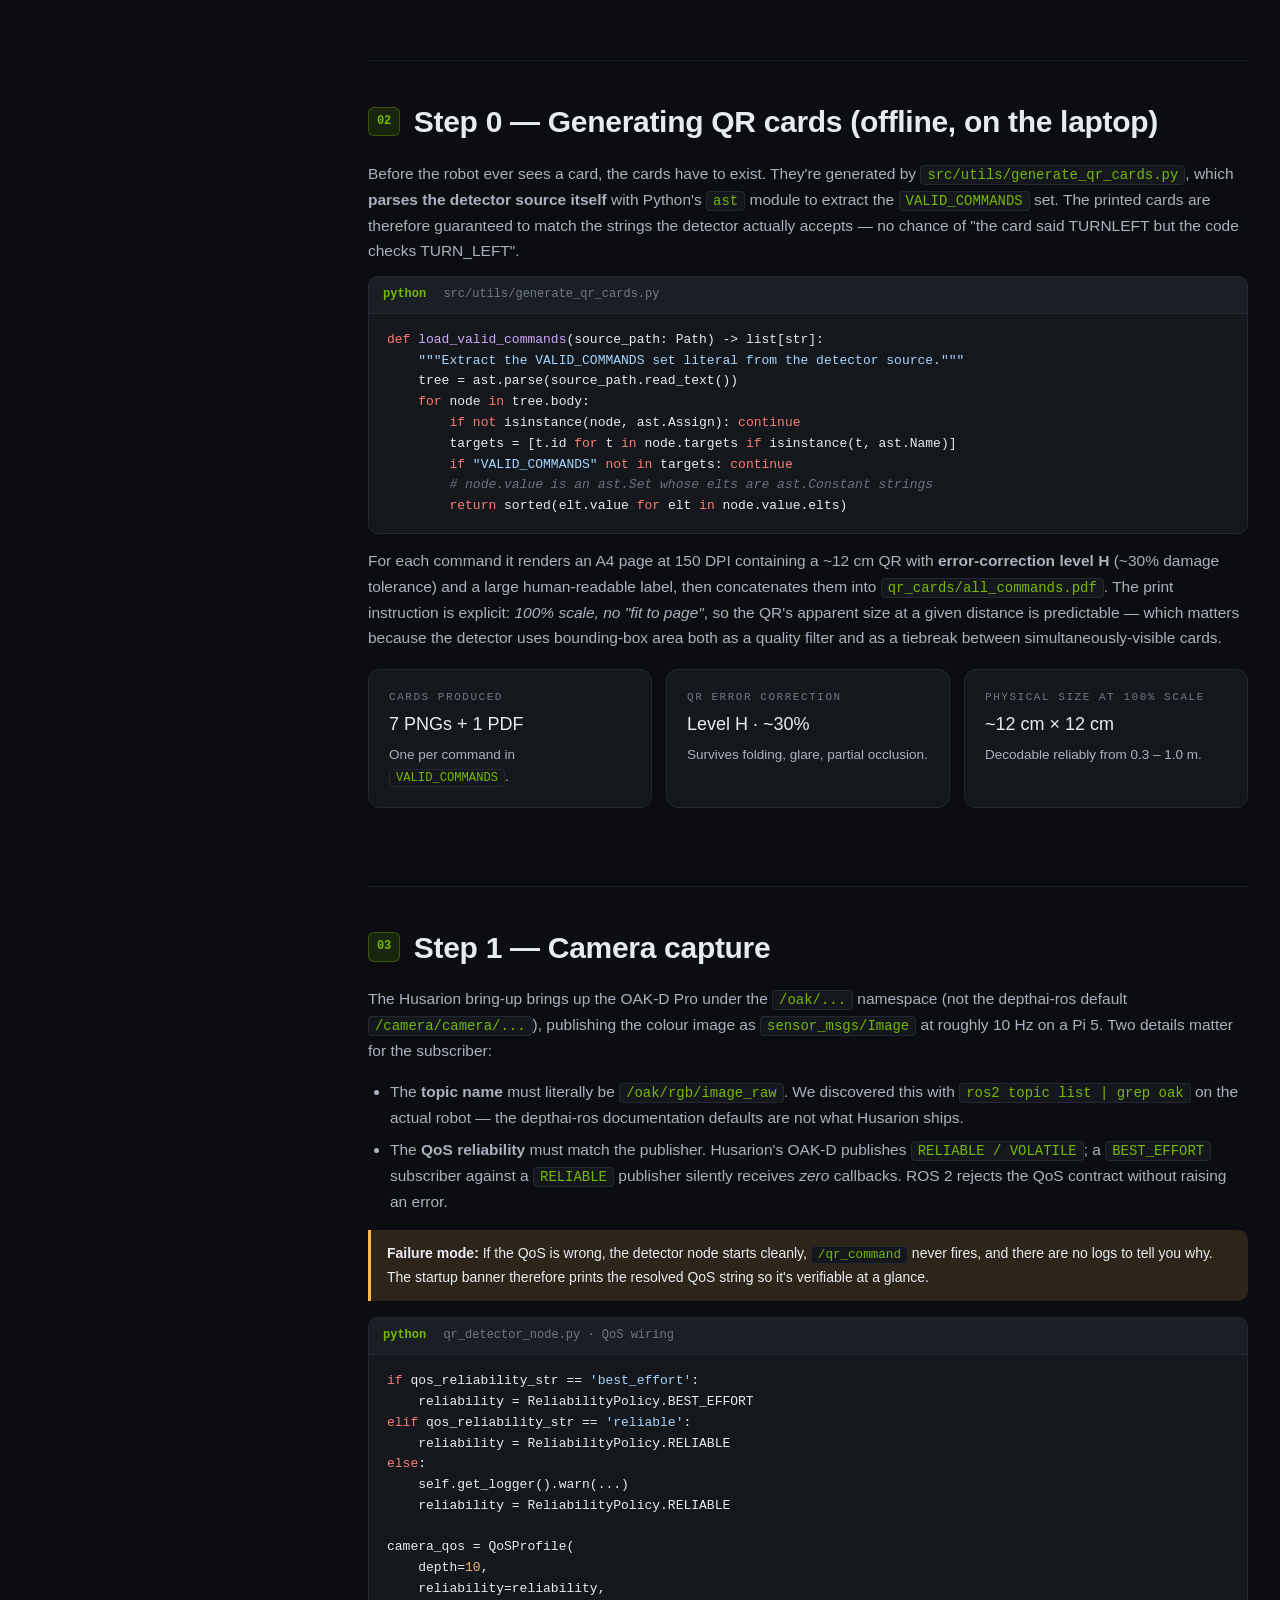
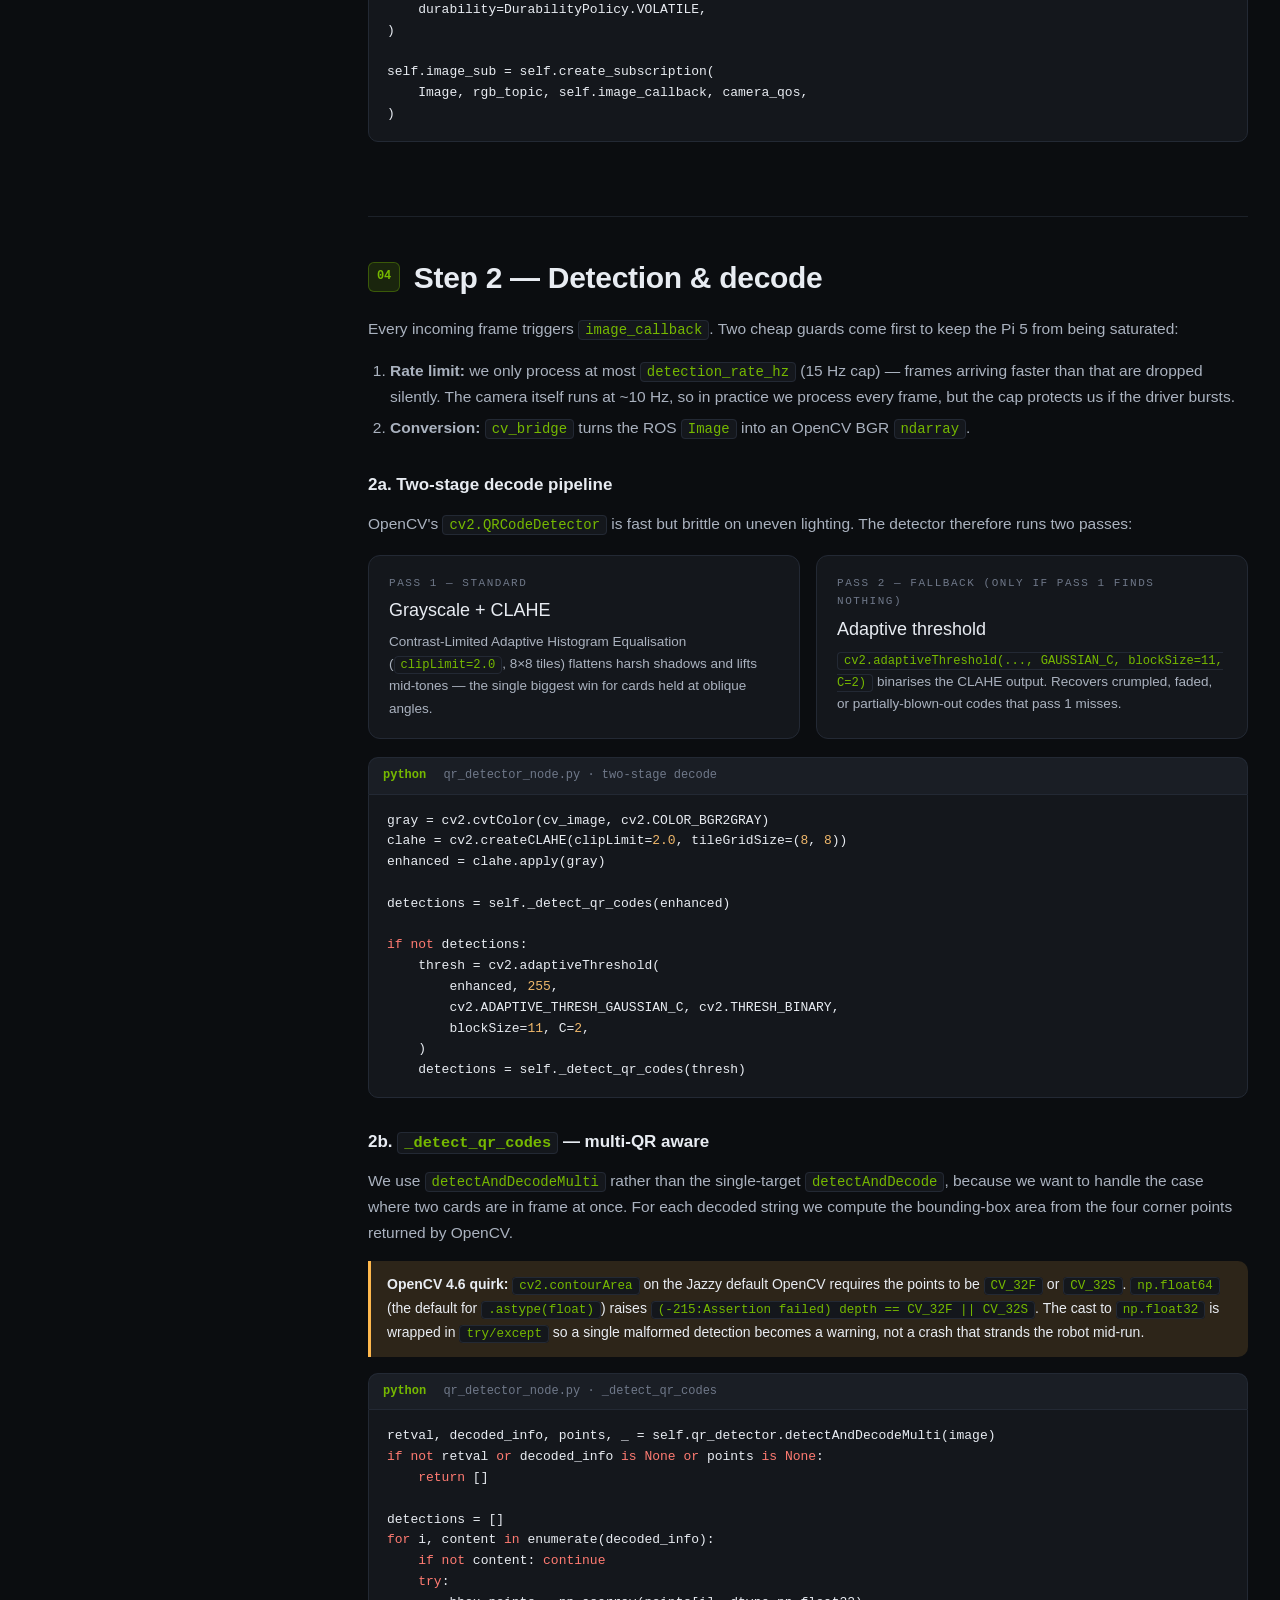
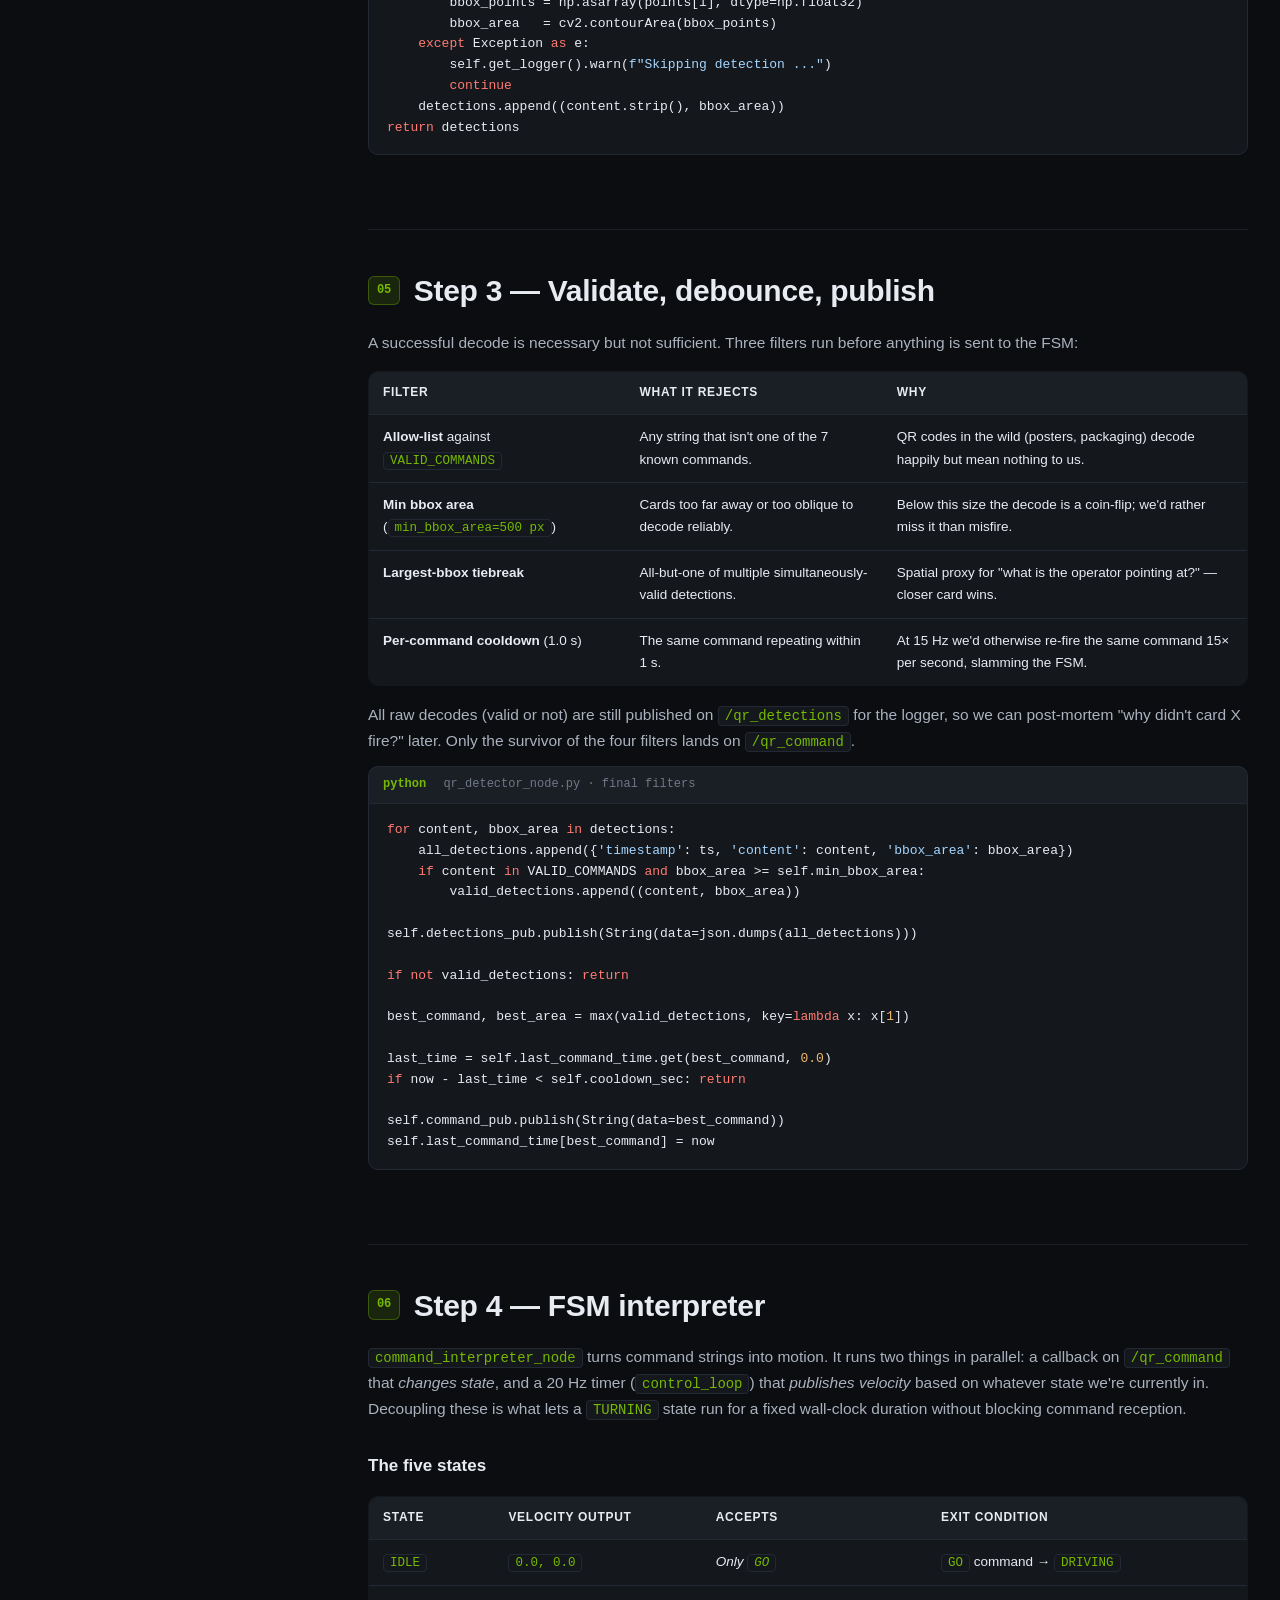
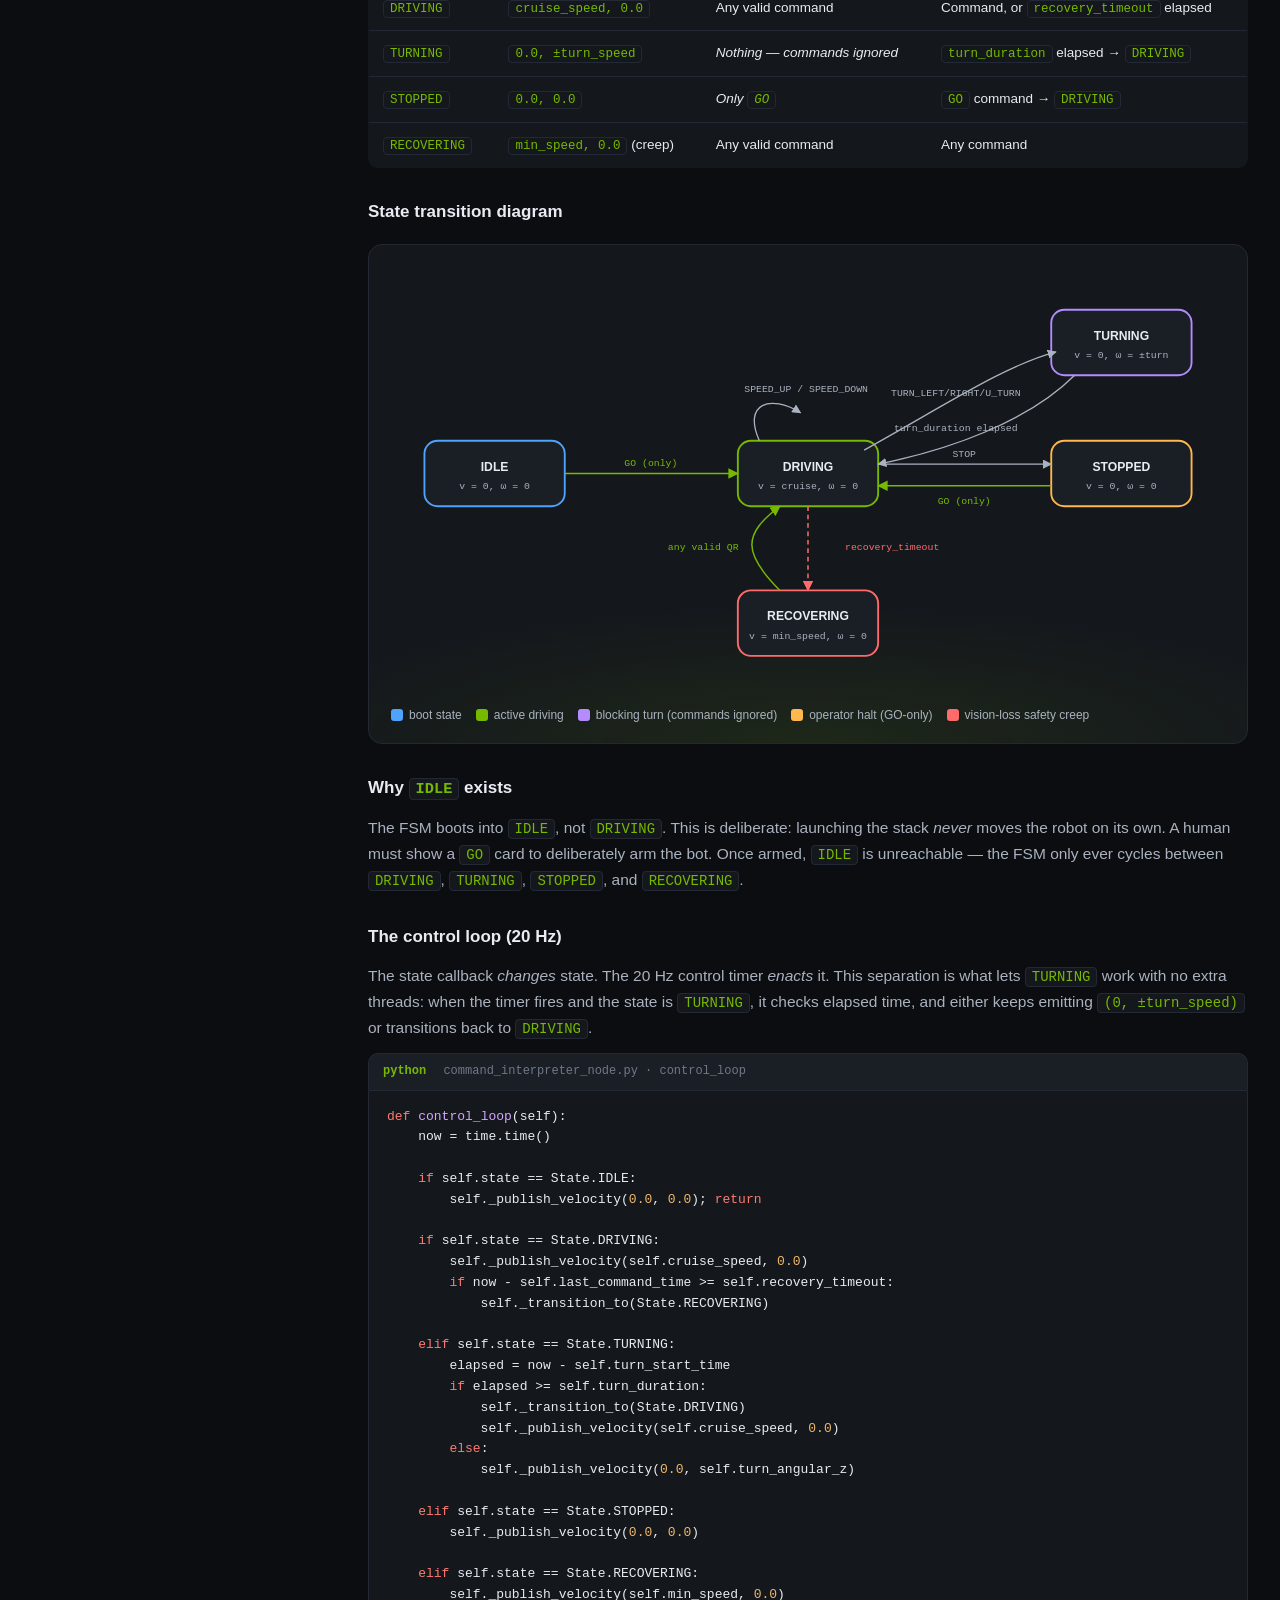
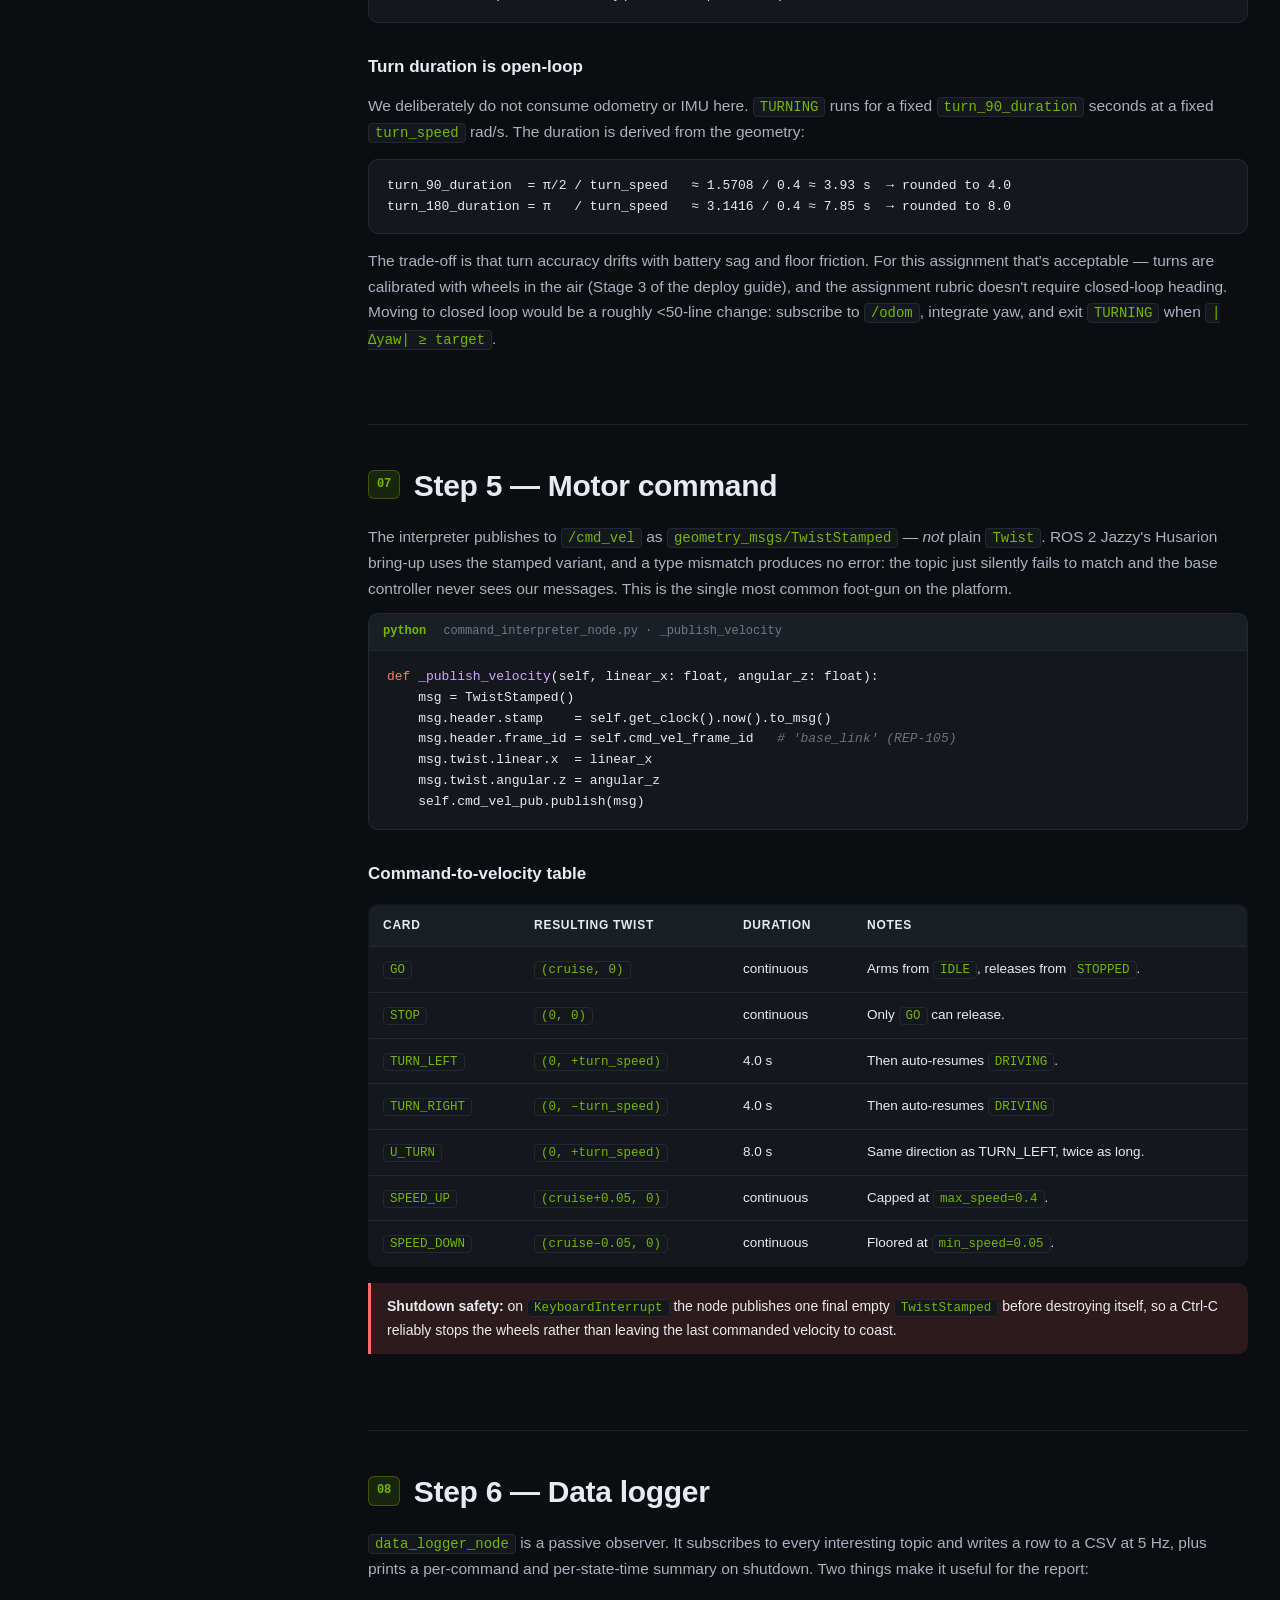
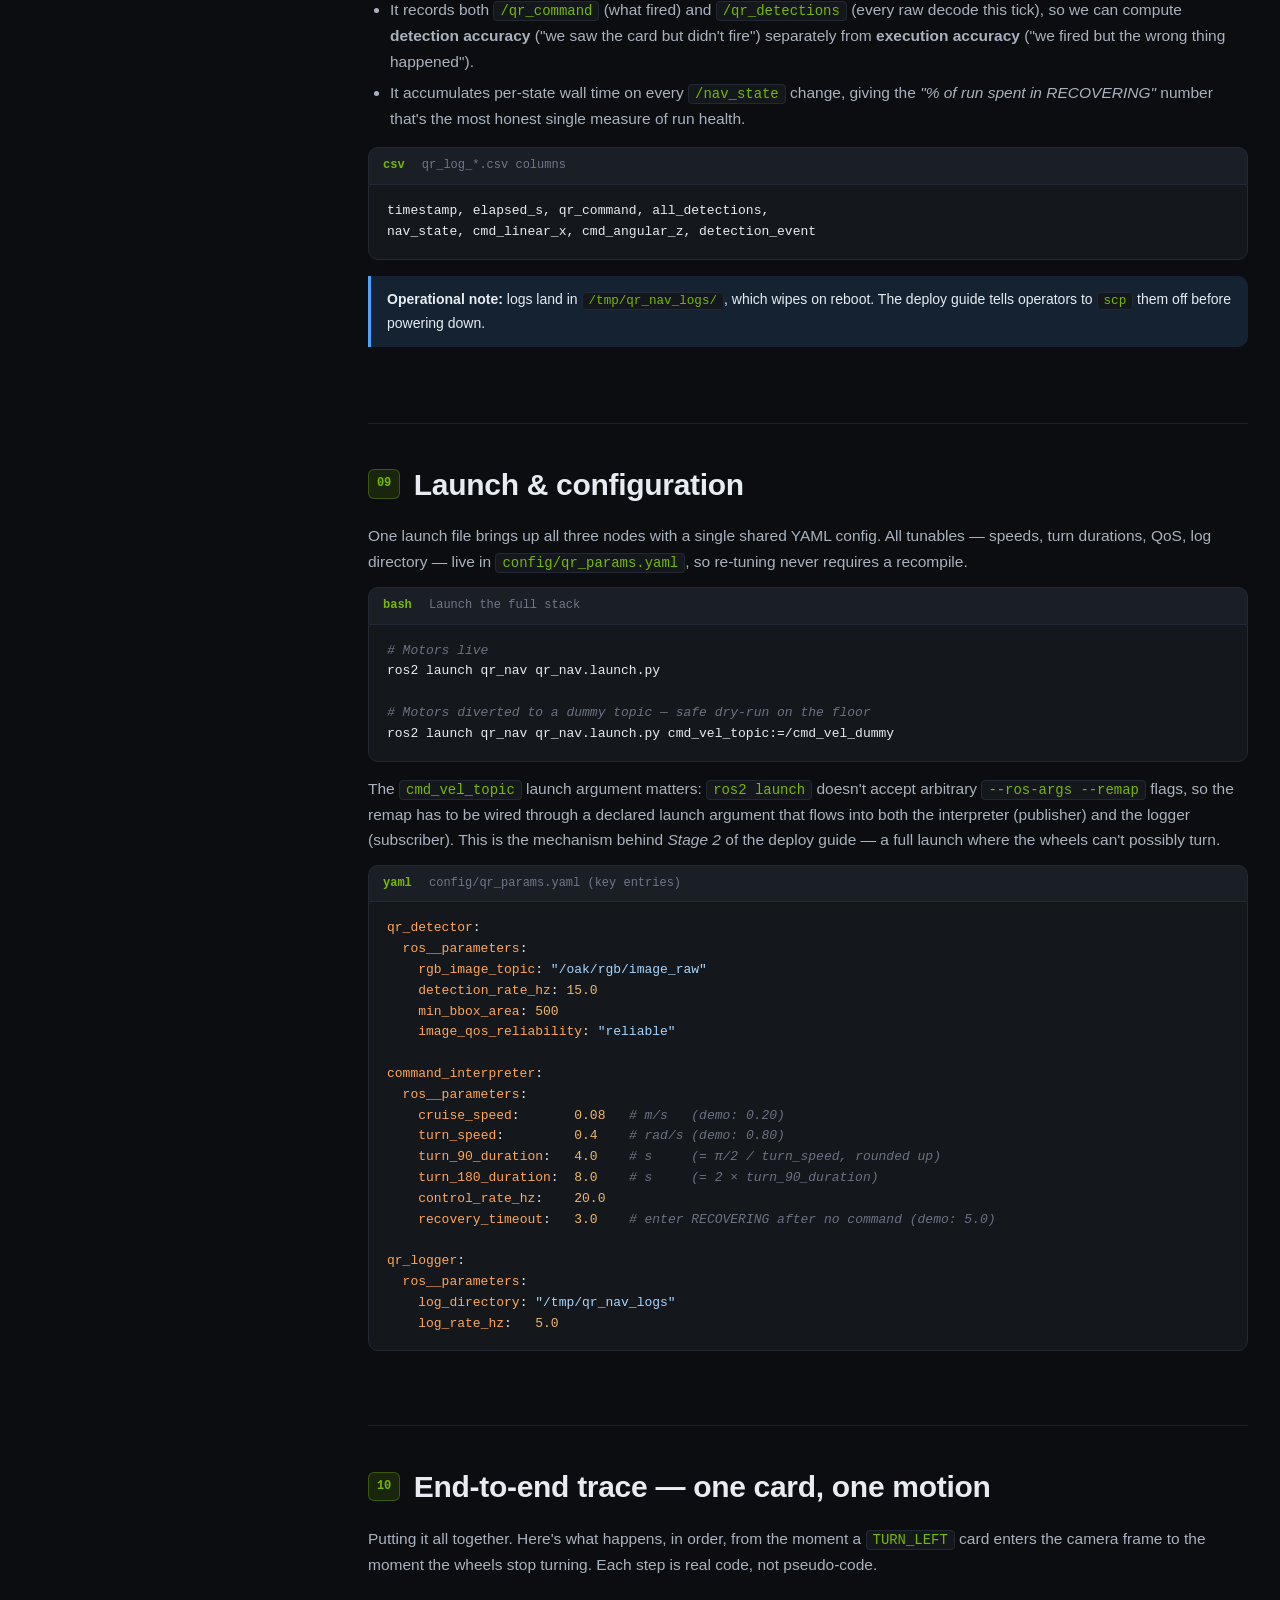
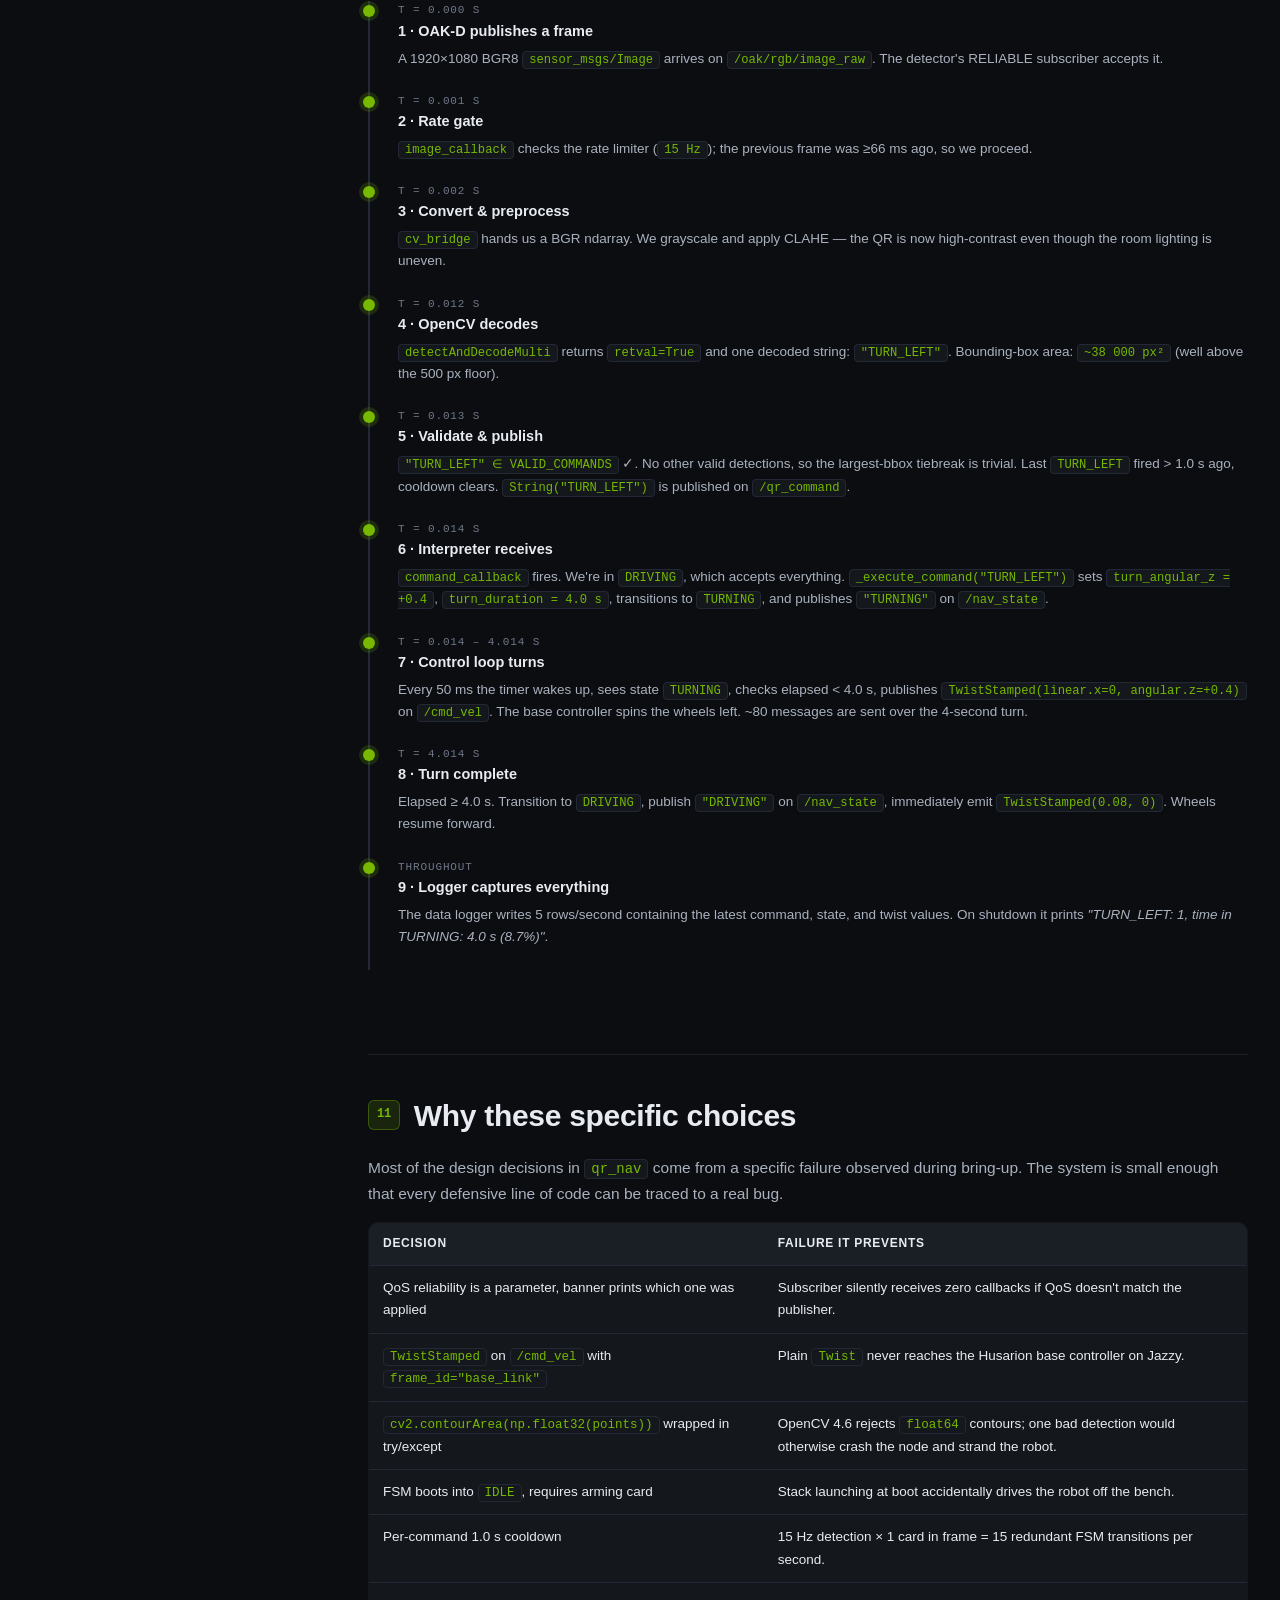
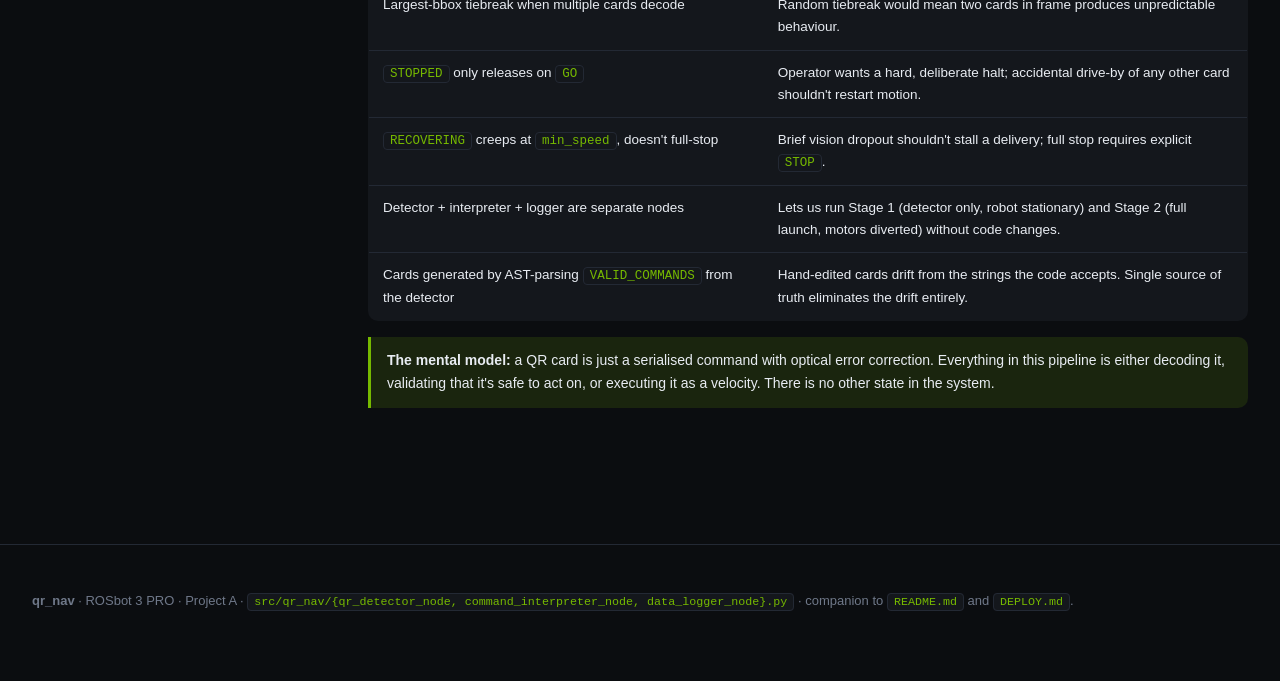
==== commit a4f4a636: "fix: IDLE STATE only accept GO [QR]" ====
--- a/src/docs/qr_nav_explained.html
+++ b/src/docs/qr_nav_explained.html
@@ -459,9 +459,8 @@
     <span class="chip"><span class="dot"></span>ROS&nbsp;2 Jazzy</span>
     <span class="chip"><span class="dot"></span>Python 3.10+</span>
     <span class="chip"><span class="dot"></span>OpenCV 4.6</span>
-    <span class="chip"><span class="dot"></span>OAK-D Pro RGB + mono + IR</span>
-    <span class="chip"><span class="dot"></span>adaptive lighting (BRIGHT/DIM/DARK)</span>
-    <span class="chip"><span class="dot"></span>3 nodes · 7 topics</span>
+    <span class="chip"><span class="dot"></span>OAK-D Pro RGB</span>
+    <span class="chip"><span class="dot"></span>3 nodes · 4 topics</span>
   </div>
 </header>
 
@@ -482,7 +481,6 @@
       <li><a href="#logger">Step 6 — Data logger</a></li>
       <li><a href="#launch">Launch &amp; configuration</a></li>
       <li><a href="#trace">End-to-end trace</a></li>
-      <li><a href="#adaptive">Adaptive lighting &amp; dark-room operation</a></li>
       <li><a href="#hardening">Why these specific choices</a></li>
     </ol>
   </nav>
@@ -943,9 +941,9 @@
       </tr></thead>
       <tbody>
         <tr><td><code>IDLE</code></td>
-          <td><code>0.0, 0.0</code></td>
-          <td>Any valid command</td>
-          <td>First command received (no auto-exit — boot-safe)</td></tr>
+            <td><code>0.0, 0.0</code></td>
+            <td><em>Only <code>GO</code></em></td>
+            <td><code>GO</code> command → <code>DRIVING</code></td></tr>
         <tr><td><code>DRIVING</code></td>
           <td><code>cruise_speed, 0.0</code></td>
           <td>Any valid command</td>
@@ -1040,17 +1038,13 @@
 
         <!-- IDLE -> DRIVING -->
         <path class="edge-good" d="M190,225 L375,225" marker-end="url(#arrA)"/>
-        <text class="edge-lbl edge-lbl-good" x="282" y="217">first command (e.g. GO)</text>
+        <text class="edge-lbl edge-lbl-good" x="282" y="217">GO (only)</text>
 
         <!-- DRIVING <-> TURNING -->
         <path class="edge" d="M510,200 C600,150 660,110 715,95" marker-end="url(#arr)"/>
         <text class="edge-lbl" x="608" y="142">TURN_LEFT/RIGHT/U_TURN</text>
         <path class="edge" d="M735,120 C685,170 600,200 525,215" marker-end="url(#arr)"/>
         <text class="edge-lbl" x="608" y="180">turn_duration elapsed</text>
-
-        <!-- IDLE -> TURNING (less common but legal) -->
-        <path class="edge" d="M180,205 C400,40 550,40 720,70" marker-end="url(#arr)"/>
-        <text class="edge-lbl" x="450" y="40">IDLE → turn → ends in DRIVING</text>
 
         <!-- DRIVING <-> STOPPED -->
         <path class="edge" d="M525,215 L710,215" marker-end="url(#arr)"/>
@@ -1083,7 +1077,7 @@
     <p>
       The FSM boots into <code>IDLE</code>, not <code>DRIVING</code>. This is
       deliberate: launching the stack <em>never</em> moves the robot on its own.
-      A human shows the first card to deliberately arm the bot. Once armed,
+      A human must show a <code>GO</code> card to deliberately arm the bot. Once armed,
       <code>IDLE</code> is unreachable — the FSM only ever cycles between
       <code>DRIVING</code>, <code>TURNING</code>, <code>STOPPED</code>, and
       <code>RECOVERING</code>.
@@ -1175,7 +1169,7 @@
         <tr><td><code>GO</code></td><td><code>(cruise, 0)</code></td><td>continuous</td><td>Arms from <code>IDLE</code>, releases from <code>STOPPED</code>.</td></tr>
         <tr><td><code>STOP</code></td><td><code>(0, 0)</code></td><td>continuous</td><td>Only <code>GO</code> can release.</td></tr>
         <tr><td><code>TURN_LEFT</code></td><td><code>(0, +turn_speed)</code></td><td>4.0 s</td><td>Then auto-resumes <code>DRIVING</code>.</td></tr>
-        <tr><td><code>TURN_RIGHT</code></td><td><code>(0, –turn_speed)</code></td><td>4.0 s</td><td>"</td></tr>
+        <tr><td><code>TURN_RIGHT</code></td><td><code>(0, –turn_speed)</code></td><td>4.0 s</td><td>Then auto-resumes <code>DRIVING</code></td></tr>
         <tr><td><code>U_TURN</code></td><td><code>(0, +turn_speed)</code></td><td>8.0 s</td><td>Same direction as TURN_LEFT, twice as long.</td></tr>
         <tr><td><code>SPEED_UP</code></td><td><code>(cruise+0.05, 0)</code></td><td>continuous</td><td>Capped at <code>max_speed=0.4</code>.</td></tr>
         <tr><td><code>SPEED_DOWN</code></td><td><code>(cruise–0.05, 0)</code></td><td>continuous</td><td>Floored at <code>min_speed=0.05</code>.</td></tr>
@@ -1374,258 +1368,9 @@
     </div>
   </section>
 
-  <!-- ============== 11. ADAPTIVE LIGHTING ============== -->
-  <section id="adaptive">
-    <h2><span class="num">11</span>Adaptive lighting &amp; dark-room operation</h2>
-    <p>
-      The basic pipeline (sections 1–10) only uses the OAK-D Pro's
-      <strong>RGB sensor</strong>. RGB has an IR-cut filter, so in a dark
-      room it returns near-black frames and QR decoding stops. The
-      adaptive-lighting extension lets the same robot keep working when
-      the room lights go out, by switching to the OAK-D Pro's
-      <strong>IR-sensitive mono camera</strong> and turning on the
-      onboard 850&nbsp;nm IR floodlight — both of which are already
-      bolted to the camera and were previously unused.
-    </p>
-
-    <div class="callout good">
-      <strong>Default behaviour is unchanged.</strong> With
-      <code>adaptive_lighting: true</code> (the default) the monitor
-      <em>observes</em> on every launch but only flips anything when
-      luma actually drops below the configured thresholds. In a normal
-      lab it stays in <code>BRIGHT</code> forever, no sensor swap and
-      no IR — identical to pre-adaptive behaviour. Set
-      <code>adaptive_lighting: false</code> as a kill switch.
-    </div>
-
-    <h3>The three lighting states</h3>
-    <table class="tbl">
-      <thead><tr>
-        <th>State</th><th>Sensor</th><th>cv_bridge encoding</th><th>IR floodlight</th><th>Dot projector</th>
-      </tr></thead>
-      <tbody>
-        <tr>
-          <td><code>BRIGHT</code></td>
-          <td><code>/oak/rgb/image_raw</code></td>
-          <td><code>bgr8</code></td>
-          <td>0&nbsp;mA</td>
-          <td>0&nbsp;mA</td>
-        </tr>
-        <tr>
-          <td><code>DIM</code></td>
-          <td><code>/oak/rgb/image_raw</code></td>
-          <td><code>bgr8</code></td>
-          <td>~300&nbsp;mA (floodlight on, scene still mostly visible)</td>
-          <td>0&nbsp;mA</td>
-        </tr>
-        <tr>
-          <td><code>DARK</code></td>
-          <td><code>/oak/left/image_raw</code> (mono)</td>
-          <td><code>mono8</code></td>
-          <td>~1000&nbsp;mA (full IR illumination)</td>
-          <td>0&nbsp;mA</td>
-        </tr>
-      </tbody>
-    </table>
-
-    <p>
-      The dot projector is <strong>always</strong> forced to 0&nbsp;mA.
-      Its job is to project a speckle pattern for stereo-depth
-      texture — exactly the high-frequency noise that destroys QR
-      decoding. Even when we never visit <code>DARK</code>, the
-      detector pushes <code>i_laser_dot_projector_current = 0</code> to
-      <code>/oak</code> on every confirmed transition just in case
-      something else turned it on.
-    </p>
-
-    <h3>How the classifier decides</h3>
-    <p>
-      Two signals, combined. Both are computed in
-      <code>_update_lighting_monitor</code> on every detector frame.
-    </p>
-    <table class="tbl">
-      <thead><tr>
-        <th>Signal</th><th>What it is</th><th>What it catches</th>
-      </tr></thead>
-      <tbody>
-        <tr>
-          <td><strong>Luma EMA</strong></td>
-          <td>Mean grayscale pixel value, low-pass-filtered with α = 0.1 (~10-frame time constant).</td>
-          <td>The fast signal. Picks up "the lights just went off" almost immediately.</td>
-        </tr>
-        <tr>
-          <td><strong>Decode-success rate</strong></td>
-          <td>Sliding window of the last 30 frames; True if any QR decoded that frame.</td>
-          <td>The slow signal. Catches "luma looks fine, but glare/contrast killed decoding."</td>
-        </tr>
-      </tbody>
-    </table>
-
-    <p>
-      The classifier picks a <em>candidate</em> state every frame from
-      these signals, with two safeguards:
-    </p>
-    <ul>
-      <li>
-        <strong>Hysteresis.</strong> Each state has a threshold to
-        <em>enter</em>; luma has to rise
-        <code>luma_bright_hysteresis</code> <em>above</em> that
-        threshold before we leave. Without this, a single bright frame
-        at the edge of <code>DARK</code> would flicker us back to
-        <code>DIM</code> and back to <code>DARK</code>.
-      </li>
-      <li>
-        <strong>Dwell.</strong> The candidate state has to remain stable
-        for <code>state_dwell_sec</code> seconds (default 2&nbsp;s) before
-        we <em>promote</em> it to the confirmed
-        <code>lighting_state</code>. One-second cloud shadows and camera
-        auto-exposure settling don't trigger sensor switches.
-      </li>
-    </ul>
-
-    <p>
-      A confirmed transition logs as
-      <code>Lighting state: BRIGHT -&gt; DIM (luma_ema=42.3, decode_rate=0.05)</code>
-      and triggers (a) the IR floodlight change and (b) the switch
-      handshake (only if the sensor mode also needs to change, i.e.
-      DIM ↔ DARK).
-    </p>
-
-    <h3>The safe-switch handshake</h3>
-    <p>
-      Sensor swaps only happen while the robot is <strong>stationary</strong>
-      (<code>IDLE</code> / <code>STOPPED</code>). The detector
-      cannot decide this on its own — that's the command interpreter's
-      domain — so the two nodes coordinate over two new topics:
-    </p>
-
-    <table class="tbl">
-      <thead><tr><th>Topic</th><th>Direction</th><th>Payload</th><th>Meaning</th></tr></thead>
-      <tbody>
-        <tr>
-          <td><code>/qr_detector/switch_request</code></td>
-          <td>detector → interpreter</td>
-          <td>target lighting state (e.g. <code>"DARK"</code>)</td>
-          <td>"Please bring the robot to a stationary state so I can swap sensors."</td>
-        </tr>
-        <tr>
-          <td><code>/nav_state</code></td>
-          <td>interpreter → detector</td>
-          <td>FSM state name</td>
-          <td>Existing channel. Detector polls this to know when it's safe.</td>
-        </tr>
-        <tr>
-          <td><code>/qr_detector/switch_complete</code></td>
-          <td>detector → interpreter</td>
-          <td><code>"ok"</code> or <code>"timeout"</code></td>
-          <td>"New sensor confirmed (or didn't). You may resume."</td>
-        </tr>
-      </tbody>
-    </table>
-
-    <h3>What "bring the robot to STOPPED" means per FSM state</h3>
-    <table class="tbl">
-      <thead><tr>
-        <th>Current FSM state</th><th>Action on <code>switch_request</code></th>
-      </tr></thead>
-      <tbody>
-        <tr>
-          <td><code>IDLE</code> / <code>STOPPED</code></td>
-          <td>Already safe. Interpreter re-publishes <code>/nav_state</code> so the detector (which may have late-joined) sees the current state immediately.</td>
-        </tr>
-        <tr>
-          <td><code>DRIVING</code> / <code>RECOVERING</code></td>
-          <td>Transition to <code>STOPPED</code> immediately. There's no in-flight action to finish.</td>
-        </tr>
-        <tr>
-          <td><code>TURNING</code></td>
-          <td>Set the <code>pending_switch</code> flag. The existing turn-completion branch checks this and routes to <code>STOPPED</code> instead of resuming <code>DRIVING</code>. Mid-turn interrupts are avoided entirely.</td>
-        </tr>
-      </tbody>
-    </table>
-
-    <h3>Validation + auto-resume</h3>
-    <p>
-      Once the detector observes <code>STOPPED</code> on
-      <code>/nav_state</code>, it tears down the old image subscription
-      and creates a new one on the target topic with the correct
-      encoding (<code>mono8</code> for mono, <code>bgr8</code> for RGB).
-      The decode-success window is cleared so old-sensor history
-      doesn't immediately trigger another transition.
-    </p>
-    <p>
-      The detector then enters <code>VALIDATING</code> and waits for the
-      first <em>valid</em> QR decode on the new sensor — same definition
-      as the rest of the pipeline (in <code>VALID_COMMANDS</code>,
-      bbox ≥ <code>min_bbox_area</code>). On success it publishes
-      <code>switch_complete: ok</code> and the interpreter transitions
-      <code>STOPPED → DRIVING</code>. On timeout
-      (<code>validation_timeout_sec</code>, default 10&nbsp;s) it
-      publishes <code>switch_complete: timeout</code> and the robot
-      stays <code>STOPPED</code> — operator overrides with a
-      <code>GO</code> card.
-    </p>
-
-    <div class="callout good">
-      <strong>Why "any valid decode" instead of "GO" to resume?</strong>
-      The point of validation is to prove the new sensor sees QR codes,
-      not to ask the operator to do anything. Whatever card they happen
-      to show first counts: <code>GO</code>, <code>TURN_LEFT</code>,
-      anything in <code>VALID_COMMANDS</code>. After resumption the
-      same card is then executed by the FSM normally — so showing
-      <code>TURN_LEFT</code> validates the switch AND starts a turn.
-    </div>
-
-    <h3>Telemetry for tuning</h3>
-    <p>
-      Three topics, plus the data logger's new <code>lighting_state</code>
-      CSV column, are the entire feedback surface for tuning thresholds
-      in the demo room:
-    </p>
-    <pre><code>ros2 topic echo /qr_detector/lighting_state      # BRIGHT | DIM | DARK
-ros2 topic echo /qr_detector/lighting_metrics    # JSON: luma_ema, decode_rate, candidate, switch_phase, nav_state
-ros2 topic echo /qr_detector/switch_request      # informational
-ros2 topic echo /qr_detector/switch_complete     # ok / timeout</code></pre>
-
-    <p>
-      A typical tuning session: drive the robot through a known mix of
-      lighting, then post-process the CSV to see where the natural
-      luma boundaries are. Adjust <code>luma_dim_threshold</code> and
-      <code>luma_dark_threshold</code> so the state actually flips at
-      <em>your</em> demo-room boundaries, not the defaults.
-    </p>
-
-    <h3>What's in scope for this feature, and what isn't</h3>
-    <table class="tbl">
-      <thead><tr><th>In scope</th><th>Out of scope (deliberately deferred)</th></tr></thead>
-      <tbody>
-        <tr>
-          <td>Three lighting states: <code>BRIGHT</code>, <code>DIM</code>, <code>DARK</code>.</td>
-          <td>Continuous IR brightness control (only 3 discrete levels).</td>
-        </tr>
-        <tr>
-          <td>Switches only when stationary; mid-turn defers to turn completion.</td>
-          <td>Switching while <code>RECOVERING</code> or <code>DRIVING</code> without going through STOPPED (rejected per design).</td>
-        </tr>
-        <tr>
-          <td>RGB and mono camera each subscribed exclusively, one at a time.</td>
-          <td>Multi-camera fusion (RGB + mono running simultaneously).</td>
-        </tr>
-        <tr>
-          <td>Validation by "any valid decode on new sensor".</td>
-          <td>Auto-recovery from validation timeout (operator intervenes manually).</td>
-        </tr>
-        <tr>
-          <td>Auto-exposure left to the OAK-D's on-device controller.</td>
-          <td>Manual exposure/gain control optimised for QR contrast.</td>
-        </tr>
-      </tbody>
-    </table>
-  </section>
-
-  <!-- ============== 12. HARDENING ============== -->
+  <!-- ============== 9. HARDENING ============== -->
   <section id="hardening">
-    <h2><span class="num">12</span>Why these specific choices</h2>
+    <h2><span class="num">11</span>Why these specific choices</h2>
     <p>
       Most of the design decisions in <code>qr_nav</code> come from a specific
       failure observed during bring-up. The system is small enough that every
@@ -1676,30 +1421,6 @@
         <tr>
           <td>Cards generated by AST-parsing <code>VALID_COMMANDS</code> from the detector</td>
           <td>Hand-edited cards drift from the strings the code accepts. Single source of truth eliminates the drift entirely.</td>
-        </tr>
-        <tr>
-          <td>Adaptive lighting only switches while the FSM is <code>IDLE</code>/<code>STOPPED</code></td>
-          <td>Tearing down and re-creating the image subscription mid-turn would drop frames during a time-critical open-loop rotation. Stationary swaps cost only the operator's patience.</td>
-        </tr>
-        <tr>
-          <td>Mid-turn switch requests defer via a <code>pending_switch</code> flag, applied at turn completion</td>
-          <td>If lighting drops <em>during</em> a turn, interrupting the turn would leave the robot at an arbitrary angle. Honouring the turn first preserves predictability.</td>
-        </tr>
-        <tr>
-          <td>Hysteresis + dwell on lighting state transitions</td>
-          <td>A door opening, a passing shadow, or AE settling can drag instantaneous luma across a threshold. Without hysteresis the system would flicker between sensors at the boundary.</td>
-        </tr>
-        <tr>
-          <td>Validation = first valid decode on new sensor (not a fixed delay, not a GO card)</td>
-          <td>A fixed delay can't prove the new sensor works. Requiring a GO card forces an operator in the loop. "First valid decode" is self-validating: if the new feed can read QRs, we resume — whatever card happens to be visible.</td>
-        </tr>
-        <tr>
-          <td>IR dot projector forced to 0&nbsp;mA in every state</td>
-          <td>Speckle texture for stereo depth is exactly the high-frequency noise that breaks QR decoding. Re-applied on every transition because some other process might re-enable it.</td>
-        </tr>
-        <tr>
-          <td>IR parameter writes are fire-and-forget with retry on next transition</td>
-          <td>If the OAK driver isn't up yet, the detector still runs (Pass 1/2 are camera-agnostic). The next confirmed state transition tries again — late-starting depthai eventually catches up.</td>
         </tr>
       </tbody>
     </table>
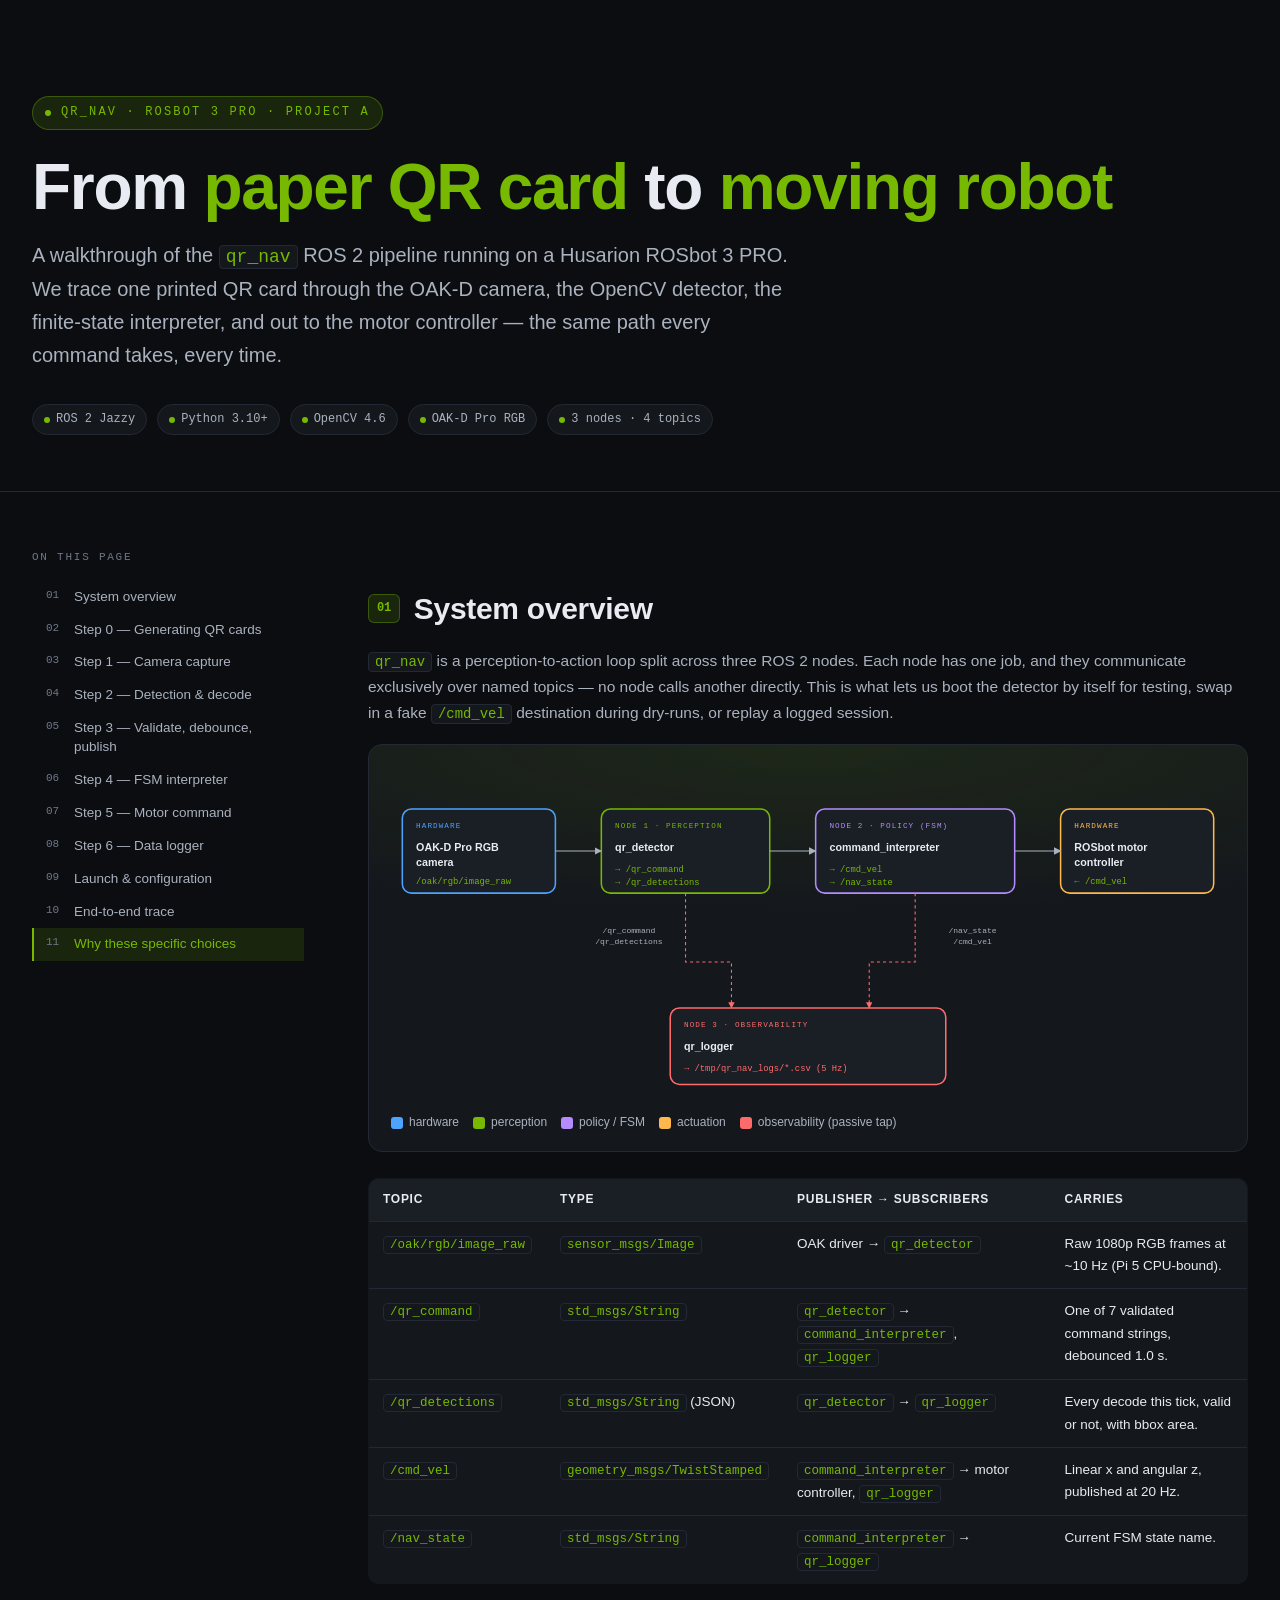
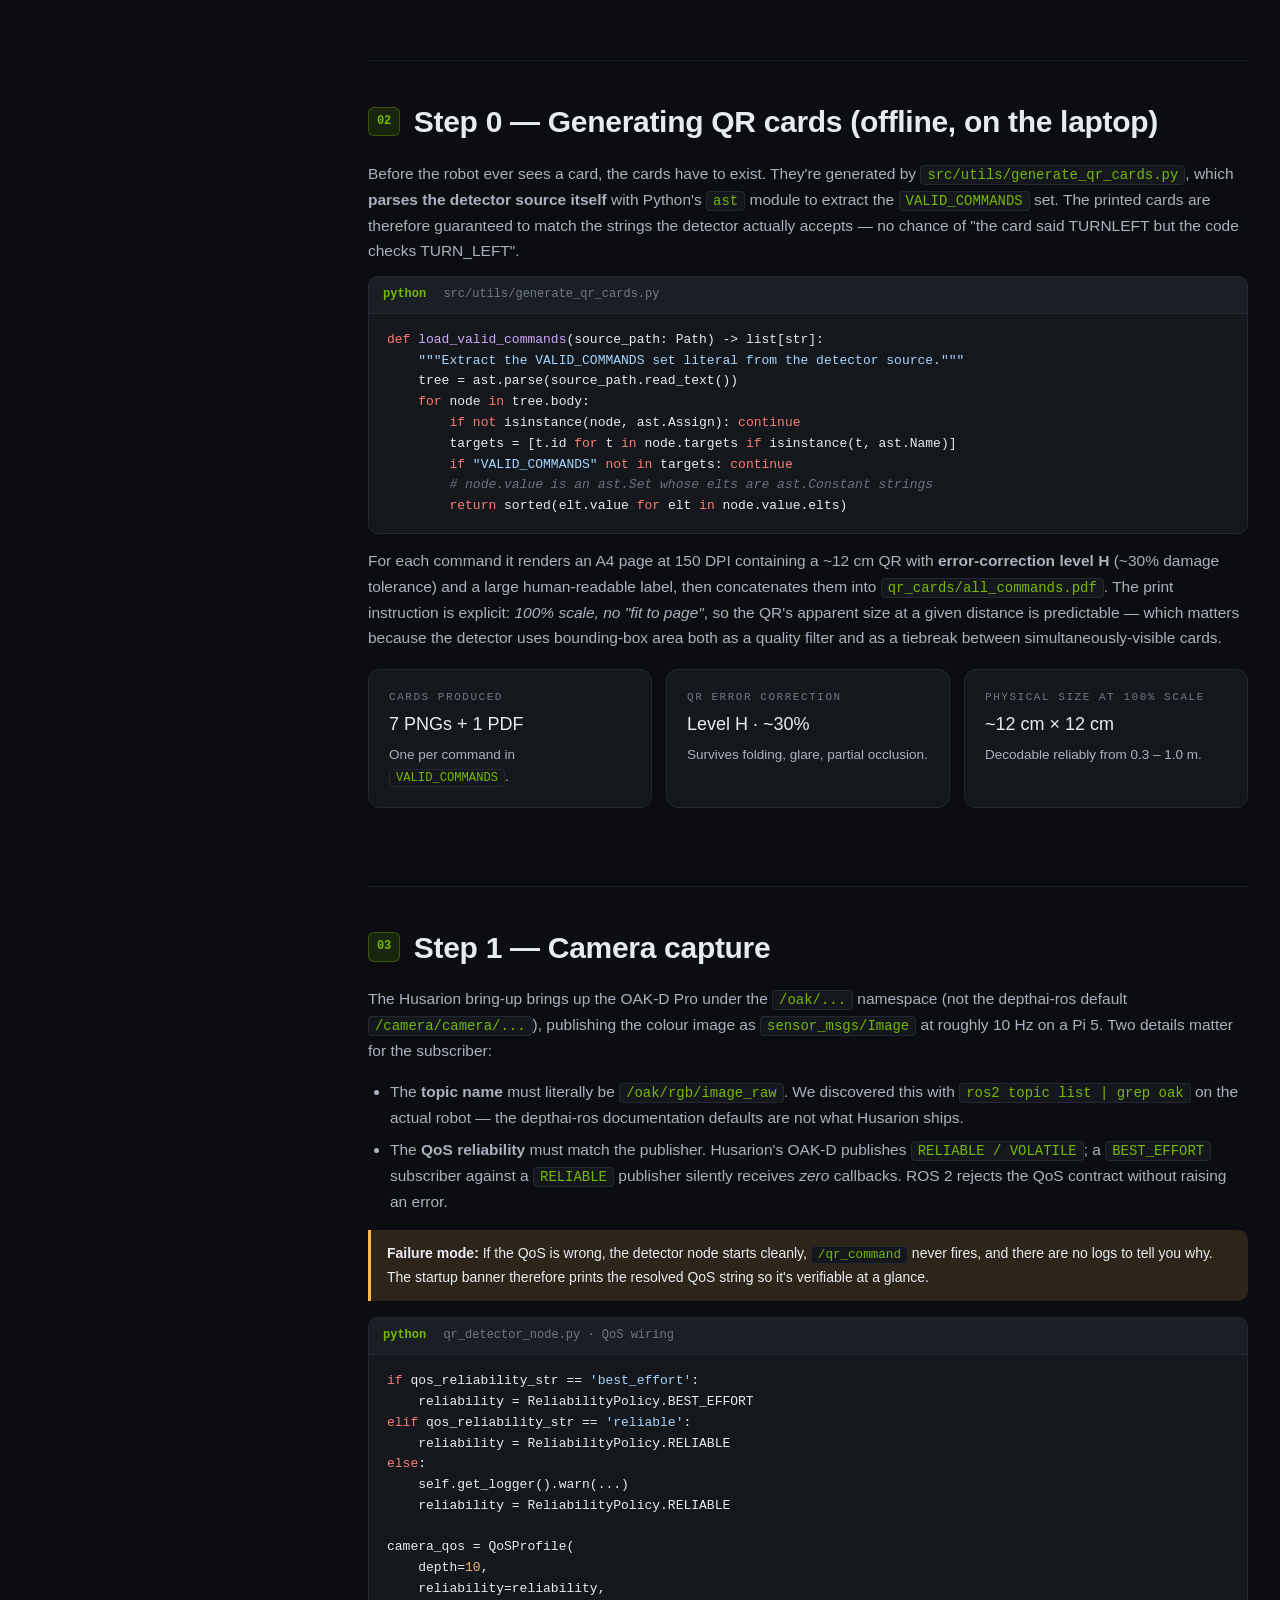
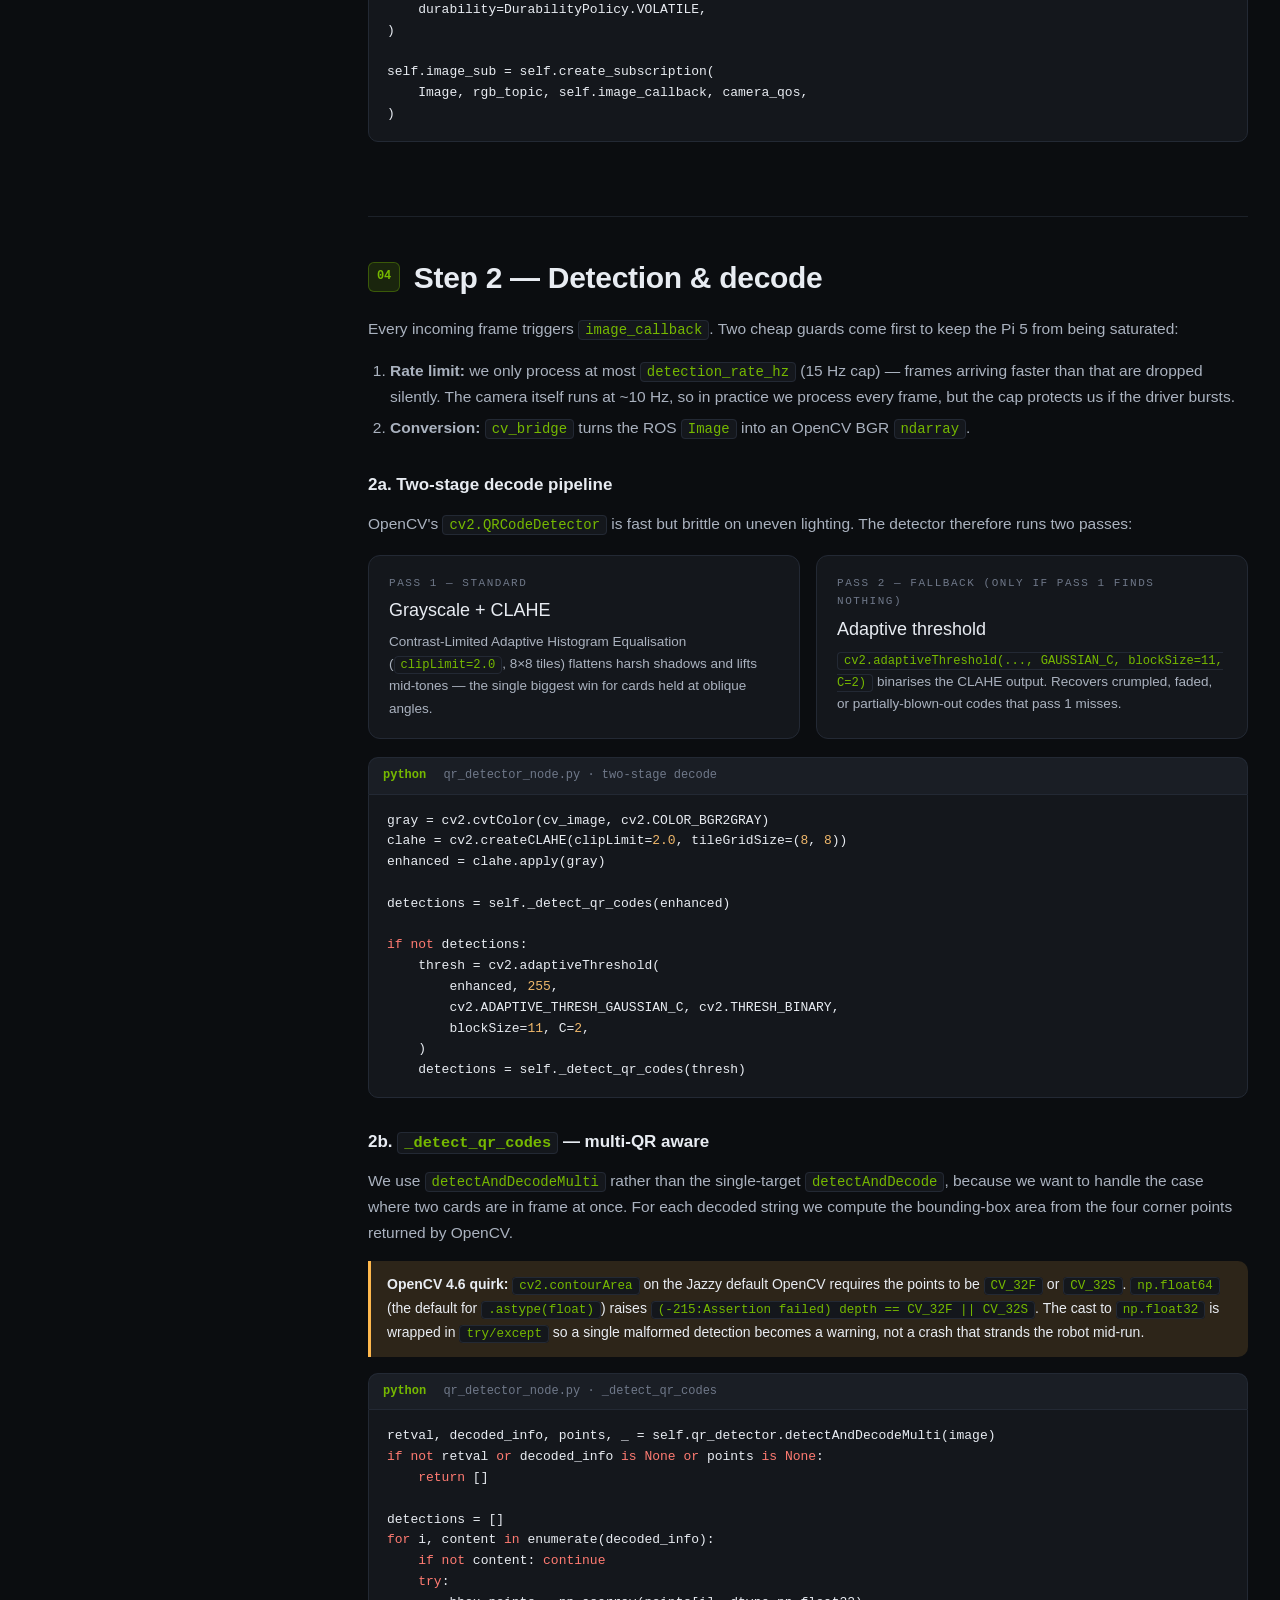
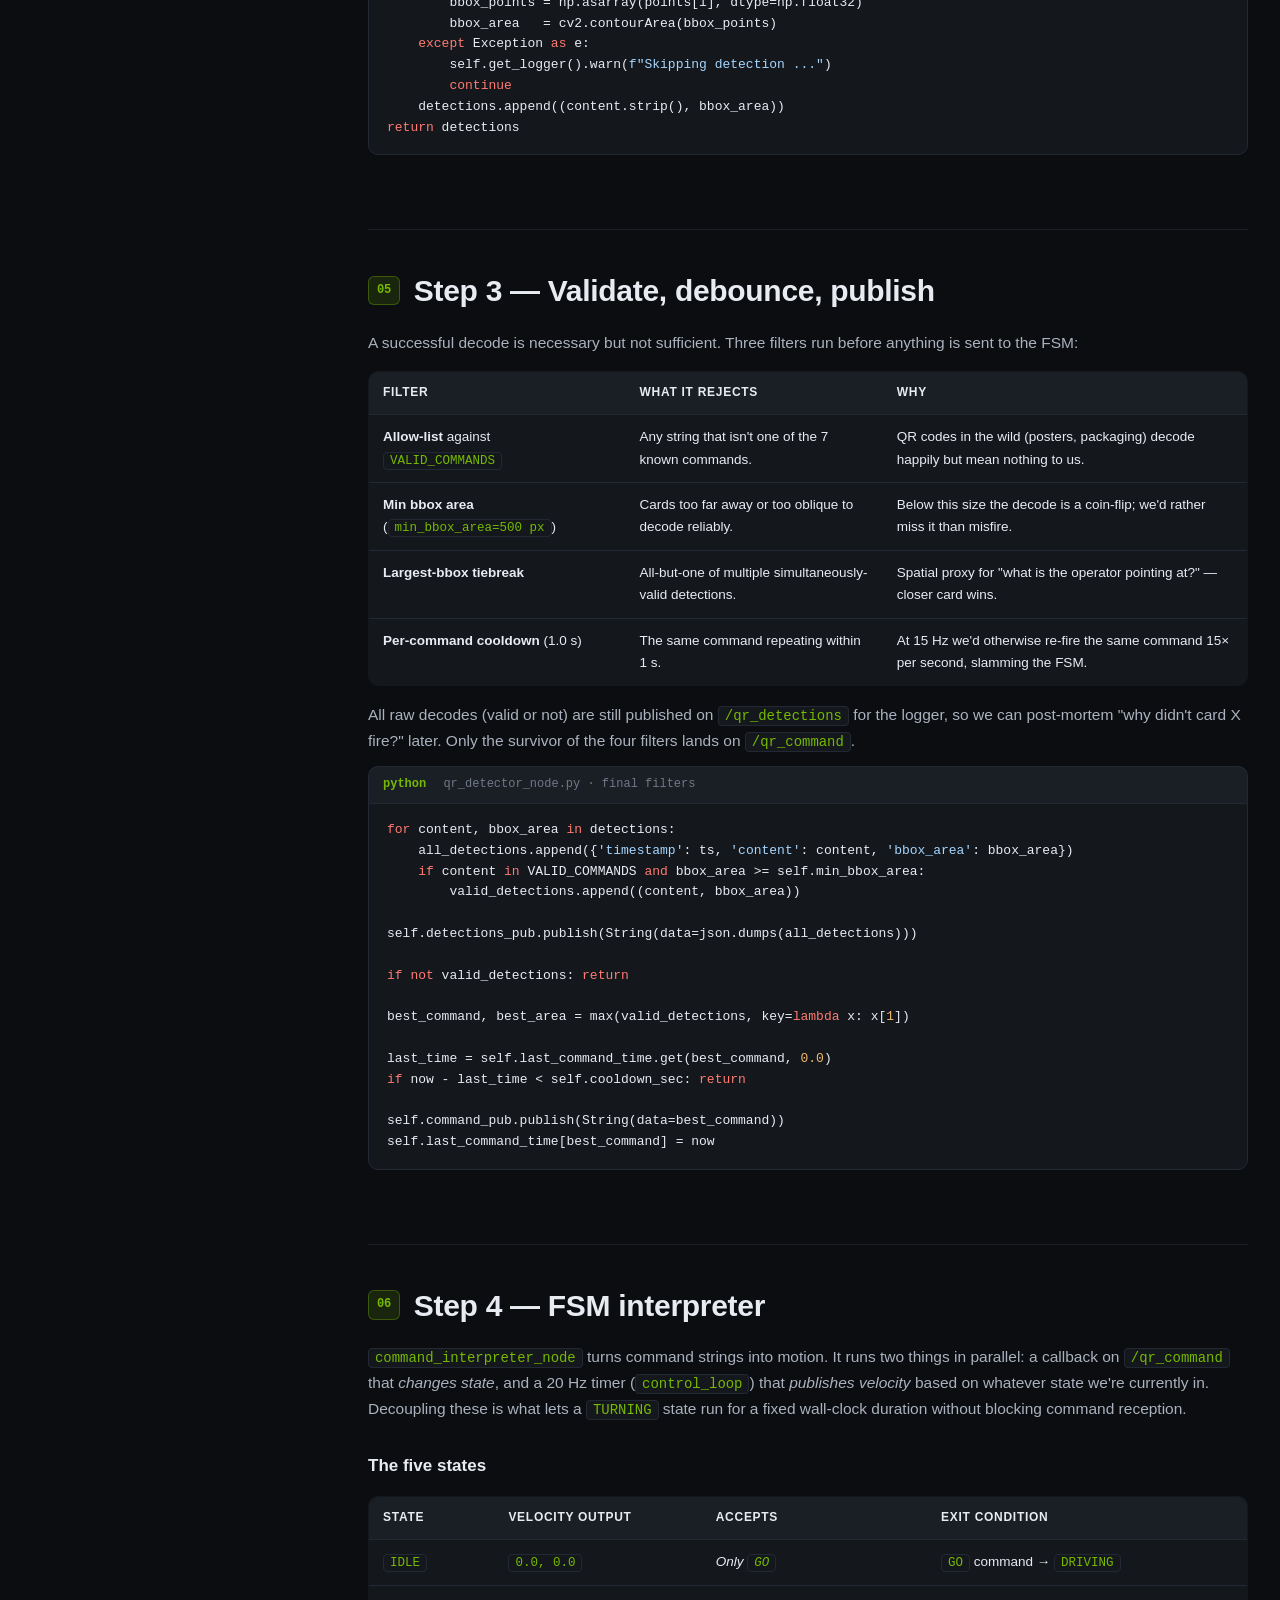
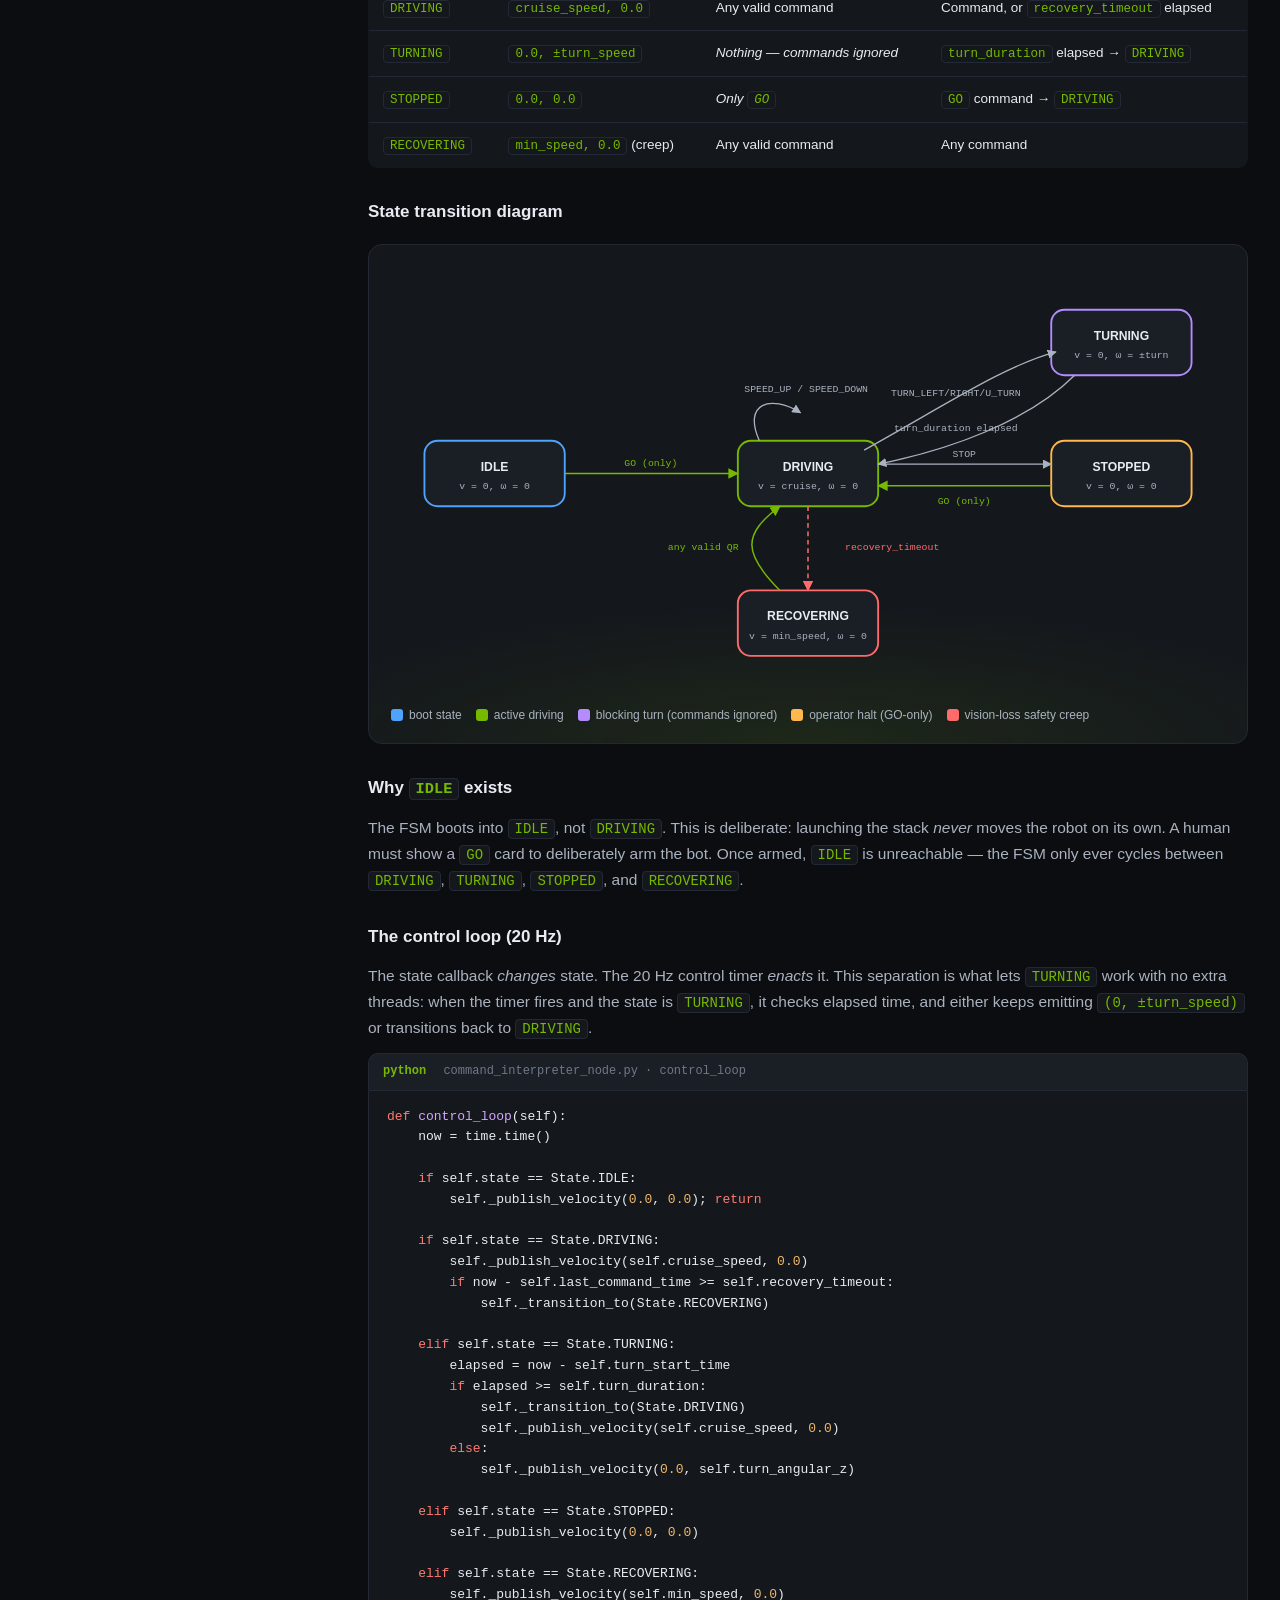
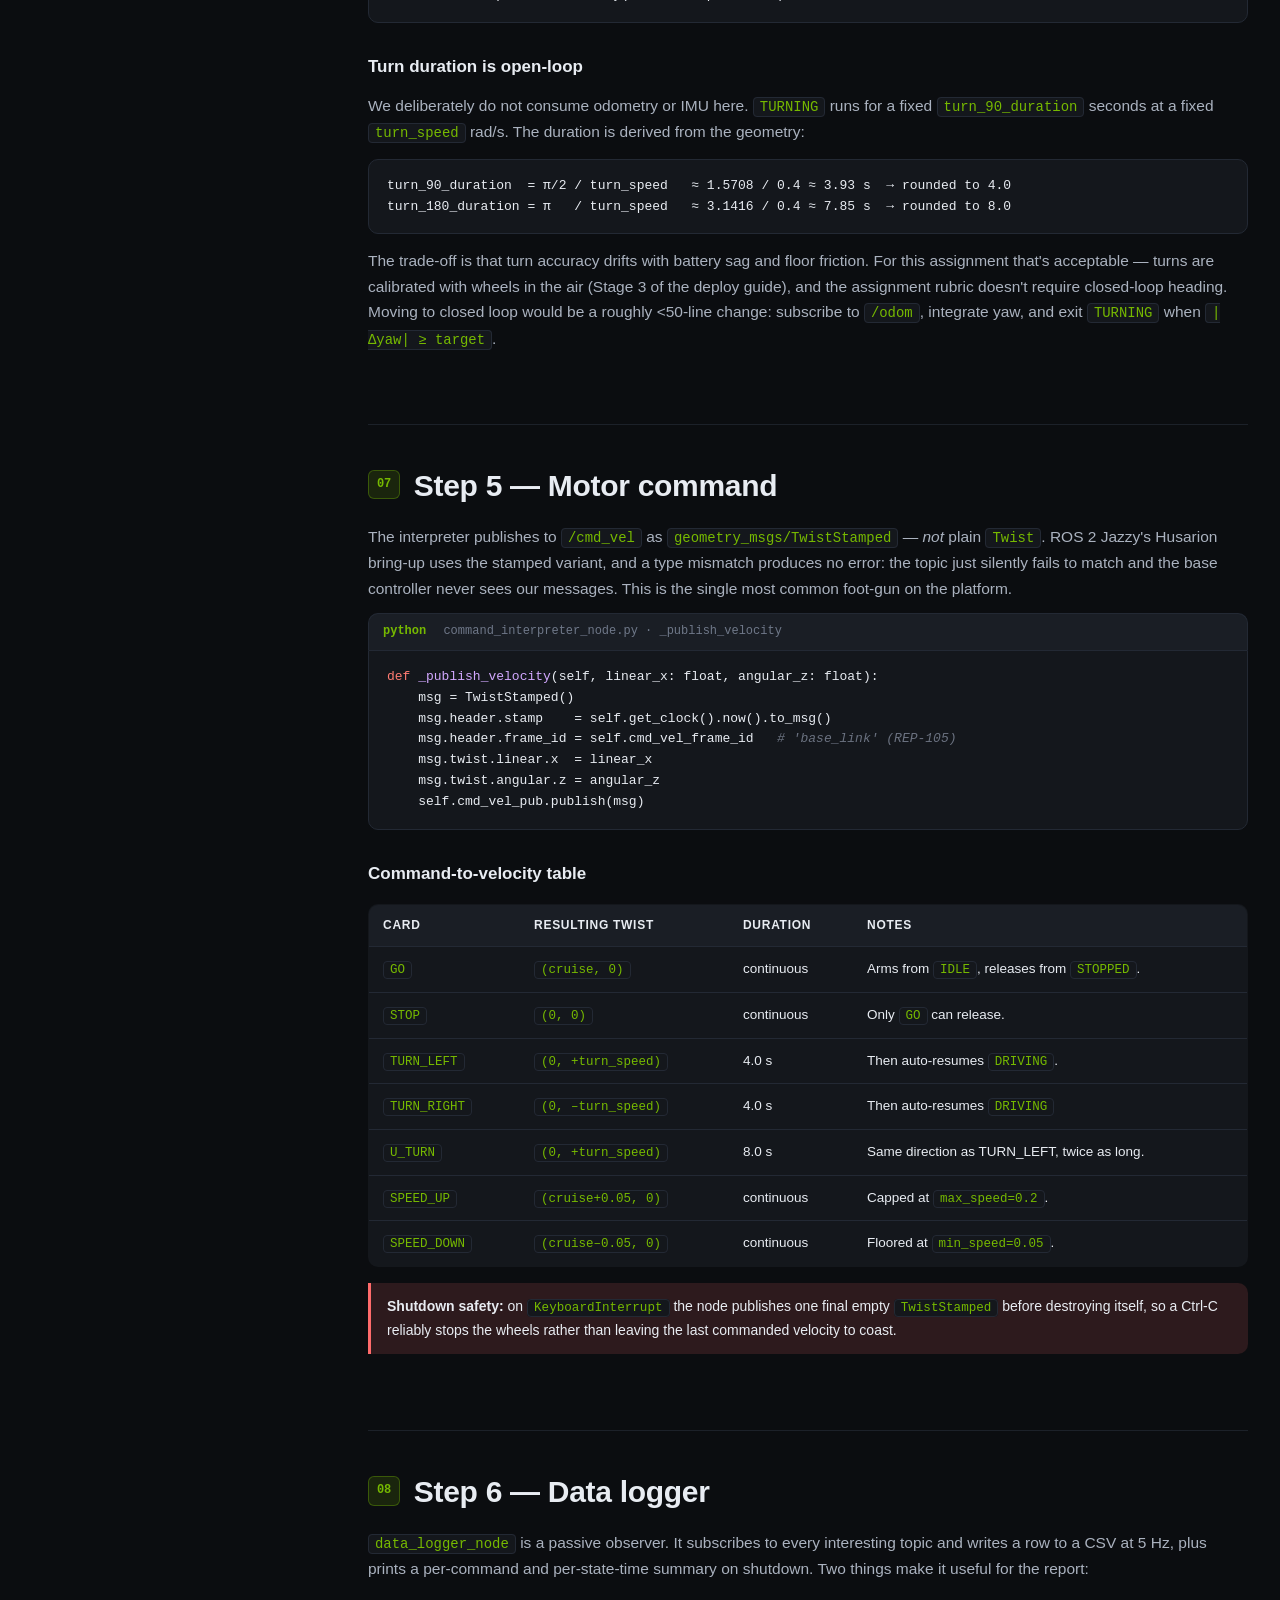
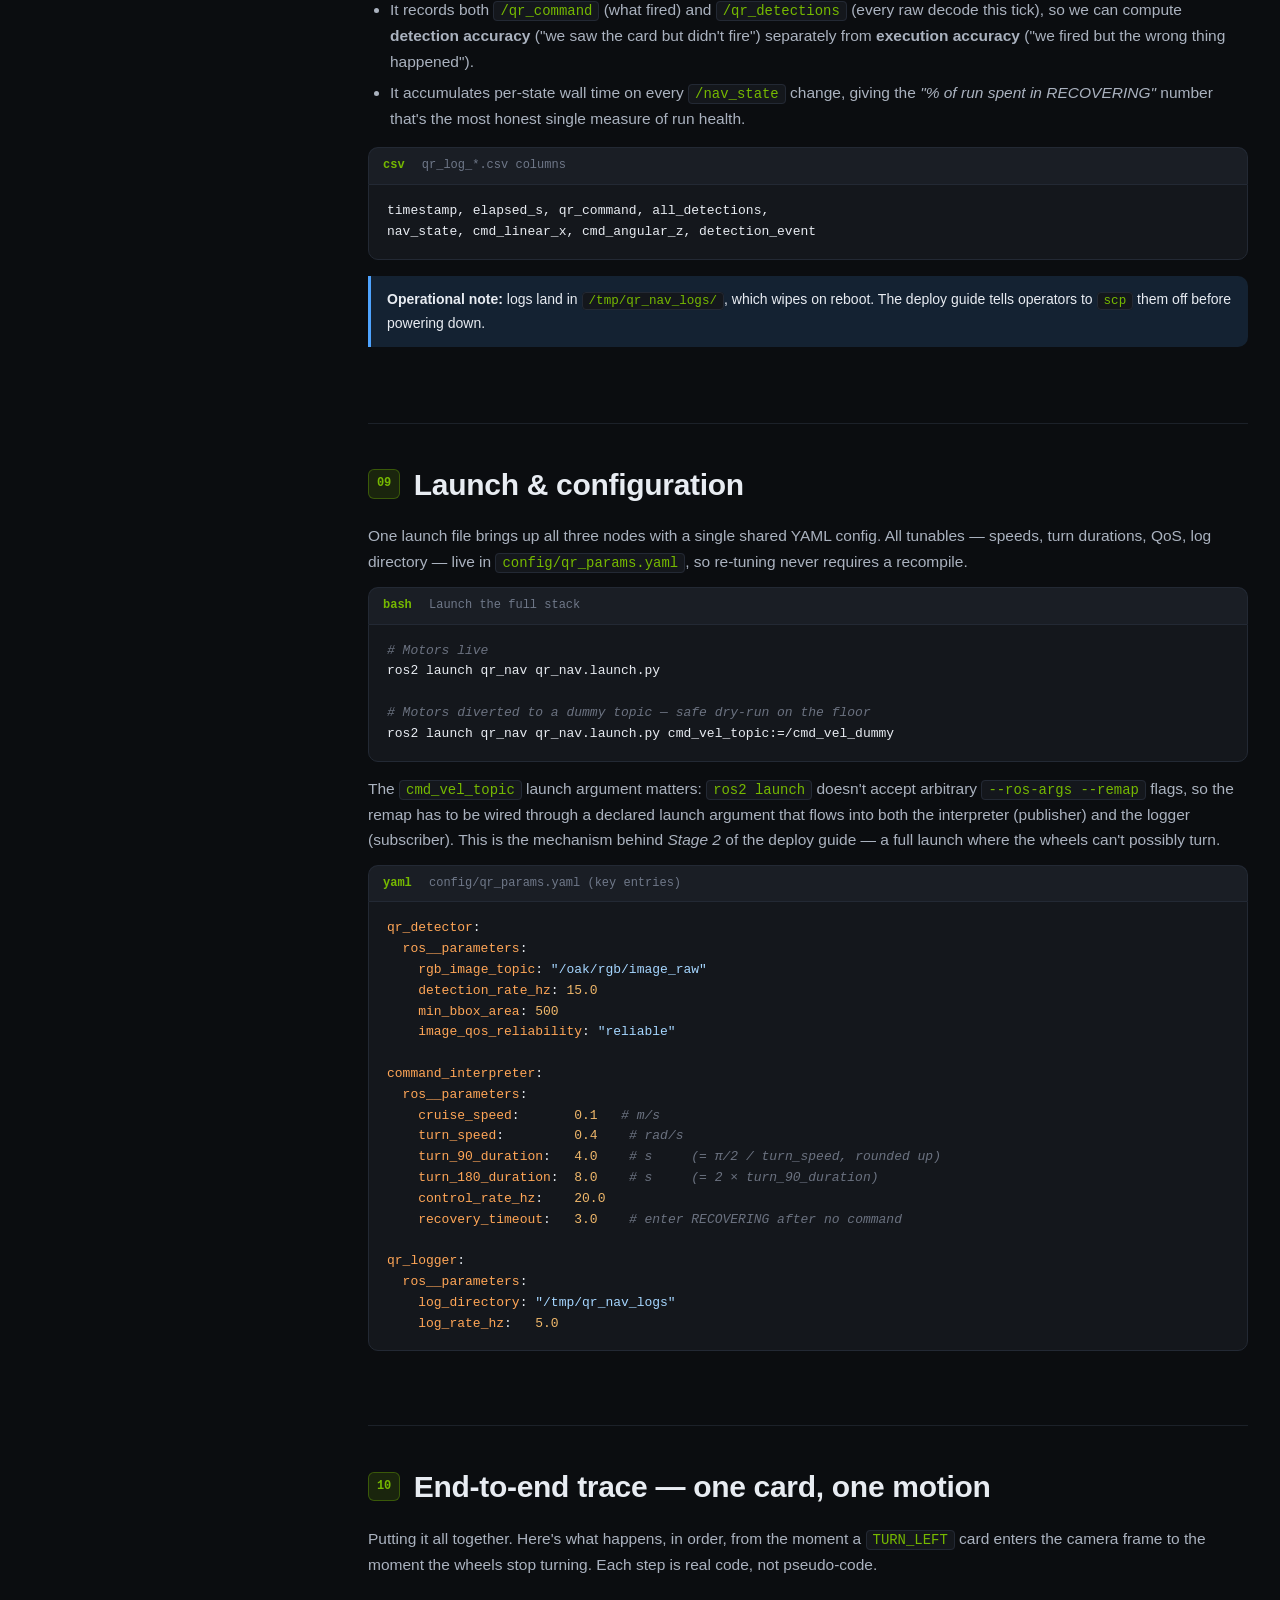
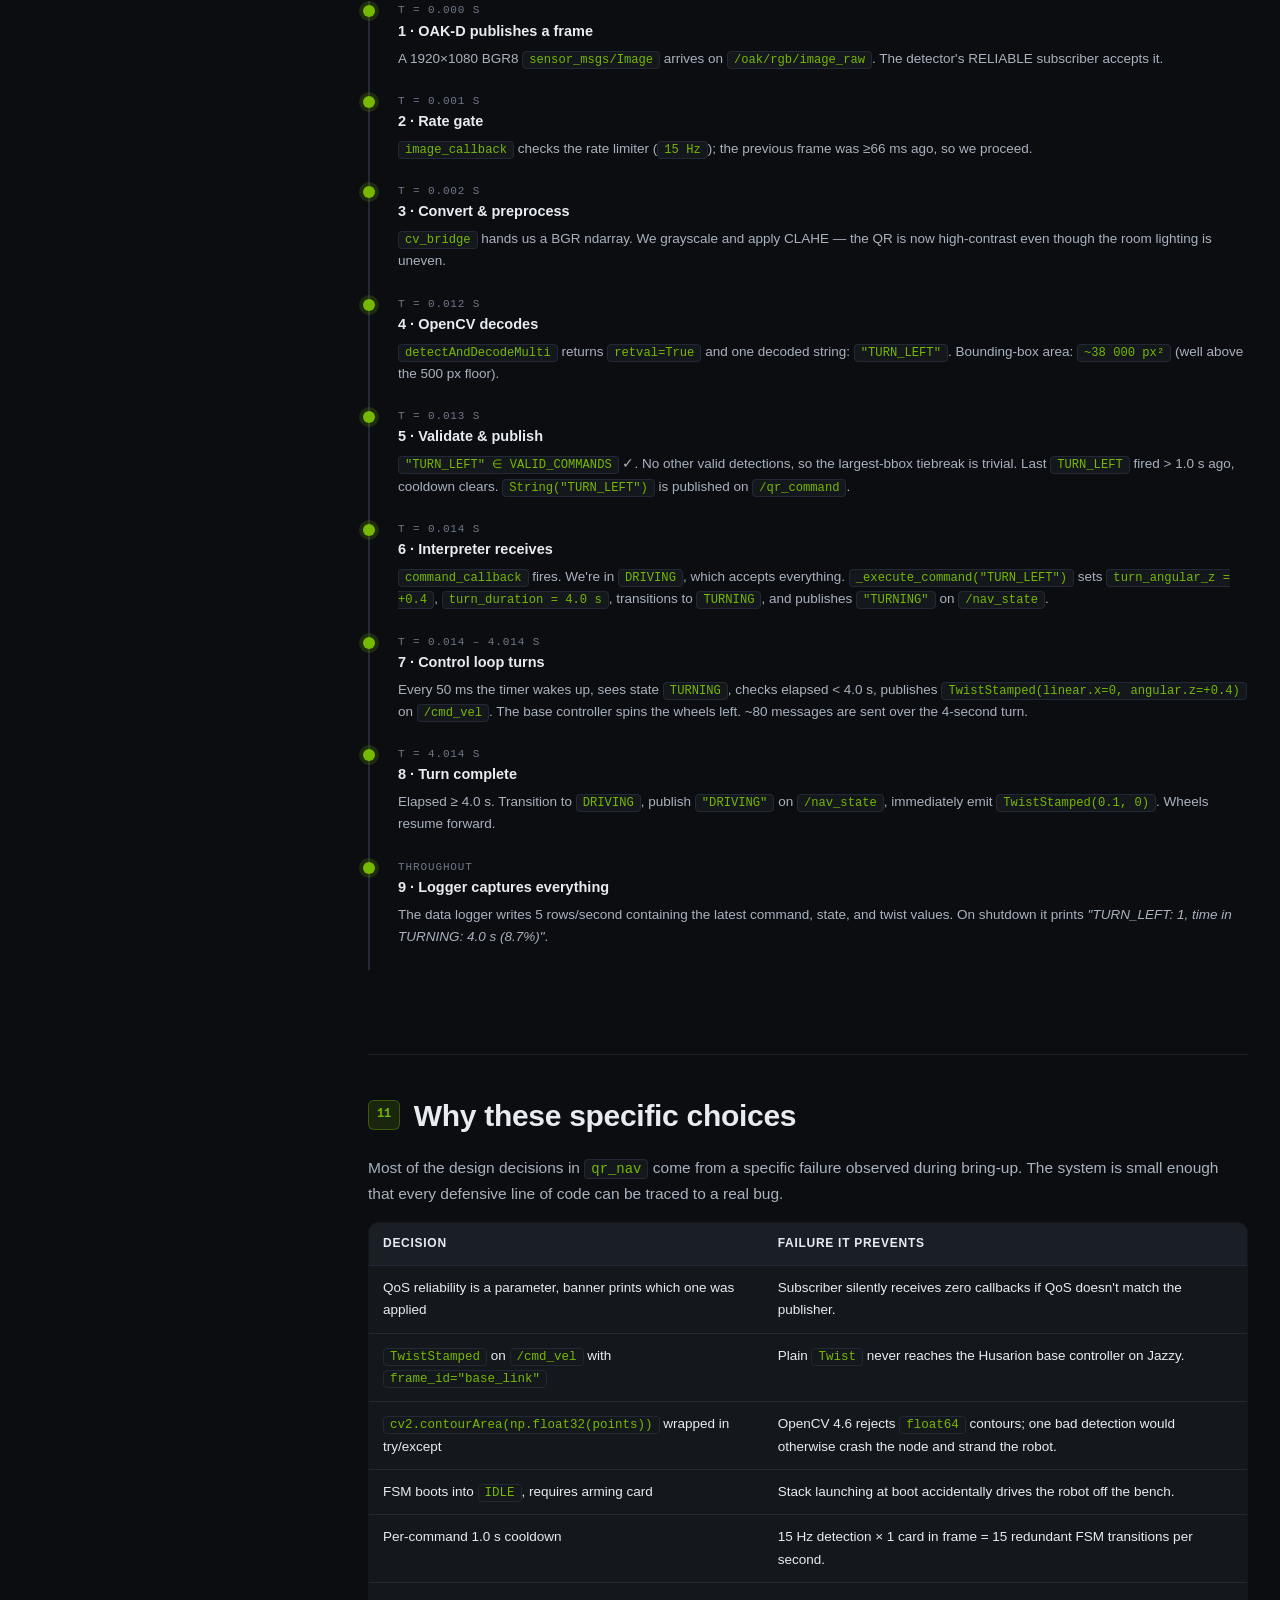
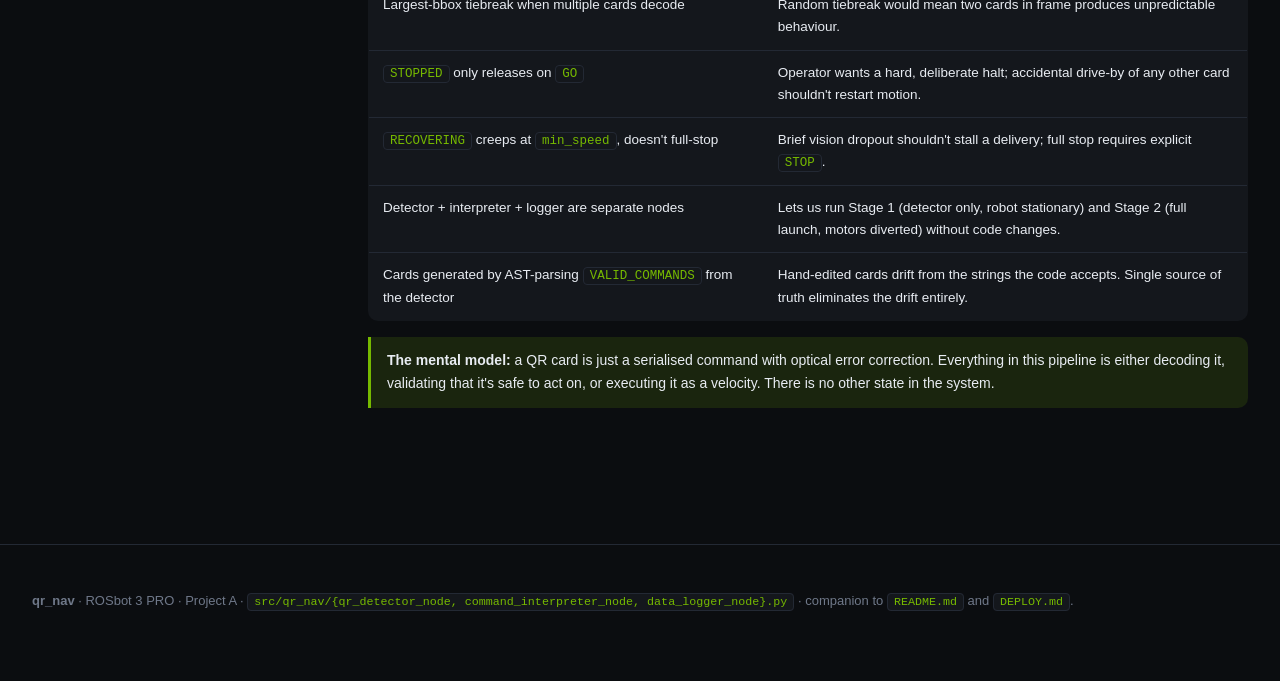
==== commit 66d89f59: "doublecheck: README" ====
--- a/src/docs/qr_nav_explained.html
+++ b/src/docs/qr_nav_explained.html
@@ -1171,7 +1171,7 @@
         <tr><td><code>TURN_LEFT</code></td><td><code>(0, +turn_speed)</code></td><td>4.0 s</td><td>Then auto-resumes <code>DRIVING</code>.</td></tr>
         <tr><td><code>TURN_RIGHT</code></td><td><code>(0, –turn_speed)</code></td><td>4.0 s</td><td>Then auto-resumes <code>DRIVING</code></td></tr>
         <tr><td><code>U_TURN</code></td><td><code>(0, +turn_speed)</code></td><td>8.0 s</td><td>Same direction as TURN_LEFT, twice as long.</td></tr>
-        <tr><td><code>SPEED_UP</code></td><td><code>(cruise+0.05, 0)</code></td><td>continuous</td><td>Capped at <code>max_speed=0.4</code>.</td></tr>
+        <tr><td><code>SPEED_UP</code></td><td><code>(cruise+0.05, 0)</code></td><td>continuous</td><td>Capped at <code>max_speed=0.2</code>.</td></tr>
         <tr><td><code>SPEED_DOWN</code></td><td><code>(cruise–0.05, 0)</code></td><td>continuous</td><td>Floored at <code>min_speed=0.05</code>.</td></tr>
       </tbody>
     </table>
@@ -1253,12 +1253,12 @@
 
 <span class="tk-key">command_interpreter</span>:
   <span class="tk-key">ros__parameters</span>:
-    <span class="tk-key">cruise_speed</span>:       <span class="tk-n">0.08</span>   <span class="tk-c"># m/s   (demo: 0.20)</span>
-    <span class="tk-key">turn_speed</span>:         <span class="tk-n">0.4</span>    <span class="tk-c"># rad/s (demo: 0.80)</span>
+    <span class="tk-key">cruise_speed</span>:       <span class="tk-n">0.1</span>   <span class="tk-c"># m/s </span>
+    <span class="tk-key">turn_speed</span>:         <span class="tk-n">0.4</span>    <span class="tk-c"># rad/s</span>
     <span class="tk-key">turn_90_duration</span>:   <span class="tk-n">4.0</span>    <span class="tk-c"># s     (= π/2 / turn_speed, rounded up)</span>
     <span class="tk-key">turn_180_duration</span>:  <span class="tk-n">8.0</span>    <span class="tk-c"># s     (= 2 × turn_90_duration)</span>
     <span class="tk-key">control_rate_hz</span>:    <span class="tk-n">20.0</span>
-    <span class="tk-key">recovery_timeout</span>:   <span class="tk-n">3.0</span>    <span class="tk-c"># enter RECOVERING after no command (demo: 5.0)</span>
+    <span class="tk-key">recovery_timeout</span>:   <span class="tk-n">3.0</span>    <span class="tk-c"># enter RECOVERING after no command</span>
 
 <span class="tk-key">qr_logger</span>:
   <span class="tk-key">ros__parameters</span>:
@@ -1353,7 +1353,7 @@
         <p>
           Elapsed ≥ 4.0 s. Transition to <code>DRIVING</code>, publish
           <code>"DRIVING"</code> on <code>/nav_state</code>, immediately emit
-          <code>TwistStamped(0.08, 0)</code>. Wheels resume forward.
+          <code>TwistStamped(0.1, 0)</code>. Wheels resume forward.
         </p>
       </div>
       <div class="timeline-step">
